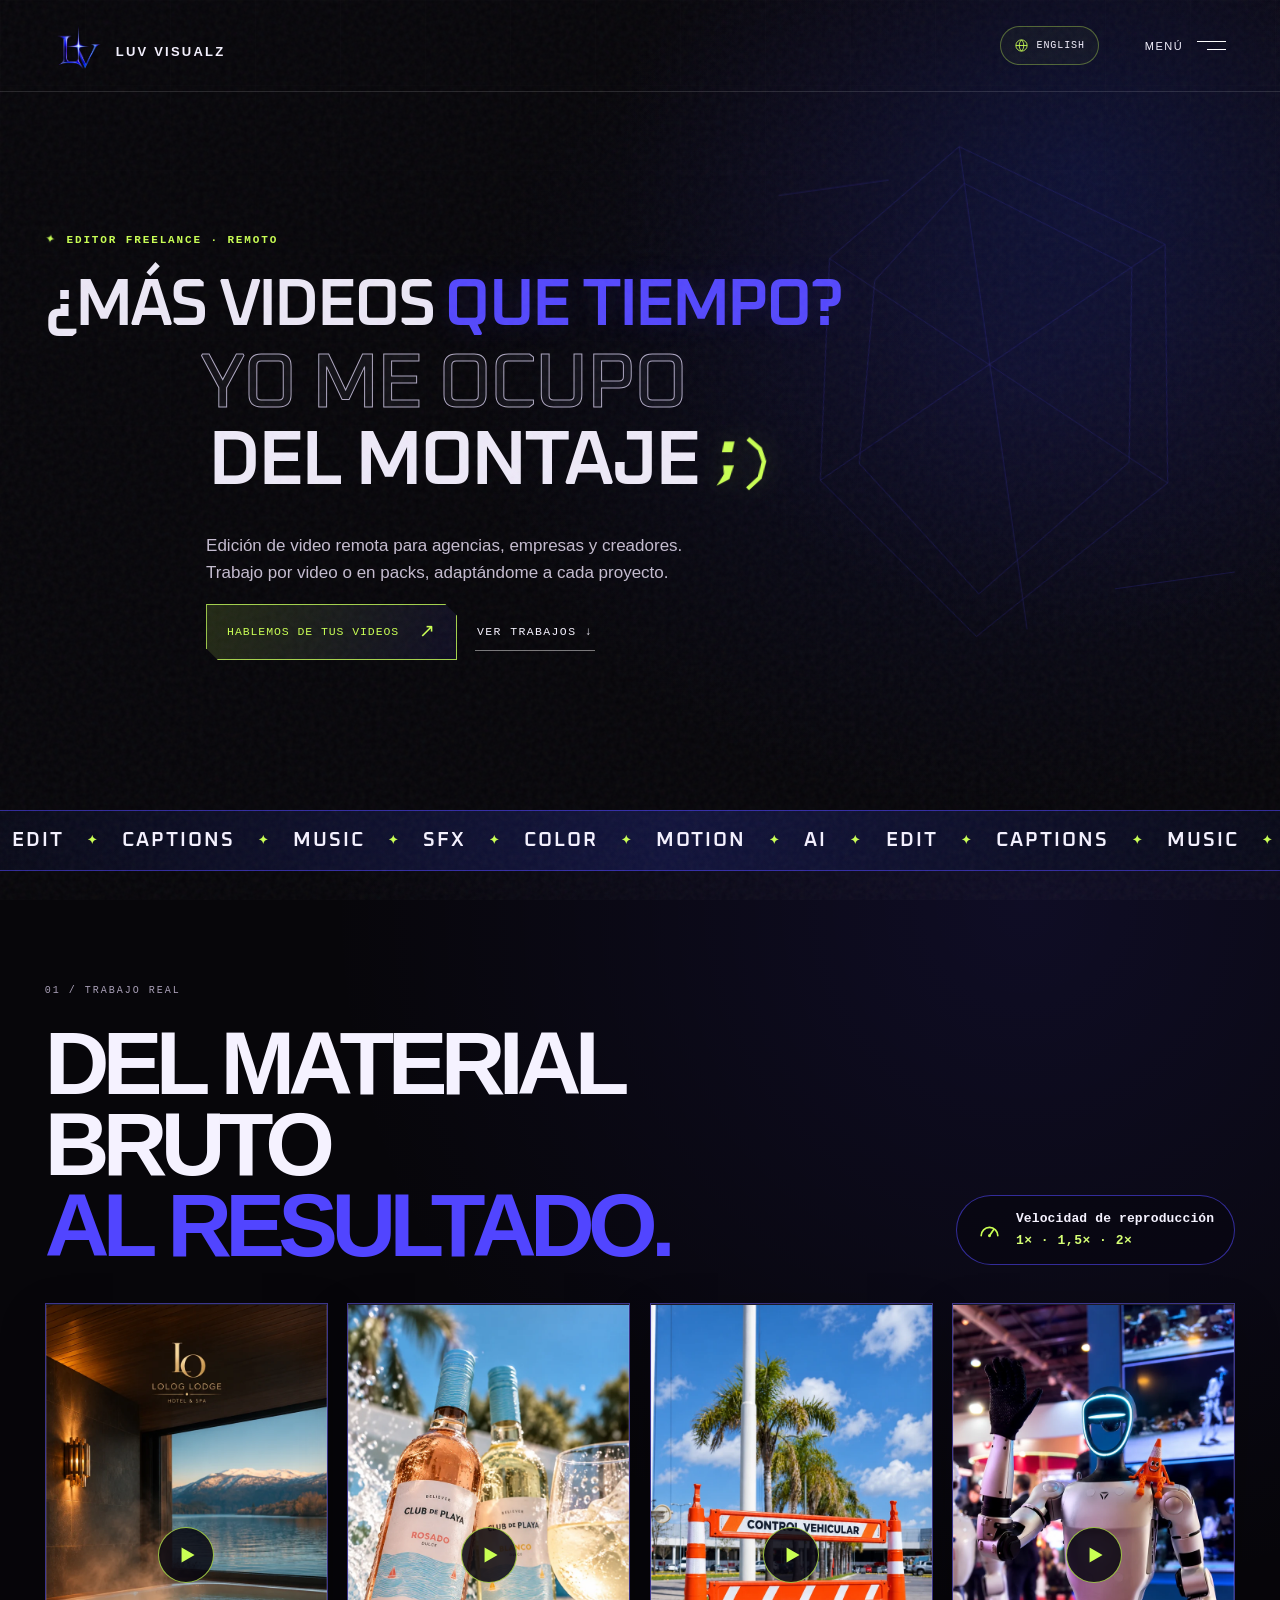
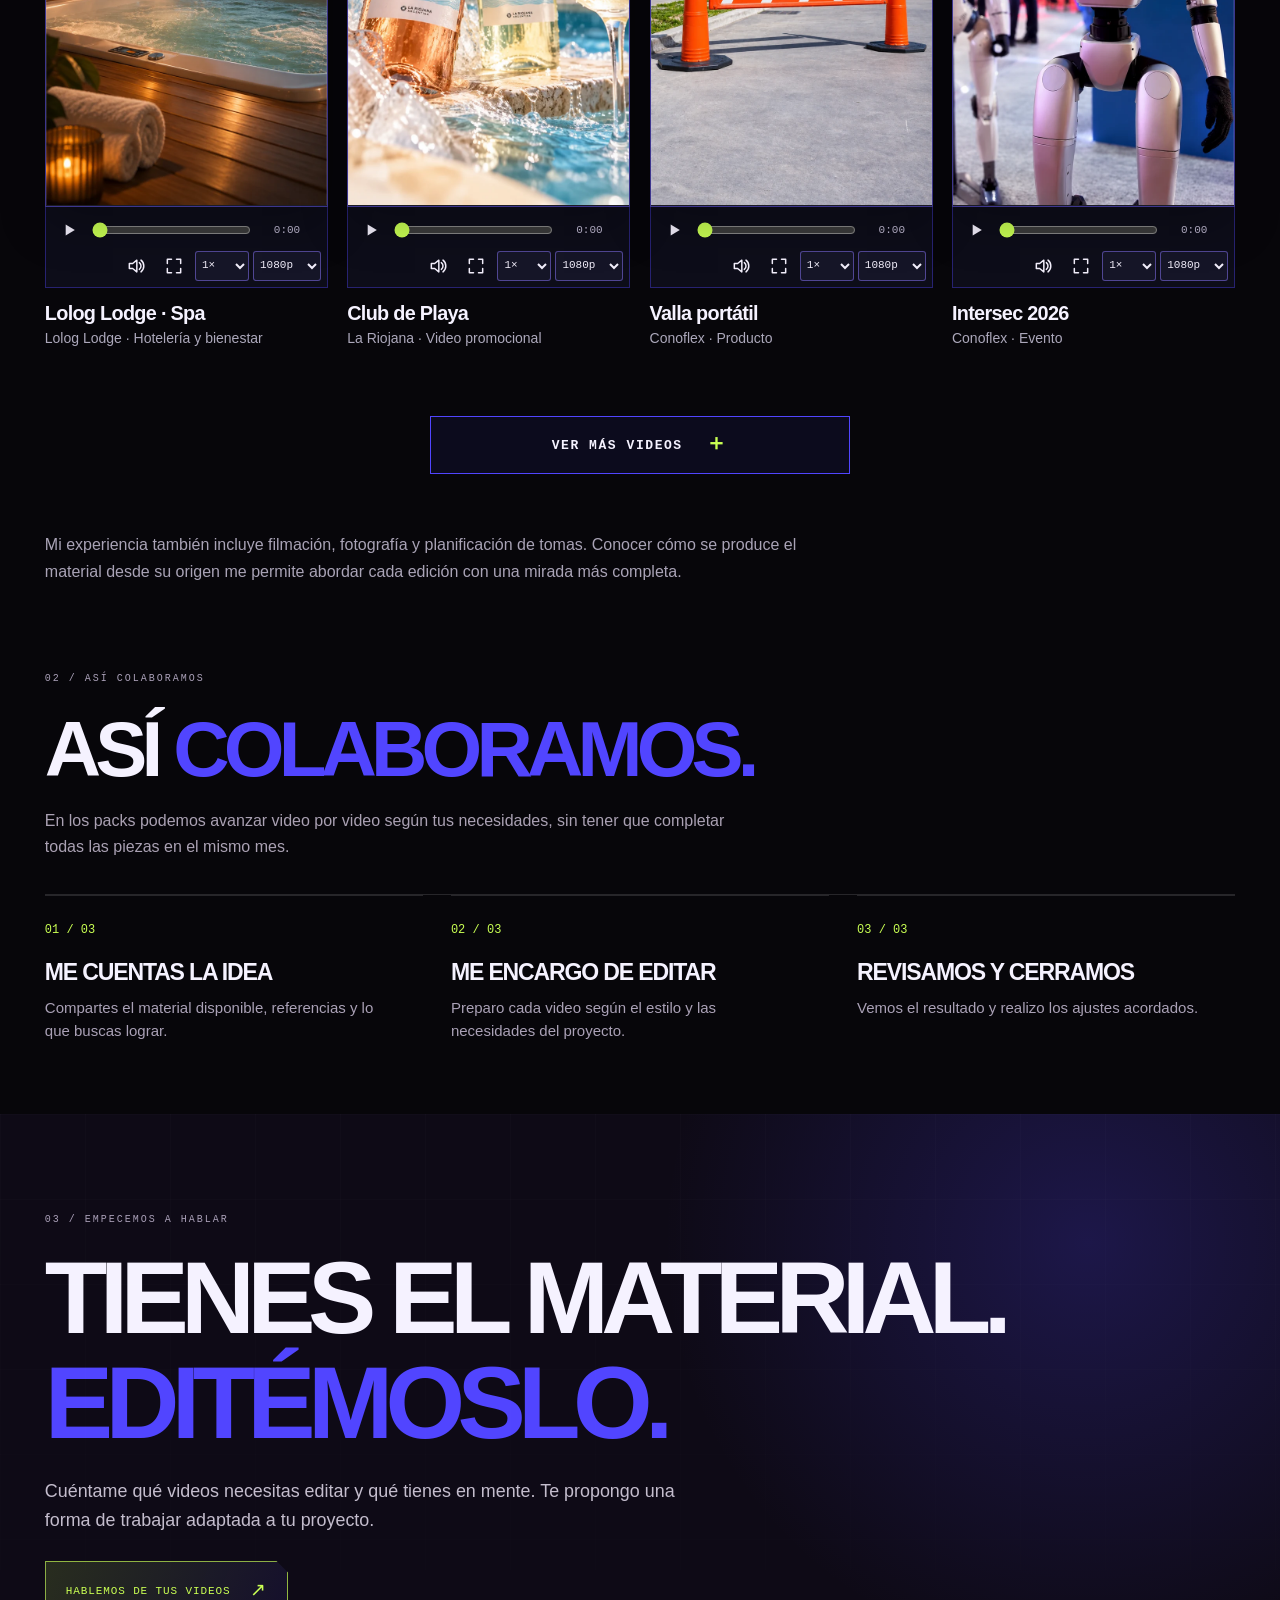
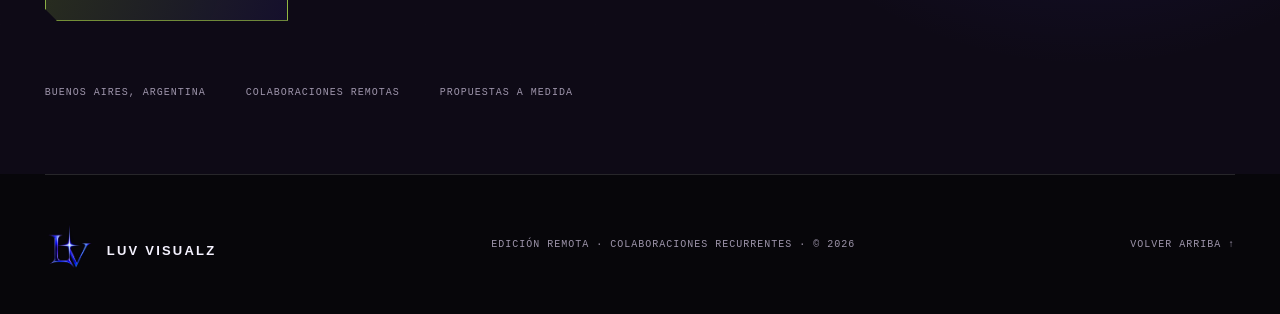
==== index.html @ 02042e1b "Add localized social previews and sharing metadata" ====
<!DOCTYPE html>
<html lang="es"><head><meta charset="utf-8"><meta name="viewport" content="width=device-width, initial-scale=1"><meta name="theme-color" content="#07060a"><meta name="color-scheme" content="dark"><meta name="description" content="Edición de video freelance y remota para agencias, empresas y creadores. Proyectos individuales o packs flexibles de videos, adaptados a cada cliente."><meta property="og:type" content="website"><meta property="og:site_name" content="Luv Visualz Edición"><meta property="og:title" content="Luv Visualz | Edición de video remota"><meta property="og:description" content="Edición de video para marcas, agencias y creadores. Proyectos individuales y packs flexibles."><meta property="og:url" content="https://luvvisualz.github.io/luvvisualz.edit/"><meta property="og:image" content="https://luvvisualz.github.io/luvvisualz.edit/assets/social/luvvisualz-edicion-og-es-20261118.jpg"><meta property="og:image:secure_url" content="https://luvvisualz.github.io/luvvisualz.edit/assets/social/luvvisualz-edicion-og-es-20261118.jpg"><meta property="og:image:type" content="image/jpeg"><meta property="og:image:width" content="1200"><meta property="og:image:height" content="630"><meta property="og:image:alt" content="Luv Visualz Edición de video remota: portadas de proyectos sobre fondo oscuro ultravioleta."><meta property="og:locale" content="es_ES"><meta name="twitter:card" content="summary_large_image"><meta name="twitter:title" content="Luv Visualz | Edición de video remota"><meta name="twitter:description" content="Edición de video para marcas, agencias y creadores. Proyectos individuales y packs flexibles."><meta name="twitter:image" content="https://luvvisualz.github.io/luvvisualz.edit/assets/social/luvvisualz-edicion-og-es-20261118.jpg"><link rel="canonical" href="https://luvvisualz.github.io/luvvisualz.edit/"><meta name="robots" content="index,follow"><title>Edición de video freelance remota | Luv Visualz</title><link rel="stylesheet" href="./assets/style-v7.css"><link rel="stylesheet" href="./assets/logo-overrides.css"><link rel="stylesheet" href="./assets/player-controls.css"><style id="lvz-critical-hero">.hero-wink{display:inline-block;width:.83em;height:.8em;max-width:1em;max-height:1em;vertical-align:middle}.ticker-track{display:flex;flex-flow:row nowrap;white-space:nowrap}.ticker-track>.ticker-group{display:flex;flex:0 0 auto;white-space:nowrap;align-items:center}</style><script defer src="./assets/app.js"></script><link rel="preconnect" href="https://luvvisualz.github.io"><link rel="icon" href="./assets/monograma-lv-neon.png" type="image/png"><script type="application/ld+json">{"@context":"https://schema.org","@type":"ProfessionalService","name":"Luv Visualz","description":"Remote video editing and post-production","areaServed":"Worldwide","address":{"@type":"PostalAddress","addressLocality":"Buenos Aires","addressCountry":"AR"}}</script></head>
<body><a href="#contenido" class="skip">Saltar al contenido</a><div class="noise" aria-hidden="true"></div>
<header class="site-header"><a href="#inicio" class="brand" aria-label="Luv Visualz — Inicio"><span class="brand-mark"><img src="./assets/monograma-lv-neon.png" alt="" onerror="this.style.display='none';this.nextElementSibling.style.display='inline-grid'"><span class="brand-letter" aria-hidden="true" style="display:none">LVZ</span></span><span class="brand-name">LUV VISUALZ</span></a><div class="header-side"><a href="en/index.html" hreflang="en" class="lang" aria-label="View in English"><svg viewBox="0 0 24 24" aria-hidden="true"><circle cx="12" cy="12" r="9"/><path d="M3 12h18M12 3c2.5 2.5 3.6 5.5 3.6 9S14.5 18.5 12 21c-2.5-2.5-3.6-5.5-3.6-9S9.5 5.5 12 3Z"/></svg>English</a><button type="button" data-menu-button aria-label="Abrir menú" aria-expanded="false" aria-controls="mobile-menu" class="menu-toggle"><span class="label">Menú</span><span class="hamburger" aria-hidden="true"><i></i><i></i></span></button></div></header>
<div class="menu-scrim" data-menu-scrim></div><aside class="menu-panel" id="mobile-menu" data-menu aria-hidden="true"><div class="menu-top">Navegación / 2026</div><nav class="menu-nav" aria-label="Menú"><a href="#trabajos"><small>01</small>Trabajos<b aria-hidden="true">↗</b></a><a href="#proceso"><small>02</small>Proceso<b aria-hidden="true">↗</b></a><a href="#contacto"><small>03</small>Contacto<b aria-hidden="true">↗</b></a></nav><div class="menu-foot"><span>Edición de video · Remota</span><a href="https://wa.me/5491138848176?text=Hola%2C%20vi%20la%20web%20de%20Luv%20Visualz%20y%20quer%C3%ADa%20consultar%20por%20edici%C3%B3n%20de%20videos." target="_blank" rel="noopener noreferrer">WhatsApp ↗</a></div></aside>
<main id="contenido">
<section class="hero hero-v3" id="inicio"><div class="hero-grid" aria-hidden="true"></div><div class="hero-glow" aria-hidden="true"></div><div class="hero-geometry" aria-hidden="true"><svg viewBox="0 0 460 560" fill="none"><path d="M220 15L425 150L392 405L165 540L22 350L65 115Z"/><path d="M220 55L386 170L354 377L174 495L66 338L110 145Z"/><path d="M220 15V540M22 350L425 150M65 115L392 405"/><path d="M20 40H140M320 510H450"/></svg></div><div class="wrap"><p class="hero-kicker"><span class="hero-kicker-mark" aria-hidden="true">✦</span><span class="hero-kicker-service">EDITOR FREELANCE · REMOTO</span></p><h1 class="hero-heading"><span class="hero-question-row"><span class="hero-line hero-line--lead">¿MÁS VIDEOS</span><span class="hero-line hero-line--question">QUE TIEMPO?</span></span><span class="hero-line hero-line--bridge">YO ME OCUPO</span><span class="hero-line hero-line--answer">DEL MONTAJE<svg class="hero-wink" viewBox="0 0 130 126" width="68" height="66" aria-hidden="true" focusable="false" xmlns="http://www.w3.org/2000/svg"><path d="M25 17H46L43 39H22Z" fill="currentColor"/><path d="M27 66H49L42 94L17 108L30 84Z" fill="currentColor"/><path d="M73 11L99 32L110 58L104 91L81 114" fill="none" stroke="currentColor" stroke-width="9" stroke-linejoin="miter"/></svg><span class="sr-only"> ;)</span></span></h1><div class="hero-bottom"><div class="hero-offer"><p>Edición de video remota para agencias, empresas y creadores.<br class="hero-copy-break"> Trabajo por video o en packs, adaptándome a cada proyecto.</p><div class="hero-actions"><a class="button" href="https://wa.me/5491138848176?text=Hola%2C%20vi%20la%20web%20de%20Luv%20Visualz%20y%20quer%C3%ADa%20consultar%20por%20edici%C3%B3n%20de%20videos." target="_blank" rel="noopener noreferrer">Hablemos de tus videos<b aria-hidden="true">↗</b></a><a class="text-link" href="#trabajos">Ver trabajos ↓</a></div></div></div></div></section>
<div class="ticker-frame" aria-hidden="true"><div class="ticker"><div class="ticker-track"><div class="ticker-group"><span>EDIT</span><i aria-hidden="true">✦</i><span>CAPTIONS</span><i aria-hidden="true">✦</i><span>MUSIC</span><i aria-hidden="true">✦</i><span>SFX</span><i aria-hidden="true">✦</i><span>COLOR</span><i aria-hidden="true">✦</i><span>MOTION</span><i aria-hidden="true">✦</i><span>AI</span><i aria-hidden="true">✦</i></div><div class="ticker-group"><span>EDIT</span><i aria-hidden="true">✦</i><span>CAPTIONS</span><i aria-hidden="true">✦</i><span>MUSIC</span><i aria-hidden="true">✦</i><span>SFX</span><i aria-hidden="true">✦</i><span>COLOR</span><i aria-hidden="true">✦</i><span>MOTION</span><i aria-hidden="true">✦</i><span>AI</span><i aria-hidden="true">✦</i></div><div class="ticker-group"><span>EDIT</span><i aria-hidden="true">✦</i><span>CAPTIONS</span><i aria-hidden="true">✦</i><span>MUSIC</span><i aria-hidden="true">✦</i><span>SFX</span><i aria-hidden="true">✦</i><span>COLOR</span><i aria-hidden="true">✦</i><span>MOTION</span><i aria-hidden="true">✦</i><span>AI</span><i aria-hidden="true">✦</i></div><div class="ticker-group"><span>EDIT</span><i aria-hidden="true">✦</i><span>CAPTIONS</span><i aria-hidden="true">✦</i><span>MUSIC</span><i aria-hidden="true">✦</i><span>SFX</span><i aria-hidden="true">✦</i><span>COLOR</span><i aria-hidden="true">✦</i><span>MOTION</span><i aria-hidden="true">✦</i><span>AI</span><i aria-hidden="true">✦</i></div><div class="ticker-group"><span>EDIT</span><i aria-hidden="true">✦</i><span>CAPTIONS</span><i aria-hidden="true">✦</i><span>MUSIC</span><i aria-hidden="true">✦</i><span>SFX</span><i aria-hidden="true">✦</i><span>COLOR</span><i aria-hidden="true">✦</i><span>MOTION</span><i aria-hidden="true">✦</i><span>AI</span><i aria-hidden="true">✦</i></div><div class="ticker-group"><span>EDIT</span><i aria-hidden="true">✦</i><span>CAPTIONS</span><i aria-hidden="true">✦</i><span>MUSIC</span><i aria-hidden="true">✦</i><span>SFX</span><i aria-hidden="true">✦</i><span>COLOR</span><i aria-hidden="true">✦</i><span>MOTION</span><i aria-hidden="true">✦</i><span>AI</span><i aria-hidden="true">✦</i></div><div class="ticker-group"><span>EDIT</span><i aria-hidden="true">✦</i><span>CAPTIONS</span><i aria-hidden="true">✦</i><span>MUSIC</span><i aria-hidden="true">✦</i><span>SFX</span><i aria-hidden="true">✦</i><span>COLOR</span><i aria-hidden="true">✦</i><span>MOTION</span><i aria-hidden="true">✦</i><span>AI</span><i aria-hidden="true">✦</i></div><div class="ticker-group"><span>EDIT</span><i aria-hidden="true">✦</i><span>CAPTIONS</span><i aria-hidden="true">✦</i><span>MUSIC</span><i aria-hidden="true">✦</i><span>SFX</span><i aria-hidden="true">✦</i><span>COLOR</span><i aria-hidden="true">✦</i><span>MOTION</span><i aria-hidden="true">✦</i><span>AI</span><i aria-hidden="true">✦</i></div><div class="ticker-group"><span>EDIT</span><i aria-hidden="true">✦</i><span>CAPTIONS</span><i aria-hidden="true">✦</i><span>MUSIC</span><i aria-hidden="true">✦</i><span>SFX</span><i aria-hidden="true">✦</i><span>COLOR</span><i aria-hidden="true">✦</i><span>MOTION</span><i aria-hidden="true">✦</i><span>AI</span><i aria-hidden="true">✦</i></div><div class="ticker-group"><span>EDIT</span><i aria-hidden="true">✦</i><span>CAPTIONS</span><i aria-hidden="true">✦</i><span>MUSIC</span><i aria-hidden="true">✦</i><span>SFX</span><i aria-hidden="true">✦</i><span>COLOR</span><i aria-hidden="true">✦</i><span>MOTION</span><i aria-hidden="true">✦</i><span>AI</span><i aria-hidden="true">✦</i></div><div class="ticker-group"><span>EDIT</span><i aria-hidden="true">✦</i><span>CAPTIONS</span><i aria-hidden="true">✦</i><span>MUSIC</span><i aria-hidden="true">✦</i><span>SFX</span><i aria-hidden="true">✦</i><span>COLOR</span><i aria-hidden="true">✦</i><span>MOTION</span><i aria-hidden="true">✦</i><span>AI</span><i aria-hidden="true">✦</i></div><div class="ticker-group"><span>EDIT</span><i aria-hidden="true">✦</i><span>CAPTIONS</span><i aria-hidden="true">✦</i><span>MUSIC</span><i aria-hidden="true">✦</i><span>SFX</span><i aria-hidden="true">✦</i><span>COLOR</span><i aria-hidden="true">✦</i><span>MOTION</span><i aria-hidden="true">✦</i><span>AI</span><i aria-hidden="true">✦</i></div><div class="ticker-group"><span>EDIT</span><i aria-hidden="true">✦</i><span>CAPTIONS</span><i aria-hidden="true">✦</i><span>MUSIC</span><i aria-hidden="true">✦</i><span>SFX</span><i aria-hidden="true">✦</i><span>COLOR</span><i aria-hidden="true">✦</i><span>MOTION</span><i aria-hidden="true">✦</i><span>AI</span><i aria-hidden="true">✦</i></div><div class="ticker-group"><span>EDIT</span><i aria-hidden="true">✦</i><span>CAPTIONS</span><i aria-hidden="true">✦</i><span>MUSIC</span><i aria-hidden="true">✦</i><span>SFX</span><i aria-hidden="true">✦</i><span>COLOR</span><i aria-hidden="true">✦</i><span>MOTION</span><i aria-hidden="true">✦</i><span>AI</span><i aria-hidden="true">✦</i></div><div class="ticker-group"><span>EDIT</span><i aria-hidden="true">✦</i><span>CAPTIONS</span><i aria-hidden="true">✦</i><span>MUSIC</span><i aria-hidden="true">✦</i><span>SFX</span><i aria-hidden="true">✦</i><span>COLOR</span><i aria-hidden="true">✦</i><span>MOTION</span><i aria-hidden="true">✦</i><span>AI</span><i aria-hidden="true">✦</i></div><div class="ticker-group"><span>EDIT</span><i aria-hidden="true">✦</i><span>CAPTIONS</span><i aria-hidden="true">✦</i><span>MUSIC</span><i aria-hidden="true">✦</i><span>SFX</span><i aria-hidden="true">✦</i><span>COLOR</span><i aria-hidden="true">✦</i><span>MOTION</span><i aria-hidden="true">✦</i><span>AI</span><i aria-hidden="true">✦</i></div><div class="ticker-group"><span>EDIT</span><i aria-hidden="true">✦</i><span>CAPTIONS</span><i aria-hidden="true">✦</i><span>MUSIC</span><i aria-hidden="true">✦</i><span>SFX</span><i aria-hidden="true">✦</i><span>COLOR</span><i aria-hidden="true">✦</i><span>MOTION</span><i aria-hidden="true">✦</i><span>AI</span><i aria-hidden="true">✦</i></div><div class="ticker-group"><span>EDIT</span><i aria-hidden="true">✦</i><span>CAPTIONS</span><i aria-hidden="true">✦</i><span>MUSIC</span><i aria-hidden="true">✦</i><span>SFX</span><i aria-hidden="true">✦</i><span>COLOR</span><i aria-hidden="true">✦</i><span>MOTION</span><i aria-hidden="true">✦</i><span>AI</span><i aria-hidden="true">✦</i></div><div class="ticker-group"><span>EDIT</span><i aria-hidden="true">✦</i><span>CAPTIONS</span><i aria-hidden="true">✦</i><span>MUSIC</span><i aria-hidden="true">✦</i><span>SFX</span><i aria-hidden="true">✦</i><span>COLOR</span><i aria-hidden="true">✦</i><span>MOTION</span><i aria-hidden="true">✦</i><span>AI</span><i aria-hidden="true">✦</i></div><div class="ticker-group"><span>EDIT</span><i aria-hidden="true">✦</i><span>CAPTIONS</span><i aria-hidden="true">✦</i><span>MUSIC</span><i aria-hidden="true">✦</i><span>SFX</span><i aria-hidden="true">✦</i><span>COLOR</span><i aria-hidden="true">✦</i><span>MOTION</span><i aria-hidden="true">✦</i><span>AI</span><i aria-hidden="true">✦</i></div></div></div></div>
<section class="section work" id="trabajos"><div class="wrap"><div class="section-heading reveal"><div><p class="kicker">01 / Trabajo real</p><h2>DEL MATERIAL BRUTO<br><span>AL RESULTADO.</span></h2></div><div class="work-speed-indicator"><svg viewBox="0 0 24 24" aria-hidden="true" focusable="false"><path d="M4 17a8 8 0 0 1 16 0M12 17l4-6" fill="none" stroke="currentColor" stroke-width="1.6" stroke-linecap="round" stroke-linejoin="round"/><circle cx="12" cy="17" r="1.4" fill="currentColor"/></svg><div><span>Velocidad de reproducción</span><small>1× · 1,5× · 2×</small></div></div></div><div class="work-grid"><article class="work-card reveal"><div class="video-player has-quality" data-player><div class="work-frame"><video playsinline preload="none" poster="./assets/media/covers/lolog-spa-definitiva-20261113.webp" src="./assets/media/lolog-lodge/spa.mp4" aria-label="Reproducir video: Lolog Lodge · Spa"></video><button type="button" data-cover-play aria-label="Reproducir video: Lolog Lodge · Spa" title="Reproducir video: Lolog Lodge · Spa"><svg viewBox="0 0 24 24" aria-hidden="true" focusable="false"><path d="M7 5 19 12 7 19Z" fill="currentColor"/></svg></button></div><div class="video-controls"><button type="button" data-play aria-label="Reproducir video: Lolog Lodge · Spa" aria-pressed="false"><svg viewBox="0 0 24 24" aria-hidden="true" focusable="false" data-play-icon="play"><path d="M8 5.5 19 12 8 18.5Z" fill="currentColor"/></svg><svg viewBox="0 0 24 24" aria-hidden="true" focusable="false" data-play-icon="pause"><path d="M7 5h3v14H7zm7 0h3v14h-3z" fill="currentColor"/></svg></button><input type="range" data-seek min="0" max="1000" value="0" aria-label="Progreso del video"><output data-time>0:00</output><span class="volume-control"><button type="button" data-mute data-volume-state="high" aria-label="Silenciar video"><svg viewBox="0 0 24 24" aria-hidden="true" focusable="false" data-sound-icon="high"><path d="M4 9v6h4l5 4V5L8 9H4Z" fill="none" stroke="currentColor" stroke-width="1.8" stroke-linejoin="round"/><path d="M16 8a5 5 0 0 1 0 8m2-11a9 9 0 0 1 0 14" fill="none" stroke="currentColor" stroke-width="1.8" stroke-linecap="round"/></svg><svg viewBox="0 0 24 24" aria-hidden="true" focusable="false" data-sound-icon="low"><path d="M4 9v6h4l5 4V5L8 9H4Z" fill="none" stroke="currentColor" stroke-width="1.8" stroke-linejoin="round"/><path d="M16 8a5 5 0 0 1 0 8" fill="none" stroke="currentColor" stroke-width="1.8" stroke-linecap="round"/></svg><svg viewBox="0 0 24 24" aria-hidden="true" focusable="false" data-sound-icon="muted"><path d="M4 9v6h4l5 4V5L8 9H4Z" fill="none" stroke="currentColor" stroke-width="1.8" stroke-linejoin="round"/><path d="m16 9 5 6m0-6-5 6" fill="none" stroke="currentColor" stroke-width="1.8" stroke-linecap="round"/></svg></button><input type="range" data-volume min="0" max="100" value="100" aria-label="Volumen"></span><button type="button" data-fullscreen aria-label="Pantalla completa"><svg viewBox="0 0 24 24" aria-hidden="true" focusable="false"><path d="M4 9V4h5m6 0h5v5M4 15v5h5m6 0h5v-5" fill="none" stroke="currentColor" stroke-width="1.8" stroke-linecap="round" stroke-linejoin="round"/></svg></button><select data-speed aria-label="Velocidad de reproducción"><option value="1" selected>1×</option><option value="1.5">1,5×</option><option value="2">2×</option></select><select data-quality aria-label="Calidad del video"><option value="720" data-src="./assets/media/lolog-lodge/spa-720.mp4">720p</option><option value="1080" data-src="./assets/media/lolog-lodge/spa.mp4" selected>1080p</option></select></div></div><h3>Lolog Lodge · Spa</h3><p>Lolog Lodge · Hotelería y bienestar</p></article><article class="work-card reveal"><div class="video-player has-quality" data-player><div class="work-frame"><video playsinline preload="none" poster="./assets/media/covers/club-de-playa-la-riojana-definitiva.webp" src="./assets/media/la-riojana/club-de-playa-la-riojana.mp4" aria-label="Reproducir video: Club de Playa"></video><button type="button" data-cover-play aria-label="Reproducir video: Club de Playa" title="Reproducir video: Club de Playa"><svg viewBox="0 0 24 24" aria-hidden="true" focusable="false"><path d="M7 5 19 12 7 19Z" fill="currentColor"/></svg></button></div><div class="video-controls"><button type="button" data-play aria-label="Reproducir video: Club de Playa" aria-pressed="false"><svg viewBox="0 0 24 24" aria-hidden="true" focusable="false" data-play-icon="play"><path d="M8 5.5 19 12 8 18.5Z" fill="currentColor"/></svg><svg viewBox="0 0 24 24" aria-hidden="true" focusable="false" data-play-icon="pause"><path d="M7 5h3v14H7zm7 0h3v14h-3z" fill="currentColor"/></svg></button><input type="range" data-seek min="0" max="1000" value="0" aria-label="Progreso del video"><output data-time>0:00</output><span class="volume-control"><button type="button" data-mute data-volume-state="high" aria-label="Silenciar video"><svg viewBox="0 0 24 24" aria-hidden="true" focusable="false" data-sound-icon="high"><path d="M4 9v6h4l5 4V5L8 9H4Z" fill="none" stroke="currentColor" stroke-width="1.8" stroke-linejoin="round"/><path d="M16 8a5 5 0 0 1 0 8m2-11a9 9 0 0 1 0 14" fill="none" stroke="currentColor" stroke-width="1.8" stroke-linecap="round"/></svg><svg viewBox="0 0 24 24" aria-hidden="true" focusable="false" data-sound-icon="low"><path d="M4 9v6h4l5 4V5L8 9H4Z" fill="none" stroke="currentColor" stroke-width="1.8" stroke-linejoin="round"/><path d="M16 8a5 5 0 0 1 0 8" fill="none" stroke="currentColor" stroke-width="1.8" stroke-linecap="round"/></svg><svg viewBox="0 0 24 24" aria-hidden="true" focusable="false" data-sound-icon="muted"><path d="M4 9v6h4l5 4V5L8 9H4Z" fill="none" stroke="currentColor" stroke-width="1.8" stroke-linejoin="round"/><path d="m16 9 5 6m0-6-5 6" fill="none" stroke="currentColor" stroke-width="1.8" stroke-linecap="round"/></svg></button><input type="range" data-volume min="0" max="100" value="100" aria-label="Volumen"></span><button type="button" data-fullscreen aria-label="Pantalla completa"><svg viewBox="0 0 24 24" aria-hidden="true" focusable="false"><path d="M4 9V4h5m6 0h5v5M4 15v5h5m6 0h5v-5" fill="none" stroke="currentColor" stroke-width="1.8" stroke-linecap="round" stroke-linejoin="round"/></svg></button><select data-speed aria-label="Velocidad de reproducción"><option value="1" selected>1×</option><option value="1.5">1,5×</option><option value="2">2×</option></select><select data-quality aria-label="Calidad del video"><option value="720" data-src="./assets/media/la-riojana/club-de-playa-la-riojana-720.mp4">720p</option><option value="1080" data-src="./assets/media/la-riojana/club-de-playa-la-riojana.mp4" selected>1080p</option></select></div></div><h3>Club de Playa</h3><p>La Riojana · Video promocional</p></article><article class="work-card reveal"><div class="video-player has-quality" data-player><div class="work-frame"><video playsinline preload="none" poster="./assets/media/covers/valla-portatil-final.webp" src="./assets/media/valla-portatil/valla-1080.mp4" aria-label="Reproducir video: Valla portátil"></video><button type="button" data-cover-play aria-label="Reproducir video: Valla portátil" title="Reproducir video: Valla portátil"><svg viewBox="0 0 24 24" aria-hidden="true" focusable="false"><path d="M7 5 19 12 7 19Z" fill="currentColor"/></svg></button></div><div class="video-controls"><button type="button" data-play aria-label="Reproducir video: Valla portátil" aria-pressed="false"><svg viewBox="0 0 24 24" aria-hidden="true" focusable="false" data-play-icon="play"><path d="M8 5.5 19 12 8 18.5Z" fill="currentColor"/></svg><svg viewBox="0 0 24 24" aria-hidden="true" focusable="false" data-play-icon="pause"><path d="M7 5h3v14H7zm7 0h3v14h-3z" fill="currentColor"/></svg></button><input type="range" data-seek min="0" max="1000" value="0" aria-label="Progreso del video"><output data-time>0:00</output><span class="volume-control"><button type="button" data-mute data-volume-state="high" aria-label="Silenciar video"><svg viewBox="0 0 24 24" aria-hidden="true" focusable="false" data-sound-icon="high"><path d="M4 9v6h4l5 4V5L8 9H4Z" fill="none" stroke="currentColor" stroke-width="1.8" stroke-linejoin="round"/><path d="M16 8a5 5 0 0 1 0 8m2-11a9 9 0 0 1 0 14" fill="none" stroke="currentColor" stroke-width="1.8" stroke-linecap="round"/></svg><svg viewBox="0 0 24 24" aria-hidden="true" focusable="false" data-sound-icon="low"><path d="M4 9v6h4l5 4V5L8 9H4Z" fill="none" stroke="currentColor" stroke-width="1.8" stroke-linejoin="round"/><path d="M16 8a5 5 0 0 1 0 8" fill="none" stroke="currentColor" stroke-width="1.8" stroke-linecap="round"/></svg><svg viewBox="0 0 24 24" aria-hidden="true" focusable="false" data-sound-icon="muted"><path d="M4 9v6h4l5 4V5L8 9H4Z" fill="none" stroke="currentColor" stroke-width="1.8" stroke-linejoin="round"/><path d="m16 9 5 6m0-6-5 6" fill="none" stroke="currentColor" stroke-width="1.8" stroke-linecap="round"/></svg></button><input type="range" data-volume min="0" max="100" value="100" aria-label="Volumen"></span><button type="button" data-fullscreen aria-label="Pantalla completa"><svg viewBox="0 0 24 24" aria-hidden="true" focusable="false"><path d="M4 9V4h5m6 0h5v5M4 15v5h5m6 0h5v-5" fill="none" stroke="currentColor" stroke-width="1.8" stroke-linecap="round" stroke-linejoin="round"/></svg></button><select data-speed aria-label="Velocidad de reproducción"><option value="1" selected>1×</option><option value="1.5">1,5×</option><option value="2">2×</option></select><select data-quality aria-label="Calidad del video"><option value="720" data-src="./assets/media/valla-portatil/valla-720.mp4">720p</option><option value="1080" data-src="./assets/media/valla-portatil/valla-1080.mp4" selected>1080p</option></select></div></div><h3>Valla portátil</h3><p>Conoflex · Producto</p></article><article class="work-card reveal"><div class="video-player has-quality" data-player><div class="work-frame"><video playsinline preload="none" poster="./assets/media/covers/intersec-final.webp" src="./assets/media/intersec/intersec-1080.mp4" aria-label="Reproducir video: Intersec 2026"></video><button type="button" data-cover-play aria-label="Reproducir video: Intersec 2026" title="Reproducir video: Intersec 2026"><svg viewBox="0 0 24 24" aria-hidden="true" focusable="false"><path d="M7 5 19 12 7 19Z" fill="currentColor"/></svg></button></div><div class="video-controls"><button type="button" data-play aria-label="Reproducir video: Intersec 2026" aria-pressed="false"><svg viewBox="0 0 24 24" aria-hidden="true" focusable="false" data-play-icon="play"><path d="M8 5.5 19 12 8 18.5Z" fill="currentColor"/></svg><svg viewBox="0 0 24 24" aria-hidden="true" focusable="false" data-play-icon="pause"><path d="M7 5h3v14H7zm7 0h3v14h-3z" fill="currentColor"/></svg></button><input type="range" data-seek min="0" max="1000" value="0" aria-label="Progreso del video"><output data-time>0:00</output><span class="volume-control"><button type="button" data-mute data-volume-state="high" aria-label="Silenciar video"><svg viewBox="0 0 24 24" aria-hidden="true" focusable="false" data-sound-icon="high"><path d="M4 9v6h4l5 4V5L8 9H4Z" fill="none" stroke="currentColor" stroke-width="1.8" stroke-linejoin="round"/><path d="M16 8a5 5 0 0 1 0 8m2-11a9 9 0 0 1 0 14" fill="none" stroke="currentColor" stroke-width="1.8" stroke-linecap="round"/></svg><svg viewBox="0 0 24 24" aria-hidden="true" focusable="false" data-sound-icon="low"><path d="M4 9v6h4l5 4V5L8 9H4Z" fill="none" stroke="currentColor" stroke-width="1.8" stroke-linejoin="round"/><path d="M16 8a5 5 0 0 1 0 8" fill="none" stroke="currentColor" stroke-width="1.8" stroke-linecap="round"/></svg><svg viewBox="0 0 24 24" aria-hidden="true" focusable="false" data-sound-icon="muted"><path d="M4 9v6h4l5 4V5L8 9H4Z" fill="none" stroke="currentColor" stroke-width="1.8" stroke-linejoin="round"/><path d="m16 9 5 6m0-6-5 6" fill="none" stroke="currentColor" stroke-width="1.8" stroke-linecap="round"/></svg></button><input type="range" data-volume min="0" max="100" value="100" aria-label="Volumen"></span><button type="button" data-fullscreen aria-label="Pantalla completa"><svg viewBox="0 0 24 24" aria-hidden="true" focusable="false"><path d="M4 9V4h5m6 0h5v5M4 15v5h5m6 0h5v-5" fill="none" stroke="currentColor" stroke-width="1.8" stroke-linecap="round" stroke-linejoin="round"/></svg></button><select data-speed aria-label="Velocidad de reproducción"><option value="1" selected>1×</option><option value="1.5">1,5×</option><option value="2">2×</option></select><select data-quality aria-label="Calidad del video"><option value="720" data-src="./assets/media/intersec/intersec-720.mp4">720p</option><option value="1080" data-src="./assets/media/intersec/intersec-1080.mp4" selected>1080p</option></select></div></div><h3>Intersec 2026</h3><p>Conoflex · Evento</p></article></div></div></section>
<section class="more-work wrap" aria-label="Más trabajos"><details><summary>VER MÁS VIDEOS <span aria-hidden="true">＋</span></summary><div class="more-work-panel"><article class="work-card"><div class="video-player has-quality" data-player><div class="work-frame"><video playsinline preload="none" poster="./assets/media/covers/lolog-hotel-definitiva-20261113.webp" src="./assets/media/lolog-lodge/hotel-boutique.mp4" aria-label="Reproducir video: Lolog Lodge · Hotel boutique"></video><button type="button" data-cover-play aria-label="Reproducir video: Lolog Lodge · Hotel boutique" title="Reproducir video: Lolog Lodge · Hotel boutique"><svg viewBox="0 0 24 24" aria-hidden="true" focusable="false"><path d="M7 5 19 12 7 19Z" fill="currentColor"/></svg></button></div><div class="video-controls"><button type="button" data-play aria-label="Reproducir video: Lolog Lodge · Hotel boutique" aria-pressed="false"><svg viewBox="0 0 24 24" aria-hidden="true" focusable="false" data-play-icon="play"><path d="M8 5.5 19 12 8 18.5Z" fill="currentColor"/></svg><svg viewBox="0 0 24 24" aria-hidden="true" focusable="false" data-play-icon="pause"><path d="M7 5h3v14H7zm7 0h3v14h-3z" fill="currentColor"/></svg></button><input type="range" data-seek min="0" max="1000" value="0" aria-label="Progreso del video"><output data-time>0:00</output><span class="volume-control"><button type="button" data-mute data-volume-state="high" aria-label="Silenciar video"><svg viewBox="0 0 24 24" aria-hidden="true" focusable="false" data-sound-icon="high"><path d="M4 9v6h4l5 4V5L8 9H4Z" fill="none" stroke="currentColor" stroke-width="1.8" stroke-linejoin="round"/><path d="M16 8a5 5 0 0 1 0 8m2-11a9 9 0 0 1 0 14" fill="none" stroke="currentColor" stroke-width="1.8" stroke-linecap="round"/></svg><svg viewBox="0 0 24 24" aria-hidden="true" focusable="false" data-sound-icon="low"><path d="M4 9v6h4l5 4V5L8 9H4Z" fill="none" stroke="currentColor" stroke-width="1.8" stroke-linejoin="round"/><path d="M16 8a5 5 0 0 1 0 8" fill="none" stroke="currentColor" stroke-width="1.8" stroke-linecap="round"/></svg><svg viewBox="0 0 24 24" aria-hidden="true" focusable="false" data-sound-icon="muted"><path d="M4 9v6h4l5 4V5L8 9H4Z" fill="none" stroke="currentColor" stroke-width="1.8" stroke-linejoin="round"/><path d="m16 9 5 6m0-6-5 6" fill="none" stroke="currentColor" stroke-width="1.8" stroke-linecap="round"/></svg></button><input type="range" data-volume min="0" max="100" value="100" aria-label="Volumen"></span><button type="button" data-fullscreen aria-label="Pantalla completa"><svg viewBox="0 0 24 24" aria-hidden="true" focusable="false"><path d="M4 9V4h5m6 0h5v5M4 15v5h5m6 0h5v-5" fill="none" stroke="currentColor" stroke-width="1.8" stroke-linecap="round" stroke-linejoin="round"/></svg></button><select data-speed aria-label="Velocidad de reproducción"><option value="1" selected>1×</option><option value="1.5">1,5×</option><option value="2">2×</option></select><select data-quality aria-label="Calidad del video"><option value="720" data-src="./assets/media/lolog-lodge/hotel-boutique-720.mp4">720p</option><option value="1080" data-src="./assets/media/lolog-lodge/hotel-boutique.mp4" selected>1080p</option></select></div></div><h3>Lolog Lodge · Hotel boutique</h3><p>Lolog Lodge · Video promocional</p></article><article class="work-card"><div class="video-player has-quality" data-player><div class="work-frame"><video playsinline preload="none" poster="./assets/media/covers/lupart-final.webp" src="https://luvvisualz.github.io/work/lupart/videos/mundial-2026-hangcha.mp4" aria-label="Reproducir video: Autoelevadores Hangcha"></video><button type="button" data-cover-play aria-label="Reproducir video: Autoelevadores Hangcha" title="Reproducir video: Autoelevadores Hangcha"><svg viewBox="0 0 24 24" aria-hidden="true" focusable="false"><path d="M7 5 19 12 7 19Z" fill="currentColor"/></svg></button></div><div class="video-controls"><button type="button" data-play aria-label="Reproducir video: Autoelevadores Hangcha" aria-pressed="false"><svg viewBox="0 0 24 24" aria-hidden="true" focusable="false" data-play-icon="play"><path d="M8 5.5 19 12 8 18.5Z" fill="currentColor"/></svg><svg viewBox="0 0 24 24" aria-hidden="true" focusable="false" data-play-icon="pause"><path d="M7 5h3v14H7zm7 0h3v14h-3z" fill="currentColor"/></svg></button><input type="range" data-seek min="0" max="1000" value="0" aria-label="Progreso del video"><output data-time>0:00</output><span class="volume-control"><button type="button" data-mute data-volume-state="high" aria-label="Silenciar video"><svg viewBox="0 0 24 24" aria-hidden="true" focusable="false" data-sound-icon="high"><path d="M4 9v6h4l5 4V5L8 9H4Z" fill="none" stroke="currentColor" stroke-width="1.8" stroke-linejoin="round"/><path d="M16 8a5 5 0 0 1 0 8m2-11a9 9 0 0 1 0 14" fill="none" stroke="currentColor" stroke-width="1.8" stroke-linecap="round"/></svg><svg viewBox="0 0 24 24" aria-hidden="true" focusable="false" data-sound-icon="low"><path d="M4 9v6h4l5 4V5L8 9H4Z" fill="none" stroke="currentColor" stroke-width="1.8" stroke-linejoin="round"/><path d="M16 8a5 5 0 0 1 0 8" fill="none" stroke="currentColor" stroke-width="1.8" stroke-linecap="round"/></svg><svg viewBox="0 0 24 24" aria-hidden="true" focusable="false" data-sound-icon="muted"><path d="M4 9v6h4l5 4V5L8 9H4Z" fill="none" stroke="currentColor" stroke-width="1.8" stroke-linejoin="round"/><path d="m16 9 5 6m0-6-5 6" fill="none" stroke="currentColor" stroke-width="1.8" stroke-linecap="round"/></svg></button><input type="range" data-volume min="0" max="100" value="100" aria-label="Volumen"></span><button type="button" data-fullscreen aria-label="Pantalla completa"><svg viewBox="0 0 24 24" aria-hidden="true" focusable="false"><path d="M4 9V4h5m6 0h5v5M4 15v5h5m6 0h5v-5" fill="none" stroke="currentColor" stroke-width="1.8" stroke-linecap="round" stroke-linejoin="round"/></svg></button><select data-speed aria-label="Velocidad de reproducción"><option value="1" selected>1×</option><option value="1.5">1,5×</option><option value="2">2×</option></select><select data-quality aria-label="Calidad del video"><option value="720" data-src="./assets/media/lupart/mundial-2026-hangcha-720.mp4">720p</option><option value="1080" data-src="https://luvvisualz.github.io/work/lupart/videos/mundial-2026-hangcha.mp4" selected>1080p</option></select></div></div><h3>Autoelevadores Hangcha</h3><p>Lupart · Promoción por el Mundial</p></article><article class="work-card"><div class="video-player has-quality" data-player><div class="work-frame"><video playsinline preload="none" poster="./assets/media/covers/vios-marriott-la-riojana-definitiva.webp" src="./assets/media/la-riojana/vios-marriott-la-riojana.mp4" aria-label="Reproducir video: VIOS · Hotel Marriott"></video><button type="button" data-cover-play aria-label="Reproducir video: VIOS · Hotel Marriott" title="Reproducir video: VIOS · Hotel Marriott"><svg viewBox="0 0 24 24" aria-hidden="true" focusable="false"><path d="M7 5 19 12 7 19Z" fill="currentColor"/></svg></button></div><div class="video-controls"><button type="button" data-play aria-label="Reproducir video: VIOS · Hotel Marriott" aria-pressed="false"><svg viewBox="0 0 24 24" aria-hidden="true" focusable="false" data-play-icon="play"><path d="M8 5.5 19 12 8 18.5Z" fill="currentColor"/></svg><svg viewBox="0 0 24 24" aria-hidden="true" focusable="false" data-play-icon="pause"><path d="M7 5h3v14H7zm7 0h3v14h-3z" fill="currentColor"/></svg></button><input type="range" data-seek min="0" max="1000" value="0" aria-label="Progreso del video"><output data-time>0:00</output><span class="volume-control"><button type="button" data-mute data-volume-state="high" aria-label="Silenciar video"><svg viewBox="0 0 24 24" aria-hidden="true" focusable="false" data-sound-icon="high"><path d="M4 9v6h4l5 4V5L8 9H4Z" fill="none" stroke="currentColor" stroke-width="1.8" stroke-linejoin="round"/><path d="M16 8a5 5 0 0 1 0 8m2-11a9 9 0 0 1 0 14" fill="none" stroke="currentColor" stroke-width="1.8" stroke-linecap="round"/></svg><svg viewBox="0 0 24 24" aria-hidden="true" focusable="false" data-sound-icon="low"><path d="M4 9v6h4l5 4V5L8 9H4Z" fill="none" stroke="currentColor" stroke-width="1.8" stroke-linejoin="round"/><path d="M16 8a5 5 0 0 1 0 8" fill="none" stroke="currentColor" stroke-width="1.8" stroke-linecap="round"/></svg><svg viewBox="0 0 24 24" aria-hidden="true" focusable="false" data-sound-icon="muted"><path d="M4 9v6h4l5 4V5L8 9H4Z" fill="none" stroke="currentColor" stroke-width="1.8" stroke-linejoin="round"/><path d="m16 9 5 6m0-6-5 6" fill="none" stroke="currentColor" stroke-width="1.8" stroke-linecap="round"/></svg></button><input type="range" data-volume min="0" max="100" value="100" aria-label="Volumen"></span><button type="button" data-fullscreen aria-label="Pantalla completa"><svg viewBox="0 0 24 24" aria-hidden="true" focusable="false"><path d="M4 9V4h5m6 0h5v5M4 15v5h5m6 0h5v-5" fill="none" stroke="currentColor" stroke-width="1.8" stroke-linecap="round" stroke-linejoin="round"/></svg></button><select data-speed aria-label="Velocidad de reproducción"><option value="1" selected>1×</option><option value="1.5">1,5×</option><option value="2">2×</option></select><select data-quality aria-label="Calidad del video"><option value="720" data-src="./assets/media/la-riojana/vios-marriott-la-riojana-720.mp4">720p</option><option value="1080" data-src="./assets/media/la-riojana/vios-marriott-la-riojana.mp4" selected>1080p</option></select></div></div><h3>VIOS · Hotel Marriott</h3><p>La Riojana · Feria de vinos orgánicos</p></article><article class="work-card"><div class="video-player has-quality" data-player><div class="work-frame"><video playsinline preload="none" poster="./assets/media/covers/bienestar-final.webp" src="https://luvvisualz.github.io/work/bienestar/videos/silla-e60-hd.mp4" aria-label="Reproducir video: Smart Lite E60"></video><button type="button" data-cover-play aria-label="Reproducir video: Smart Lite E60" title="Reproducir video: Smart Lite E60"><svg viewBox="0 0 24 24" aria-hidden="true" focusable="false"><path d="M7 5 19 12 7 19Z" fill="currentColor"/></svg></button></div><div class="video-controls"><button type="button" data-play aria-label="Reproducir video: Smart Lite E60" aria-pressed="false"><svg viewBox="0 0 24 24" aria-hidden="true" focusable="false" data-play-icon="play"><path d="M8 5.5 19 12 8 18.5Z" fill="currentColor"/></svg><svg viewBox="0 0 24 24" aria-hidden="true" focusable="false" data-play-icon="pause"><path d="M7 5h3v14H7zm7 0h3v14h-3z" fill="currentColor"/></svg></button><input type="range" data-seek min="0" max="1000" value="0" aria-label="Progreso del video"><output data-time>0:00</output><span class="volume-control"><button type="button" data-mute data-volume-state="high" aria-label="Silenciar video"><svg viewBox="0 0 24 24" aria-hidden="true" focusable="false" data-sound-icon="high"><path d="M4 9v6h4l5 4V5L8 9H4Z" fill="none" stroke="currentColor" stroke-width="1.8" stroke-linejoin="round"/><path d="M16 8a5 5 0 0 1 0 8m2-11a9 9 0 0 1 0 14" fill="none" stroke="currentColor" stroke-width="1.8" stroke-linecap="round"/></svg><svg viewBox="0 0 24 24" aria-hidden="true" focusable="false" data-sound-icon="low"><path d="M4 9v6h4l5 4V5L8 9H4Z" fill="none" stroke="currentColor" stroke-width="1.8" stroke-linejoin="round"/><path d="M16 8a5 5 0 0 1 0 8" fill="none" stroke="currentColor" stroke-width="1.8" stroke-linecap="round"/></svg><svg viewBox="0 0 24 24" aria-hidden="true" focusable="false" data-sound-icon="muted"><path d="M4 9v6h4l5 4V5L8 9H4Z" fill="none" stroke="currentColor" stroke-width="1.8" stroke-linejoin="round"/><path d="m16 9 5 6m0-6-5 6" fill="none" stroke="currentColor" stroke-width="1.8" stroke-linecap="round"/></svg></button><input type="range" data-volume min="0" max="100" value="100" aria-label="Volumen"></span><button type="button" data-fullscreen aria-label="Pantalla completa"><svg viewBox="0 0 24 24" aria-hidden="true" focusable="false"><path d="M4 9V4h5m6 0h5v5M4 15v5h5m6 0h5v-5" fill="none" stroke="currentColor" stroke-width="1.8" stroke-linecap="round" stroke-linejoin="round"/></svg></button><select data-speed aria-label="Velocidad de reproducción"><option value="1" selected>1×</option><option value="1.5">1,5×</option><option value="2">2×</option></select><select data-quality aria-label="Calidad del video"><option value="720" data-src="./assets/media/bienestar/silla-e60-hd-720.mp4">720p</option><option value="1080" data-src="https://luvvisualz.github.io/work/bienestar/videos/silla-e60-hd.mp4" selected>1080p</option></select></div></div><h3>Smart Lite E60</h3><p>Bienestar y Soluciones · Producto</p></article></div></details><p class="portfolio-note">Mi experiencia también incluye filmación, fotografía y planificación de tomas. Conocer cómo se produce el material desde su origen me permite abordar cada edición con una mirada más completa.</p></section>
<section class="section process-compact" id="proceso"><div class="wrap"><div class="section-heading process-heading reveal"><div><p class="kicker">02 / Así colaboramos</p><h2>ASÍ <span>COLABORAMOS.</span></h2></div><p class="section-intro">En los packs podemos avanzar video por video según tus necesidades, sin tener que completar todas las piezas en el mismo mes.</p></div><div class="process-grid"><article class="step reveal"><span class="step-num">01 / 03</span><h3>ME CUENTAS LA IDEA</h3><p>Compartes el material disponible, referencias y lo que buscas lograr.</p></article><article class="step reveal"><span class="step-num">02 / 03</span><h3>ME ENCARGO DE EDITAR</h3><p>Preparo cada video según el estilo y las necesidades del proyecto.</p></article><article class="step reveal"><span class="step-num">03 / 03</span><h3>REVISAMOS Y CERRAMOS</h3><p>Vemos el resultado y realizo los ajustes acordados.</p></article></div></div></section>
<section class="contact" id="contacto"><div class="contact-grid" aria-hidden="true"></div><div class="wrap"><p class="kicker">03 / Empecemos a hablar</p><h2 class="headline">TIENES EL MATERIAL.<br><span>EDITÉMOSLO.</span></h2><p class="contact-copy">Cuéntame qué videos necesitas editar y qué tienes en mente. Te propongo una forma de trabajar adaptada a tu proyecto.</p><a href="https://wa.me/5491138848176?text=Hola%2C%20vi%20la%20web%20de%20Luv%20Visualz%20y%20quer%C3%ADa%20consultar%20por%20edici%C3%B3n%20de%20videos." target="_blank" rel="noopener noreferrer" class="button">HABLEMOS DE TUS VIDEOS<b aria-hidden="true">↗</b></a><div class="contact-meta"><span>Buenos Aires, Argentina</span><span>Colaboraciones remotas</span><span>Propuestas a medida</span></div></div></section>
</main><footer class="footer wrap"><a class="brand" href="#inicio" aria-label="Luv Visualz — Inicio"><span class="brand-mark"><img src="./assets/monograma-lv-neon.png" alt="" onerror="this.style.display='none';this.nextElementSibling.style.display='inline-grid'"><span class="brand-letter" aria-hidden="true" style="display:none">LVZ</span></span><span class="brand-name">LUV VISUALZ</span></a><p>Edición remota · Colaboraciones recurrentes · © 2026</p><a class="top" href="#inicio">Volver arriba ↑</a></footer>
</body></html>
---- assets/style-v7.css ----
@import url('https://fonts.googleapis.com/css2?family=Oxanium:wght@500;600;700&display=swap');
@font-face{font-family:Geist;src:url('./fonts/geist-latin.woff2') format('woff2'),url('https://luvvisualz.github.io/assets/_vinext_fonts/geist-8ac0455e797f/geist-98bbbccb.woff2') format('woff2');font-display:swap;font-weight:100 900}
@font-face{font-family:'Geist Mono';src:url('./fonts/geist-mono-latin.woff2') format('woff2'),url('https://luvvisualz.github.io/assets/_vinext_fonts/geist-mono-00e989178794/geist-mono-013b2f2f.woff2') format('woff2');font-display:swap;font-weight:100 900}
:root{--ink:#f5f2ff;--muted:#a9a3b6;--black:#07060a;--panel:#0d0b12;--line:rgba(255,255,255,.13);--violet:#5145ff;--acid:#c9ff53;--cyan:#51e8ff;--display:Geist,Arial,Helvetica,sans-serif;--mono:'Geist Mono',ui-monospace,'SFMono-Regular',Consolas,monospace}
*{box-sizing:border-box}html{scroll-behavior:smooth;scroll-padding-top:90px}body{margin:0;overflow-x:clip;background:var(--black);color:var(--ink);font-family:var(--display);-webkit-font-smoothing:antialiased}button,a{touch-action:manipulation}a{color:inherit;text-decoration:none}button{font:inherit}button:focus-visible,a:focus-visible{outline:2px solid var(--acid);outline-offset:5px}::selection{background:var(--acid);color:var(--black)}.wrap{width:min(1320px,calc(100% - 10vw));margin-inline:auto}.noise{position:fixed;inset:0;pointer-events:none;z-index:90;opacity:.055;background-image:url("data:image/svg+xml,%3Csvg viewBox='0 0 180 180' xmlns='http://www.w3.org/2000/svg'%3E%3Cfilter id='n'%3E%3CfeTurbulence type='fractalNoise' baseFrequency='.9' numOctaves='3' stitchTiles='stitch'/%3E%3C/filter%3E%3Crect width='100%25' height='100%25' filter='url(%23n)' opacity='.9'/%3E%3C/svg%3E")}.skip{position:fixed;top:10px;left:10px;transform:translateY(-180%);padding:12px 16px;background:var(--acid);color:var(--black);z-index:200}.skip:focus{transform:none}
.site-header{position:absolute;z-index:30;top:0;left:0;right:0;height:92px;display:flex;align-items:center;justify-content:space-between;padding-inline:clamp(22px,4.2vw,72px);border-bottom:1px solid var(--line)}.brand{display:flex;align-items:center;gap:13px;font-weight:900;letter-spacing:.17em;font-size:13px;white-space:nowrap}.brand-mark{width:47px;height:47px;display:grid;place-items:center;flex:none;position:relative}.brand-mark img{width:100%;height:100%;object-fit:contain}.brand-letter{font-size:14px;font-weight:900;letter-spacing:-.12em;transform:skew(-8deg);color:var(--acid);border:1px solid var(--violet);padding:10px 7px;min-width:43px;box-shadow:5px 5px #5145ff33}.header-side{display:flex;align-items:center;gap:clamp(12px,2.8vw,42px)}.lang{display:flex;align-items:center;gap:8px;font:10px var(--mono);letter-spacing:.09em;text-transform:uppercase;padding:11px 13px;border:1px solid #c9ff5359;border-radius:30px;background:#c9ff5309;transition:.2s}.lang svg{width:15px;height:15px;stroke:var(--acid);fill:none;stroke-width:1.4}.lang:hover{color:var(--acid);background:#c9ff5319}.availability{display:inline-flex;align-items:center;gap:10px;border:1px solid #c9ff5347;padding:11px 14px;border-radius:40px;background:#c9ff5309;color:#d8d1e2;font:10px var(--mono);letter-spacing:.11em;text-transform:uppercase}.availability:before{content:'';height:6px;width:6px;border-radius:50%;background:var(--acid);box-shadow:0 0 13px var(--acid)}.menu-toggle{background:none;border:0;color:var(--ink);cursor:pointer;text-transform:uppercase;letter-spacing:.14em;font-size:11px;display:flex;align-items:center;gap:14px;padding:14px 0 14px 10px}.hamburger{display:flex;flex-direction:column;align-items:flex-end;justify-content:center;gap:7px;height:24px;width:29px}.hamburger i{height:1px;width:29px;background:#fff;transition:transform .25s,width .25s}.hamburger i:last-child{width:19px}.menu-toggle[aria-expanded=true] .hamburger i:first-child{transform:translateY(4px) rotate(45deg)}.menu-toggle[aria-expanded=true] .hamburger i:last-child{width:29px;transform:translateY(-4px) rotate(-45deg)}.menu-scrim{position:fixed;inset:0;background:#000c;backdrop-filter:blur(5px);z-index:38;opacity:0;visibility:hidden;transition:.3s}.menu-scrim.open{visibility:visible;opacity:1}.menu-panel{position:fixed;z-index:39;top:0;bottom:0;right:0;width:min(650px,92vw);padding:115px clamp(25px,6vw,72px) 35px;background:#0f0b18;border-left:1px solid #5145ff5c;transform:translateX(103%);transition:transform .45s cubic-bezier(.7,0,.22,1);display:flex;flex-direction:column;overflow-y:auto}.menu-panel.open{transform:none}.menu-panel:before{content:'';position:absolute;pointer-events:none;width:470px;height:470px;border:1px solid #5145ff47;border-radius:50%;right:-220px;top:10%;box-shadow:inset 0 0 140px #5145ff16}.menu-top{font:10px var(--mono);letter-spacing:.2em;text-transform:uppercase;color:var(--muted);padding-bottom:25px;border-bottom:1px solid var(--line)}.menu-nav{position:relative}.menu-nav a{display:grid;grid-template-columns:32px 1fr auto;gap:8px;align-items:center;font-size:clamp(30px,5vw,64px);font-weight:900;letter-spacing:-.06em;line-height:1.14;padding:15px 0;border-bottom:1px solid #ffffff14;transition:color .2s,padding .2s}.menu-nav a:hover{color:var(--acid);padding-left:7px}.menu-nav small{font:10px var(--mono);color:var(--violet)}.menu-nav b{font-size:19px;font-weight:400}.menu-foot{margin-top:auto;padding-top:25px;color:var(--muted);font:10px var(--mono);text-transform:uppercase;letter-spacing:.12em;display:flex;justify-content:space-between;gap:15px}.menu-foot a{color:var(--acid)}body.menu-open{overflow:hidden}
.hero{min-height:clamp(710px,91svh,860px);padding:145px 0 92px;display:flex;align-items:center;position:relative;isolation:isolate;overflow:hidden}.hero-grid,.contact-grid{position:absolute;inset:0;background-image:linear-gradient(#ffffff12 1px,transparent 1px),linear-gradient(90deg,#ffffff12 1px,transparent 1px);background-size:85px 85px;opacity:.22;mask-image:linear-gradient(#000,transparent 92%);pointer-events:none}.hero-glow{position:absolute;z-index:-1;right:-22vw;top:-25vw;width:75vw;height:75vw;min-width:630px;min-height:630px;background:radial-gradient(circle,#3046ff37 0,#51e8ff0b 38%,transparent 68%);pointer-events:none}.hero .wrap{position:relative}.kicker,.eyebrow{font:10px/1.6 var(--mono);letter-spacing:.2em;text-transform:uppercase;color:#aaa0b8}.eyebrow{font-size:clamp(12px,1vw,15px)}.eyebrow strong{color:var(--acid);font-weight:400;padding-right:9px}.hero h1{max-width:1250px;font-size:clamp(52px,7.2vw,116px);line-height:.93;letter-spacing:-.077em;margin:29px 0 0;font-weight:900;text-wrap:initial}.hero h1 span,.hero h1 em{display:block}.hero h1 span:nth-child(2){padding-left:0;color:var(--violet);text-shadow:0 0 50px #5145ff35}.hero h1 em{color:transparent;-webkit-text-stroke:1.25px #f5f2ffb8;font-style:normal;font-size:.82em;letter-spacing:-.068em;white-space:nowrap}.hero-mobile-break{display:none}.hero h1 em .hero-wink{color:var(--acid);-webkit-text-stroke:0;font-style:normal;font-size:.69em;letter-spacing:-.07em;display:inline-block;white-space:nowrap}.hero-bottom{padding-left:0;margin-top:35px;display:flex;align-items:end;justify-content:space-between;gap:42px}.hero-offer{max-width:640px}.hero-offer p{margin:0 0 24px;color:#c4bdcd;max-width:590px;font-size:clamp(17px,1.2vw,21px);line-height:1.6}.hero-actions{display:flex;flex-wrap:wrap;align-items:center;gap:14px}.button{min-height:55px;padding:15px 20px;display:inline-flex;align-items:center;justify-content:center;gap:20px;border:1px solid #c9ff53a8;cursor:pointer;background:linear-gradient(110deg,#c9ff5324,#5145ff18);font:11px/1.3 var(--mono);letter-spacing:.08em;text-transform:uppercase;color:var(--acid);clip-path:polygon(0 0,calc(100% - 12px) 0,100% 12px,100% 100%,12px 100%,0 calc(100% - 12px));transition:transform .25s,background .25s}.button:hover{transform:translateY(-3px);background:#c9ff5338}.button b{font-size:19px;font-weight:400}.text-link{color:#f5f2ff;font:11px var(--mono);text-transform:uppercase;letter-spacing:.12em;border-bottom:1px solid #ffffff74;padding:12px 2px;transition:color .2s}.text-link:hover{color:var(--acid)}.hero-aside{font:10px/1.8 var(--mono);text-transform:uppercase;letter-spacing:.13em;color:#8f879d;text-align:right;white-space:nowrap}.hero-aside strong{display:block;color:var(--acid);font-size:14px}.hero-index{position:absolute;right:5vw;bottom:29px;display:flex;align-items:center;gap:20px;color:#8f879d;letter-spacing:.2em;font:10px var(--mono)}.hero-index i{width:50px;height:1px;background:var(--violet)}
.ticker{border-top:1px solid #5145ff55;border-bottom:1px solid #5145ff55;overflow:hidden;background:#0f0b18;transform:none;margin:0;position:relative;z-index:2}.ticker-track{display:flex;width:max-content;animation:marquee 72s linear infinite;will-change:transform}.ticker-group{display:flex;gap:34px;align-items:center;flex:none;padding:23px 17px;font-size:clamp(16px,2vw,29px);font-weight:900;letter-spacing:.1em}.ticker-group i{font-style:normal;font-size:15px;color:var(--acid)}@keyframes marquee{to{transform:translateX(-50%)}}
.section{padding:clamp(95px,11vw,172px) 0}.ticker+.section{padding-top:clamp(100px,8vw,128px)}.section-heading{display:flex;align-items:end;justify-content:space-between;gap:45px;margin-bottom:42px}.section-heading h2,.headline{font-size:clamp(48px,7vw,105px);line-height:.9;letter-spacing:-.075em;margin:24px 0 0;font-weight:900}.section-heading h2 span,.headline span{color:var(--violet)}.section-intro{width:min(440px,100%);color:#aaa1b3;line-height:1.65;margin:0;font-size:clamp(16px,1.1vw,19px)}.section-rule{height:1px;background:var(--line);margin:22px 0 0}.service-grid{display:grid;grid-template-columns:repeat(3,minmax(0,1fr));gap:13px}.service-card{position:relative;overflow:hidden;min-height:320px;padding:28px;background:linear-gradient(145deg,#15101d,#0d0b12 65%);border:1px solid #ffffff1e;display:flex;flex-direction:column;transition:border-color .2s,transform .2s}.service-card:hover{border-color:#5145ff8a;transform:translateY(-4px)}.service-card:after{content:'';position:absolute;right:-100px;top:-90px;width:210px;height:210px;border:1px solid #5145ff2e;border-radius:50%}.service-card .num{color:var(--acid);font:11px var(--mono);letter-spacing:.18em}.service-card .service-icon{font:900 48px/1 var(--display);color:#5145ff87;letter-spacing:-.08em;margin:35px 0 auto}.service-card h3{font-size:clamp(25px,2.15vw,34px);letter-spacing:-.045em;line-height:1.06;margin:30px 0 12px}.service-card p{color:#a9a3b6;margin:0;font-size:15px;line-height:1.55}.service-foot{margin-top:24px;display:flex;align-items:center;gap:12px;flex-wrap:wrap}.pill{font:10px var(--mono);text-transform:uppercase;letter-spacing:.1em;border:1px solid #ffffff2e;border-radius:30px;padding:9px 12px;color:#c9c2d4}
.work{background:radial-gradient(ellipse at 80% 3%,#5145ff0c,transparent 48%)}.work-grid{display:grid;grid-template-columns:repeat(2,minmax(0,1fr));gap:28px 18px}.work-card{background:none;color:inherit;border:0;padding:0;text-align:left;cursor:pointer;display:block;min-width:0}.work-frame{aspect-ratio:1.44;position:relative;overflow:hidden;background:linear-gradient(120deg,#261336,#0b0b13 60%,#19313b);border:1px solid #ffffff24;isolation:isolate}.work-frame:before{content:'';position:absolute;inset:0;background-image:linear-gradient(#ffffff0c 1px,transparent 1px),linear-gradient(90deg,#ffffff0c 1px,transparent 1px);background-size:35px 35px;z-index:-1}.work-frame img{width:100%;height:100%;object-fit:cover;transition:transform .65s,filter .3s;filter:brightness(.78)}.work-card:hover .work-frame img{transform:scale(1.055);filter:brightness(.97)}.work-frame .project-code{position:absolute;left:22px;top:19px;font:10px var(--mono);letter-spacing:.1em;color:#e2d7ec}.work-frame .project-pill{position:absolute;right:20px;top:18px;padding:8px 12px;font:10px var(--mono);color:#e8ffb5;background:#07060abb;border:1px solid #c9ff5377;border-radius:30px}.work-frame .play{position:absolute;top:50%;left:50%;transform:translate(-50%,-50%);height:69px;width:69px;display:grid;place-items:center;border:1px solid #ffffffbd;background:#080710c4;backdrop-filter:blur(7px);border-radius:50%;color:var(--acid);font-size:25px;transition:background .2s,scale .2s}.work-card:hover .play{background:#5145ff9c;scale:1.06}.work-frame .work-overlay{position:absolute;left:22px;bottom:23px;font:11px var(--mono);color:#fff;letter-spacing:.12em;text-transform:uppercase}.work-card h3{font-size:clamp(23px,2.2vw,34px);margin:17px 0 4px;letter-spacing:-.045em}.work-card p{color:#aaa1b6;margin:0;font-size:15px;line-height:1.5}.work-note{color:#978e9f;font:11px/1.7 var(--mono);letter-spacing:.015em;margin-top:28px}
.manifesto{padding:95px 0 100px;border-top:1px solid #5145ff29;border-bottom:1px solid #5145ff29;background:radial-gradient(circle at center,#5145ff15,transparent 60%);text-align:center}.manifesto .signal{display:flex;align-items:end;justify-content:center;gap:5px;height:37px;margin-bottom:26px}.signal i{width:4px;background:var(--acid);box-shadow:0 0 14px #c9ff5369;height:12px;animation:wave 1.2s ease-in-out infinite alternate}.signal i:nth-child(2){height:27px;animation-delay:.2s}.signal i:nth-child(3){height:36px;animation-delay:.5s}.signal i:nth-child(4){height:21px;animation-delay:.15s}.signal i:nth-child(5){height:14px;animation-delay:.4s}@keyframes wave{to{height:8px}}.manifesto p{font-size:16px;color:#aaa1b6}.manifesto h2{font-size:clamp(32px,5.2vw,76px);line-height:1.05;letter-spacing:-.07em;margin:14px auto 0;max-width:1150px}.manifesto h2 span{color:var(--violet)}
.process-grid{display:grid;grid-template-columns:repeat(4,minmax(0,1fr));gap:20px;border-top:1px solid var(--line)}.step{padding:30px 18px 10px 0}.step .step-num{font:12px var(--mono);color:var(--acid)}.step h3{font-size:clamp(24px,2.2vw,33px);letter-spacing:-.05em;line-height:1.1;margin:45px 0 15px}.step p{color:#aaa1b6;font-size:15px;line-height:1.65;margin:0}.collab{border-top:1px solid #ffffff18;border-bottom:1px solid #ffffff18;background:#100d17;padding:95px 0}.collab-inner{display:grid;grid-template-columns:1.2fr .8fr;gap:60px;align-items:center}.collab .headline{font-size:clamp(40px,5.5vw,75px)}.collab p{line-height:1.7;color:#b3a9c0;font-size:17px;max-width:530px}.collab-aside{border-left:1px solid #5145ff72;padding-left:35px}.collab-aside div{padding:20px 0;border-bottom:1px solid #ffffff22}.collab-aside span{display:block;color:var(--acid);font:10px var(--mono);text-transform:uppercase;letter-spacing:.17em}.collab-aside strong{font-size:20px;letter-spacing:-.03em;display:block;margin-top:8px}
.faq{padding-top:105px;padding-bottom:120px}.faq-grid{display:grid;grid-template-columns:.75fr 1.25fr;gap:55px}.faq h2{font-size:clamp(42px,4vw,68px);letter-spacing:-.07em;line-height:1;margin:20px 0}.faq details{border-bottom:1px solid var(--line)}.faq summary{list-style:none;display:flex;justify-content:space-between;align-items:center;gap:20px;cursor:pointer;padding:25px 0;font-size:clamp(17px,1.6vw,23px);font-weight:700;letter-spacing:-.035em}.faq summary::-webkit-details-marker{display:none}.faq summary:after{content:'+';font-size:27px;font-weight:300;color:var(--acid)}.faq details[open] summary:after{content:'−'}.faq details p{color:#aaa1b6;line-height:1.6;margin:-2px 0 25px;max-width:630px}
.contact{position:relative;padding:clamp(110px,11vw,165px) 0 90px;overflow:hidden;background:#0e0a16;isolation:isolate}.contact:before{content:'';background:radial-gradient(circle,#5145ff2b,transparent 67%);position:absolute;z-index:-1;right:-20vw;top:-25vw;width:70vw;height:70vw}.contact .headline{font-size:clamp(54px,8vw,127px)}.contact .headline span{display:block}.contact-copy{color:#c4bdcd;font-size:clamp(17px,1.4vw,21px);max-width:660px;line-height:1.65;margin:28px 0 25px}.contact .button{min-height:60px}.contact-meta{display:flex;flex-wrap:wrap;gap:18px 40px;margin-top:75px;color:#9d94aa;text-transform:uppercase;letter-spacing:.1em;font:10px var(--mono)}.footer{min-height:145px;padding:45px 0;border-top:1px solid var(--line);display:flex;align-items:center;justify-content:space-between;gap:15px}.footer p,.footer a.top{font:10px var(--mono);color:#9d94aa;letter-spacing:.1em;text-transform:uppercase}.footer a.top:hover{color:var(--acid)}
.video-modal{position:fixed;inset:0;z-index:110;display:none;align-items:center;justify-content:center;padding:25px;background:#030205ed;backdrop-filter:blur(12px)}.video-modal.open{display:flex}.modal-inner{width:min(960px,100%);max-height:92svh;display:flex;flex-direction:column;gap:12px}.modal-bar{display:flex;justify-content:space-between;align-items:center;gap:15px}.modal-label{font:10px var(--mono);color:var(--acid);letter-spacing:.16em;text-transform:uppercase}.modal-close{border:1px solid #ffffff5c;color:#fff;background:#0f0b18;padding:12px 15px;cursor:pointer;font:11px var(--mono);letter-spacing:.1em;text-transform:uppercase}.modal-close:hover{background:#5145ff33}.modal-inner video{background:#000;max-height:min(74svh,760px);width:100%;object-fit:contain}.modal-description{font:12px/1.6 var(--mono);color:#aaa1b6}
.reveal{opacity:0;transform:translateY(23px);transition:opacity .65s,transform .65s}.reveal.in{opacity:1;transform:none}
@media(max-width:900px){.wrap{width:min(100% - 44px,760px)}.hero{min-height:740px}.hero h1{font-size:clamp(47px,9.5vw,78px)}.hero-bottom{padding-left:0}.hero-aside{display:none}.availability{display:none}.service-grid{grid-template-columns:repeat(2,minmax(0,1fr))}.process-grid{grid-template-columns:repeat(2,minmax(0,1fr))}.collab-inner{grid-template-columns:1fr;gap:35px}.faq-grid{grid-template-columns:1fr;gap:20px}}
@media(max-width:620px){.wrap{width:calc(100% - 36px)}.site-header{height:78px;padding-inline:18px}.brand{font-size:11px;gap:8px;letter-spacing:.12em}.brand-mark{width:38px;height:38px}.lang{padding:9px 10px;font-size:10px}.header-side{gap:15px}.menu-toggle span.label{display:none}.menu-toggle{padding-left:0}.hero{min-height:100svh;padding:125px 0 80px}.eyebrow{font-size:10px;letter-spacing:.13em}.hero h1{font-size:clamp(45px,11.8vw,73px);line-height:.95;letter-spacing:-.074em;margin-top:30px;overflow-wrap:normal}.hero h1 span:nth-child(2){padding-left:0}.hero h1 em{-webkit-text-stroke:1px #f5f2ffbf;font-size:1em;letter-spacing:-.071em;white-space:normal}.hero-mobile-break{display:block}.hero-bottom{margin-top:28px}.hero-offer p{font-size:16px;line-height:1.55}.hero-actions{gap:12px}.button{min-height:51px;font-size:10px;gap:12px;padding:13px 14px}.text-link{font-size:10px}.hero-index{right:18px;bottom:24px}.ticker-group{font-size:16px;padding:17px 9px;gap:20px}.section{padding:90px 0}.ticker+.section{padding-top:90px}.section-heading{display:block;margin-bottom:34px}.section-heading h2,.headline{font-size:clamp(45px,12vw,73px)}.section-intro{margin-top:24px;font-size:16px}.service-grid,.work-grid,.process-grid{grid-template-columns:1fr}.service-card{min-height:270px;padding:24px}.service-card .service-icon{margin:18px 0 auto}.service-card h3{margin-top:18px}.work-grid{gap:27px}.work-frame{aspect-ratio:1.22}.work-frame .project-code,.work-frame .project-pill{top:13px}.work-frame .project-code{left:12px}.work-frame .project-pill{right:12px}.manifesto{padding:80px 14px}.manifesto h2{font-size:clamp(31px,8.3vw,48px)}.process-grid{gap:0}.step{padding:26px 0 30px;border-bottom:1px solid var(--line)}.step h3{margin:15px 0}.collab{padding:75px 0}.collab-aside{padding-left:20px}.faq{padding-top:85px;padding-bottom:90px}.contact{padding:100px 0 60px}.contact .headline{font-size:clamp(50px,12vw,80px)}.contact-meta{margin-top:55px}.footer{flex-wrap:wrap;padding:26px 0}.footer p{width:100%;order:3}.modal-inner video{max-height:70svh}}
@media(max-width:375px){.brand-name{font-size:10px;letter-spacing:.075em}.hero h1{font-size:clamp(39px,11.4vw,44px)}.eyebrow{font-size:9px}.button{font-size:9px}.header-side{gap:10px}.menu-panel{width:95vw}}
@media(prefers-reduced-motion:reduce){html{scroll-behavior:auto}*,*:before,*:after{animation-duration:.01ms!important;animation-iteration-count:1!important;transition-duration:.01ms!important}.reveal{opacity:1;transform:none}}

/* LVZ / HERO V3 — cyber-goth editorial system.
   Oxanium is an optional webfont; local fallback always remains usable. */
.hero-v3{min-height:clamp(690px,90svh,880px);padding:126px 0 112px;display:flex;align-items:center;background:radial-gradient(ellipse 60% 75% at 80% 46%,rgba(67,20,100,.16),transparent 73%)}
.hero-v3 .wrap{width:min(1100px,calc(100% - 11vw));position:relative;z-index:2}
.hero-v3 .hero-glow{opacity:.54;right:-22vw;top:-24vw}
.hero-v3 .hero-grid{opacity:.13}
.hero-v3 .hero-geometry{position:absolute;z-index:0;pointer-events:none;right:4vw;top:48%;transform:translateY(-50%) rotate(-8deg);height:min(58vw,520px);aspect-ratio:460/560;opacity:.27;filter:drop-shadow(0 0 50px #11165e77)}
.hero-v3 .hero-geometry svg{width:100%;height:100%;stroke:rgba(81,69,255,.43);stroke-width:1}
.hero-kicker{display:flex;align-items:center;flex-wrap:wrap;gap:12px;margin:0 0 26px;font:500 11px/1.6 var(--mono);letter-spacing:.15em;text-transform:uppercase}
.hero-kicker-brand{color:#eee5f5;letter-spacing:.2em}
.hero-kicker-divider{width:18px;height:1px;background:var(--violet);transform:skew(-38deg)}
.hero-kicker-service{color:var(--acid);letter-spacing:.13em}
.hero-v3 .hero-heading{font-family:'Oxanium','Roboto Condensed',Geist,Arial,sans-serif;font-weight:600;font-size:clamp(51px,5.5vw,94px);line-height:1.025;letter-spacing:-.039em;margin:0;max-width:100%;width:max-content;text-wrap:initial;font-kerning:normal;text-transform:uppercase}
.hero-v3 .hero-line{display:block;white-space:nowrap;padding:0;transform:none;letter-spacing:inherit}
.hero-v3 .hero-line--lead{color:#ece8f6}
.hero-v3 .hero-line--question{color:var(--violet);text-shadow:2px 3px 0 #181d7244}
.hero-v3 .hero-line--bridge{color:rgba(227,217,247,.055);-webkit-text-stroke:1px rgba(226,217,248,.76);font-weight:500;letter-spacing:-.022em}
.hero-v3 .hero-line--answer{color:#eeeaf8;font-weight:600;display:flex;align-items:center;gap:.16em}
.hero-v3 .hero-wink{width:.88em;height:.84em;flex:none;color:var(--acid);filter:drop-shadow(2px 0 10px #c9ff532e);transform:translateY(.03em) skewX(-5deg)}
.hero-v3 .hero-bottom{padding:0;display:block;margin-top:26px}
.hero-v3 .hero-offer{max-width:615px}
.hero-v3 .hero-offer p{max-width:550px;font-size:clamp(16px,1.15vw,19px);line-height:1.55;margin:0 0 25px;color:#c5bcd0}
.hero-v3 .hero-actions{gap:24px}
.hero-v3 .button{border:1px solid #a4d14c;color:var(--acid);font-family:var(--mono);letter-spacing:.12em;font-size:10px;padding:14px 19px;min-height:48px}
.hero-v3 .text-link{font-size:10px}
.ticker-frame{position:relative;z-index:4;overflow:hidden;display:flex;align-items:center;height:98px;margin:-49px 0 0;isolation:isolate;pointer-events:none}
.ticker-frame .ticker{flex:0 0 calc(100% + 120px);width:calc(100% + 120px);margin:0 -60px;border-top:1px solid #3f46ff66;border-bottom:1px solid #3f46ff66;background:linear-gradient(100deg,#0c0914,#1c0e2b 52%,#0d0915);transform:rotate(-1.35deg);transform-origin:center;box-shadow:0 6px 26px #0009;position:relative;overflow:hidden;pointer-events:auto}
.ticker-frame .ticker-track{display:flex;width:max-content;animation:marquee 85s linear infinite;will-change:transform}
.ticker-frame .ticker-repeat{display:flex;flex:none;align-items:center;white-space:nowrap}
.ticker-frame .ticker-group{flex:none;gap:23px;padding:17px 12px;font-family:'Oxanium','Roboto Condensed',Geist,sans-serif;font-weight:600;font-size:clamp(17px,1.55vw,23px);letter-spacing:.1em}
.ticker-frame .ticker-group i{font-size:12px;color:var(--acid)}
.ticker-frame+.section{padding-top:clamp(105px,9vw,155px)}
.sr-only{position:absolute!important;width:1px!important;height:1px!important;overflow:hidden!important;clip:rect(0,0,0,0)!important;white-space:nowrap!important;clip-path:inset(50%)!important}
@media(max-width:900px){.hero-v3 .wrap{width:min(790px,calc(100% - 56px))}.hero-v3{min-height:740px}.hero-v3 .hero-heading{font-size:clamp(49px,8vw,75px)}.hero-v3 .hero-geometry{right:-15vw;opacity:.15}.hero-v3 .hero-bottom{padding:0}}
@media(max-width:620px){.hero-v3{min-height:100svh;padding:121px 0 105px}.hero-v3 .wrap{width:calc(100% - 38px)}.hero-kicker{font-size:9px;gap:8px;letter-spacing:.11em;margin-bottom:29px}.hero-kicker-brand{letter-spacing:.12em}.hero-kicker-divider{width:12px}.hero-kicker-service{letter-spacing:.04em}.hero-v3 .hero-heading{font-size:clamp(37px,10.7vw,57px);line-height:1.055;letter-spacing:-.047em}.hero-v3 .hero-line--bridge{letter-spacing:-.024em;-webkit-text-stroke:.8px rgba(226,217,248,.86)}.hero-v3 .hero-bottom{margin-top:29px}.hero-v3 .hero-offer p{font-size:15px;line-height:1.57;margin-bottom:23px}.hero-v3 .hero-actions{gap:12px}.hero-v3 .button{padding:13px 14px;font-size:9px}.hero-v3 .hero-geometry{top:39%;right:-42vw;height:470px;opacity:.14}.ticker-frame{height:74px;margin-top:-37px}.ticker-frame .ticker{transform:rotate(-1.6deg);flex-basis:calc(100% + 90px);width:calc(100% + 90px);margin:0 -45px}.ticker-frame .ticker-group{font-size:15px;padding:12px 10px;gap:19px}.ticker-frame+.section{padding-top:90px}}
@media(max-width:375px){.hero-v3 .hero-heading{font-size:clamp(34px,10.3vw,39px)}.hero-kicker{font-size:8px;gap:7px}.hero-v3 .hero-actions{gap:9px}}
@media(prefers-reduced-motion:reduce){.ticker-frame .ticker-track{animation:none!important}}

/* Compact mobile hero: no dead screen below the call to action. */
@media(max-width:620px){.hero-v3{min-height:0;padding:147px 0 105px;align-items:flex-start}}

/* LVZ HOTFIX V4: invariant one-row marquee and intrinsically bounded wink. */
.hero-v3 .hero-wink, .hero .hero-heading .hero-wink{display:inline-block!important;flex:0 0 auto;max-width:1em!important;max-height:1em!important;width:.83em!important;height:.80em!important;vertical-align:middle;overflow:visible}
.ticker-frame{overflow:hidden;max-width:100vw}
.ticker-frame .ticker-track{display:flex!important;flex-flow:row nowrap!important;align-items:center;white-space:nowrap;width:max-content;max-width:none}
.ticker-frame .ticker-track>.ticker-group{display:flex!important;flex:0 0 auto!important;align-items:center;white-space:nowrap}

/* LVZ V5 / conservative hero polish + full-bleed angled marquee containment.
   Leave the unaffected services, work, language and contact sections untouched. */
.hero-v3 .wrap{width:min(1200px,calc(100% - 11vw))}
.hero-kicker{gap:10px;margin-bottom:24px}
.hero-kicker-mark{color:var(--acid);font-size:12px;line-height:1;display:inline-block;transform:rotate(12deg);filter:drop-shadow(0 0 8px rgba(201,255,83,.16))}
.hero-kicker-service{color:#c9ff53;letter-spacing:.17em;font-weight:600}
.hero-v3 .hero-heading{font-size:clamp(54px,5.75vw,103px);line-height:1.025}
.hero-v3 .hero-offer p{font-size:clamp(17px,1.19vw,20px);line-height:1.59;max-width:610px}
.hero-v3 .hero-offer{max-width:645px}
.hero-v3 .hero-actions{gap:22px}
.hero-v3 .button{font-size:11.5px;min-height:54px;padding:15px 20px;letter-spacing:.08em}
.hero-v3 .text-link{font-size:11.5px}
.hero-v3 .hero-geometry{opacity:.34;right:5vw}
.hero-v3 .hero-geometry svg{stroke:rgba(81,69,255,.54)}
/* The previous 98px frame clipped the corners of a 1.35deg tilted, 70px
   strip on wide monitors (strip height + 100vw*tan(angle)). Instead reserve
   a fluid symmetrical frame tall enough for its complete rotated outline. */
.ticker-frame{--ticker-frame-height:clamp(115px,calc(88px + 2.9vw),170px);height:var(--ticker-frame-height);margin-top:calc(var(--ticker-frame-height) / -2);max-width:100%;overflow:hidden;display:flex;align-items:center}
.ticker-frame .ticker{flex:0 0 calc(100% + 160px);width:calc(100% + 160px);margin:0 -80px;transform:rotate(-1.2deg);transform-origin:center;border-top:1px solid #3f46ff80;border-bottom:1px solid #3f46ff80}
.ticker-frame .ticker-track{display:flex!important;flex-wrap:nowrap!important;width:max-content;animation:marquee 85s linear infinite;white-space:nowrap}
.ticker-frame .ticker-track>.ticker-group{display:flex!important;flex:0 0 auto!important;align-items:center;white-space:nowrap}
.ticker-frame+.section{padding-top:clamp(104px,9vw,152px)}
@media(max-width:900px){
  .hero-v3 .wrap{width:min(790px,calc(100% - 56px))}
  .hero-v3 .hero-heading{font-size:clamp(49px,8vw,75px)}
  .hero-v3 .hero-geometry{right:-15vw;opacity:.19}
  .hero-v3 .hero-offer p{font-size:17px}
}
@media(max-width:620px){
  .hero-v3 .wrap{width:calc(100% - 38px)}
  .hero-kicker{margin-bottom:27px;gap:8px}
  .hero-kicker-mark{font-size:10px}
  .hero-kicker-service{letter-spacing:.12em}
  .hero-v3 .hero-heading{font-size:clamp(37px,10.7vw,57px);line-height:1.055}
  .hero-v3 .hero-offer p{font-size:16px;line-height:1.55;max-width:100%}
  .hero-v3 .hero-actions{gap:14px}
  .hero-v3 .button{font-size:10px;min-height:50px;padding:13px 14px}
  .hero-v3 .text-link{font-size:10px}
  .hero-v3 .hero-geometry{opacity:.16}
  .ticker-frame{--ticker-frame-height:100px}
  .ticker-frame .ticker{flex-basis:calc(100% + 110px);width:calc(100% + 110px);margin:0 -55px;transform:rotate(-1.55deg)}
  .ticker-frame+.section{padding-top:90px}
}
@media(max-width:375px){.hero-v3 .hero-heading{font-size:clamp(34px,10.3vw,39px)}}


/* LVZ V7 / ticker centering refinement between hero and next section */
.ticker-frame{margin-top:-10px!important}
.ticker-frame+.section{padding-top:100px!important}
@media(max-width:620px){.ticker-frame{margin-top:-22px!important}.ticker-frame+.section{padding-top:82px!important}}

/* LVZ V7 / final hero optical centering — desktop only.
   Shift the whole content group, without changing the ticker or its spacing. */
@media (min-width:621px) and (min-height:740px) {
  .hero-v3 > .wrap { transform:translateY(34px); }
}

/* LVZ V8 / ultraviolet palette + direct portrait portfolio */
.hero-glow{background:radial-gradient(circle,rgba(45,70,255,.24) 0,rgba(81,69,255,.09) 40%,transparent 69%)}
.hero-v3{background:radial-gradient(ellipse 60% 75% at 80% 46%,rgba(31,38,135,.19),transparent 73%)}
.hero-v3 .hero-geometry{filter:drop-shadow(0 0 50px rgba(45,70,255,.32))}
.hero-v3 .hero-geometry svg{stroke:rgba(81,69,255,.57)}
.hero-v3 .hero-line--question{text-shadow:2px 3px 0 rgba(45,70,255,.22)}
.ticker-frame .ticker{border-color:rgba(81,69,255,.56);background:linear-gradient(100deg,#090a18,#11133b 52%,#090a18)}
.work{background:radial-gradient(ellipse at 80% 3%,rgba(81,69,255,.11),transparent 48%)}
.work .wrap{width:min(1440px,calc(100% - 7vw))}
.work-grid{grid-template-columns:repeat(4,minmax(0,1fr));gap:20px}
.work-card{cursor:default}
.work-frame{aspect-ratio:9/16;background:linear-gradient(145deg,#11143b,#06060d 58%,#101c3d);border-color:rgba(81,69,255,.38);box-shadow:0 20px 52px rgba(0,0,0,.28)}
.work-frame:before{z-index:0;pointer-events:none}
.work-frame video{position:relative;z-index:1;display:block;width:100%;height:100%;object-fit:cover;background:#000}
.work-frame .project-code{z-index:2;left:12px;top:12px;padding:7px 9px;border:1px solid rgba(139,121,255,.5);background:rgba(4,4,10,.82);backdrop-filter:blur(7px);pointer-events:none}
.work-card h3{font-size:clamp(19px,1.55vw,26px);margin-top:14px}
.work-card p{font-size:14px}
.manifesto{border-color:rgba(81,69,255,.24);background:radial-gradient(circle at center,rgba(81,69,255,.13),transparent 60%)}
.collab-aside{border-left-color:rgba(81,69,255,.55)}
.contact:before{background:radial-gradient(circle,rgba(81,69,255,.22),transparent 67%)}
@media(max-width:900px){
  .work .wrap{width:min(100% - 44px,760px)}
  .work-grid{grid-template-columns:repeat(2,minmax(0,1fr))}
}
@media(max-width:620px){
  .work .wrap{width:calc(100% - 36px)}
  .work-grid{display:grid;grid-auto-flow:column;grid-auto-columns:min(78vw,285px);grid-template-columns:none;gap:15px;overflow-x:auto;scroll-snap-type:x mandatory;padding:0 0 18px;overscroll-behavior-inline:contain}
  .work-card{scroll-snap-align:start}
  .work-frame{aspect-ratio:9/16}
}

/* Align the moving ribbon with the horizontal transition between sections. */
.ticker-frame{display:block;height:auto;margin:0!important;max-width:none;overflow:hidden}
.ticker-frame .ticker{width:100%;margin:0;flex:none;transform:none!important;box-shadow:none}
.ticker-frame+.section{padding-top:clamp(88px,8vw,126px)!important}
@media(max-width:620px){.ticker-frame+.section{padding-top:82px!important}}

/* Keep playback controls below the full, uncropped portrait frame. */
.work-frame video{object-fit:contain}
.video-player{min-width:0;background:#080810}
.video-controls{display:grid;grid-template-columns:34px minmax(0,1fr) 34px 34px 54px;grid-template-rows:34px 30px;gap:4px;align-items:center;padding:6px;border:1px solid rgba(81,69,255,.38);border-top:0;background:#0d0d19}
.video-player.has-quality .video-controls{grid-template-columns:34px minmax(0,1fr) 34px 34px 54px 68px}
.video-controls [data-play]{grid-area:1/1}
.video-controls [data-seek]{grid-row:1;grid-column:2/5}
.video-controls [data-time]{grid-row:1;grid-column:5}
.video-player.has-quality [data-seek]{grid-column:2/6}
.video-player.has-quality [data-time]{grid-column:6}
.video-controls [data-mute]{grid-area:2/3}
.video-controls [data-fullscreen]{grid-area:2/4}
.video-controls [data-speed]{grid-area:2/5}
.video-controls [data-quality]{grid-area:2/6}
.video-controls select{width:100%;min-width:0;height:30px;padding:0 2px;border:1px solid rgba(139,121,255,.5);border-radius:3px;color:#f2eefb;background:#151527;font:11px var(--mono);cursor:pointer}
.video-controls select:focus-visible{outline:2px solid var(--acid);outline-offset:2px}
.work-frame [data-cover-play]{position:absolute;z-index:3;top:50%;left:50%;transform:translate(-50%,-50%);display:grid;place-items:center;box-sizing:border-box;width:56px;height:56px;margin:0;padding:0;border:1px solid #c9ff53b8;border-radius:50%;background:#080710d9;color:var(--acid);appearance:none;cursor:pointer}
.work-frame [data-cover-play] svg{display:block;width:26px;height:26px;transform:translateX(1px)}
.work-frame [data-cover-play]:hover,.work-frame [data-cover-play]:focus-visible{background:#312794;outline:2px solid var(--acid);outline-offset:3px}
.video-player.has-started [data-cover-play]{display:none}
.video-player.has-error [data-cover-play]{display:grid}
.video-error{position:absolute;z-index:3;left:12px;right:12px;bottom:12px;margin:0;padding:9px 11px;border:1px solid rgba(139,121,255,.5);background:rgba(8,7,18,.88);color:#f2eefb;font:11px/1.45 var(--mono);text-align:center;pointer-events:none}
.video-error[hidden]{display:none}
.video-controls button{height:34px;min-width:34px;padding:0;border:0;background:transparent;color:#f2eefb;cursor:pointer;font:18px/1 Arial,sans-serif}
.video-controls button:hover,.video-controls button:focus-visible{color:var(--acid);outline-color:var(--acid)}
.video-controls input[type=range]{min-width:0;width:100%;accent-color:var(--acid);cursor:pointer}
.video-controls output{color:#beb8d0;text-align:center;font:11px var(--mono)}
.video-player:fullscreen{display:flex;flex-direction:column;align-items:center;justify-content:center;gap:0;padding:12px;background:#050508}
.video-player:fullscreen .work-frame{width:min(100%,calc((100dvh - 125px)*9/16));max-height:calc(100dvh - 125px);aspect-ratio:9/16;border:0;box-shadow:none}
.video-player:fullscreen .video-controls{width:min(100%,max(250px,calc((100dvh - 125px)*9/16)))}
@media(max-width:1250px){
  .video-controls,.video-player.has-quality .video-controls{grid-template-columns:44px 44px minmax(44px,1fr) 64px;grid-template-rows:44px 44px;gap:4px;padding:5px}
  .video-controls [data-play]{grid-area:1/1}
  .video-controls [data-seek],.video-player.has-quality [data-seek]{grid-row:1;grid-column:2/4;height:44px}
  .video-controls [data-time],.video-player.has-quality [data-time]{grid-row:1;grid-column:4}
  .video-controls [data-mute]{grid-area:2/1}
  .video-controls [data-fullscreen]{grid-area:2/2}
  .video-controls [data-speed]{grid-area:2/3}
  .video-controls [data-quality]{grid-area:2/4}
  .video-controls button{width:44px;min-width:44px;height:44px}
  .video-controls select{height:44px}
}
@media(max-width:620px){html[lang="en"] .hero-v3 .hero-heading{font-size:clamp(26px,8.2vw,51px)}}

/* Portfolio: let the real frames carry the card; keep project details below. */
.work .section-heading{margin-bottom:38px}
.work-speed-indicator{display:flex;align-items:center;gap:14px;flex:none;width:max-content;max-width:100%;padding:14px 20px;border:1px solid rgba(84,72,252,.58);border-radius:999px;background:rgba(8,7,18,.9);color:#f5f2ff}
.work-speed-indicator svg{display:block;width:25px;height:25px;flex:none;color:var(--acid)}
.work-speed-indicator span,.work-speed-indicator small{display:block;white-space:nowrap;font-family:var(--mono);font-weight:600}
.work-speed-indicator span{font-size:13px;line-height:1.4;letter-spacing:.01em}
.work-speed-indicator small{margin-top:5px;color:#d5ff75;font-size:13px;line-height:1.3;letter-spacing:.04em}
@media(max-width:1250px){.work .section-heading{display:block}.work-speed-indicator{margin-top:24px}}
.work-grid{gap:clamp(14px,1.5vw,22px)}
.work-frame{border-color:rgba(104,92,244,.55);box-shadow:0 18px 44px rgba(0,0,0,.24)}
.work-frame:after{content:'';position:absolute;z-index:2;inset:0;border:1px solid rgba(188,179,255,.15);pointer-events:none}

/* Compact collaboration sequence after the portfolio. */
.process-compact{padding:88px 0 82px}
.process-compact .process-heading{display:block;margin-bottom:38px}
.process-compact .process-heading h2{font-size:clamp(42px,6.1vw,82px);line-height:.98;max-width:1100px}
.process-compact .section-intro{width:min(720px,100%);max-width:none;margin-top:23px}
.process-compact .process-grid{grid-template-columns:repeat(3,minmax(0,1fr));gap:28px}
.process-compact .step{min-width:0;padding:23px 20px 0 0;border-top:1px solid var(--line)}
.process-compact .step h3{font-size:clamp(21px,1.8vw,28px);line-height:1.14;margin:22px 0 10px}
.process-compact .step p{max-width:350px;line-height:1.55}
.process-compact + .contact{padding-top:92px}
@media(max-width:620px){
  .process-compact{padding:70px 0 54px}
  .process-compact .process-heading{margin-bottom:30px}
  .process-compact .process-heading h2{font-size:clamp(34px,9vw,58px);line-height:1;letter-spacing:-.065em}
  .process-compact .section-intro{margin-top:20px}
  .process-compact .process-grid{grid-template-columns:1fr;gap:0}
  .process-compact .step{padding:22px 0 25px;border-bottom:0}
  .process-compact .step h3{font-size:24px;margin:12px 0 9px}
  .process-compact .step p{max-width:100%}
  .process-compact + .contact{padding-top:78px}
}
.work-card h3{margin:14px 0 4px;line-height:1.12;font-weight:700;letter-spacing:-.035em}
.work-card p{color:#aca8bb;line-height:1.45}
.more-work{margin-top:68px;padding-bottom:0;text-align:center}
.more-work details{display:block;width:100%;margin-inline:auto}
.more-work summary{list-style:none;display:flex;align-items:center;justify-content:center;gap:22px;width:min(100%,420px);margin-inline:auto;min-height:58px;padding:15px 24px;border:1px solid var(--violet);color:var(--ink);background:#5145ff14;font:700 13px var(--mono);letter-spacing:.12em;cursor:pointer;transition:background .2s,border-color .2s}
.more-work summary::-webkit-details-marker{display:none}
.more-work summary:hover,.more-work summary:focus-visible{background:#5145ff2f;border-color:#8b80ff}
.more-work summary span{color:var(--acid);font-size:22px;line-height:1;transition:transform .2s}
.more-work details[open] summary span{transform:rotate(45deg)}
.more-work.wrap{width:min(1440px,calc(100% - 7vw))}
.more-work-panel{display:grid;grid-template-columns:repeat(4,minmax(0,1fr));gap:clamp(14px,1.5vw,22px);margin-top:34px}
@media(max-width:900px){.more-work.wrap{width:min(100% - 44px,760px)}.more-work-panel{grid-template-columns:repeat(2,minmax(0,1fr))}}
@media(max-width:620px){.more-work{margin-top:42px}.more-work.wrap{width:calc(100% - 36px)}.more-work-panel{grid-auto-flow:column;grid-auto-columns:min(78vw,285px);grid-template-columns:none;gap:15px;overflow-x:auto;scroll-snap-type:x mandatory;padding:0 0 18px;overscroll-behavior-inline:contain}}

/* Align the hero content with the portfolio heading; keep their shared ultraviolet. */
@media(min-width:901px){.hero-v3 .wrap{width:min(1440px,calc(100% - 7vw));left:clamp(-120px,calc(740px - 50vw),0px)}}
@media(max-width:900px){.hero-v3 .wrap{width:min(100% - 44px,760px)}}
@media(max-width:620px){.hero-v3 .wrap{width:calc(100% - 36px)}}
.hero-v3 .hero-line--question{text-shadow:0 0 28px rgba(81,69,255,.15)}
.contact .headline span{margin-top:.12em}
@media(max-width:620px){
  .work .section-heading h2{font-size:clamp(34px,10vw,60px);letter-spacing:-.075em}
  .contact .headline{font-size:clamp(27px,7.7vw,54px);line-height:.98}
}

/* Final hero composition: the question defines the width of the three-line group. */
.hero-v3 .hero-heading{line-height:1.01}
.hero-v3 .hero-kicker{margin-bottom:19px}
.hero-v3 .hero-bottom{margin-top:30px}
.hero-v3 .hero-offer{max-width:625px}
.hero-v3 .hero-offer p{max-width:590px;margin-bottom:18px}
.hero-v3 .hero-actions{gap:18px}
.hero-v3 .hero-heading .hero-line--question{color:#5448FC;text-shadow:0 0 28px rgba(84,72,252,.15)}
html[lang="es"] .hero-v3 .hero-heading{display:flex;flex-direction:column;align-items:flex-start;width:max-content;max-width:100%}
html[lang="es"] .hero-v3 .hero-question-row{display:flex;align-items:baseline;gap:.16em;white-space:nowrap;font-size:.86em;line-height:1.17;letter-spacing:-.044em}
html[lang="es"] .hero-v3 .hero-question-row .hero-line{display:inline;letter-spacing:inherit}
html[lang="es"] .hero-v3 .hero-heading > .hero-line--bridge{align-self:center;color:rgba(227,217,247,.055);text-shadow:none;-webkit-text-stroke:1px rgba(226,217,248,.76)}
html[lang="es"] .hero-v3 .hero-line--answer{align-self:center;margin-left:1.25em}
@media(min-width:901px){
  .hero-v3 .hero-heading{font-size:clamp(54px,6vw,106px)}
  html[lang="es"] .hero-v3 .hero-heading{margin-left:0}
  .hero-v3 .hero-bottom{margin-left:clamp(130px,12.6vw,225px);width:auto;margin-top:31px}
  .hero-v3 .hero-offer{max-width:780px}
  html[lang="en"] .hero-v3 .hero-bottom{margin-left:clamp(20px,4vw,65px)}
  .hero-v3 .hero-offer p{max-width:760px;margin-bottom:18px}
}

/* Shared editorial axis and measured transitions after the hero. */
.work{padding-bottom:0}
.process-compact .wrap,.contact .wrap,.footer{width:min(1440px,calc(100% - 7vw))}
.portfolio-note{max-width:760px;margin:58px 0 0;color:var(--muted);font-size:clamp(16px,1.2vw,18px);line-height:1.65;text-align:left}
.process-compact{padding-top:76px;padding-bottom:72px}
.process-compact .process-heading{margin-bottom:34px}
.process-compact .section-intro{margin-top:20px}
.process-compact + .contact{padding-top:88px;padding-bottom:76px}
.contact-meta{margin-top:66px}
.footer{min-height:132px}
@media(max-width:900px){
  .process-compact .wrap,.contact .wrap,.footer{width:min(100% - 44px,760px)}
  .more-work{margin-top:58px}
  .process-compact{padding-top:68px}
}
@media(max-width:620px){
  .process-compact .wrap,.contact .wrap,.footer{width:calc(100% - 36px)}
  .more-work{margin-top:42px}
  .portfolio-note{margin-top:44px}
  .process-compact{padding-top:62px;padding-bottom:58px}
  .process-compact .process-heading{margin-bottom:28px}
  .process-compact + .contact{padding-top:78px;padding-bottom:60px}
  .contact-meta{margin-top:52px}
  .footer{min-height:0}
}
@media(min-width:621px) and (max-width:900px){
  html[lang="es"] .hero-v3 .hero-bottom{margin-left:clamp(40px,17vw,150px);width:auto}
  html[lang="en"] .hero-v3 .hero-bottom{margin-left:clamp(16px,3vw,30px);width:auto}
}
@media(max-width:620px){
  .hero-v3 .hero-kicker{margin-bottom:21px}
  .hero-v3 .hero-bottom{margin-top:26px}
  .hero-v3 .hero-offer p{margin-bottom:17px}
  .hero-v3 .hero-actions{gap:12px}
  html[lang="es"] .hero-v3 .hero-heading{display:block;width:auto;max-width:100%}
  html[lang="es"] .hero-v3 .hero-question-row{display:contents}
  html[lang="es"] .hero-v3 .hero-question-row .hero-line{display:block;letter-spacing:inherit}
  html[lang="es"] .hero-v3 .hero-line--bridge,
  html[lang="es"] .hero-v3 .hero-line--answer{margin-left:0}
}
@media(max-width:900px){html[lang="es"] .hero-copy-break{display:none}}
---- assets/logo-overrides.css ----
/* Brand mark: transparent neon monogram, slightly larger for legibility. */
.brand-mark{width:49px;height:49px}
@media(max-width:620px){.brand-mark{width:39px;height:39px}}
.brand-name{position:relative;top:6px}
---- assets/player-controls.css ----
/* Player controls only: preserve the portfolio card and frame dimensions. */
.video-controls .volume-control{grid-area:2/3;position:relative;display:grid;place-items:center;min-width:0;height:34px}
.video-controls .volume-control [data-mute]{grid-area:auto;display:grid;place-items:center;width:34px;min-width:34px;height:34px}
.video-controls button svg{display:block;width:20px;height:20px}
.video-controls [data-play],.video-controls [data-fullscreen]{display:grid;place-items:center}
.video-controls [data-play-icon="pause"],.video-controls [data-sound-icon]{display:none}
.video-controls [data-play].playing [data-play-icon="play"]{display:none}
.video-controls [data-play].playing [data-play-icon="pause"]{display:block}
.video-controls [data-volume-state="high"] [data-sound-icon="high"],
.video-controls [data-volume-state="low"] [data-sound-icon="low"],
.video-controls [data-volume-state="muted"] [data-sound-icon="muted"]{display:block}
.video-controls .volume-control [data-volume]{position:absolute;z-index:6;right:100%;bottom:0;left:auto;box-sizing:border-box;width:104px;height:34px;min-width:104px;margin:0;padding:0 10px;border:1px solid rgba(139,121,255,.65);border-radius:4px;background:#151527;box-shadow:0 5px 18px #050508a8;opacity:0;visibility:hidden;pointer-events:none;transform:translateX(4px);transition:opacity .16s ease,transform .16s ease}
.video-controls .volume-control.is-open [data-volume]{opacity:1;visibility:visible;pointer-events:auto;transform:none}
.video-controls .volume-control.volume-above [data-volume]{right:auto;left:var(--volume-shift,0px);bottom:var(--volume-clearance,88px);transform:translateY(4px)}
.video-controls .volume-control.volume-above.is-open [data-volume]{transform:none}
.video-controls .volume-control.no-slider [data-volume]{display:none}
.video-controls [data-volume]:focus-visible{outline:2px solid var(--acid);outline-offset:2px}
.video-player.is-playing [data-cover-play]{display:none}
.video-player.is-loading .work-frame video,.video-player.show-poster .work-frame video{opacity:0}
.video-player .work-frame{background-color:#080810;background-image:var(--video-poster);background-size:contain;background-position:center;background-repeat:no-repeat}
@media(max-width:1250px){
  .video-controls .volume-control{grid-area:2/1;height:44px}
  .video-controls .volume-control [data-mute]{width:44px;min-width:44px;height:44px}
}
@media(hover:none),(pointer:coarse){
  .video-controls .volume-control [data-volume]{display:none}
}
@media(prefers-reduced-motion:reduce){
  .video-controls .volume-control [data-volume]{transition:none}
}
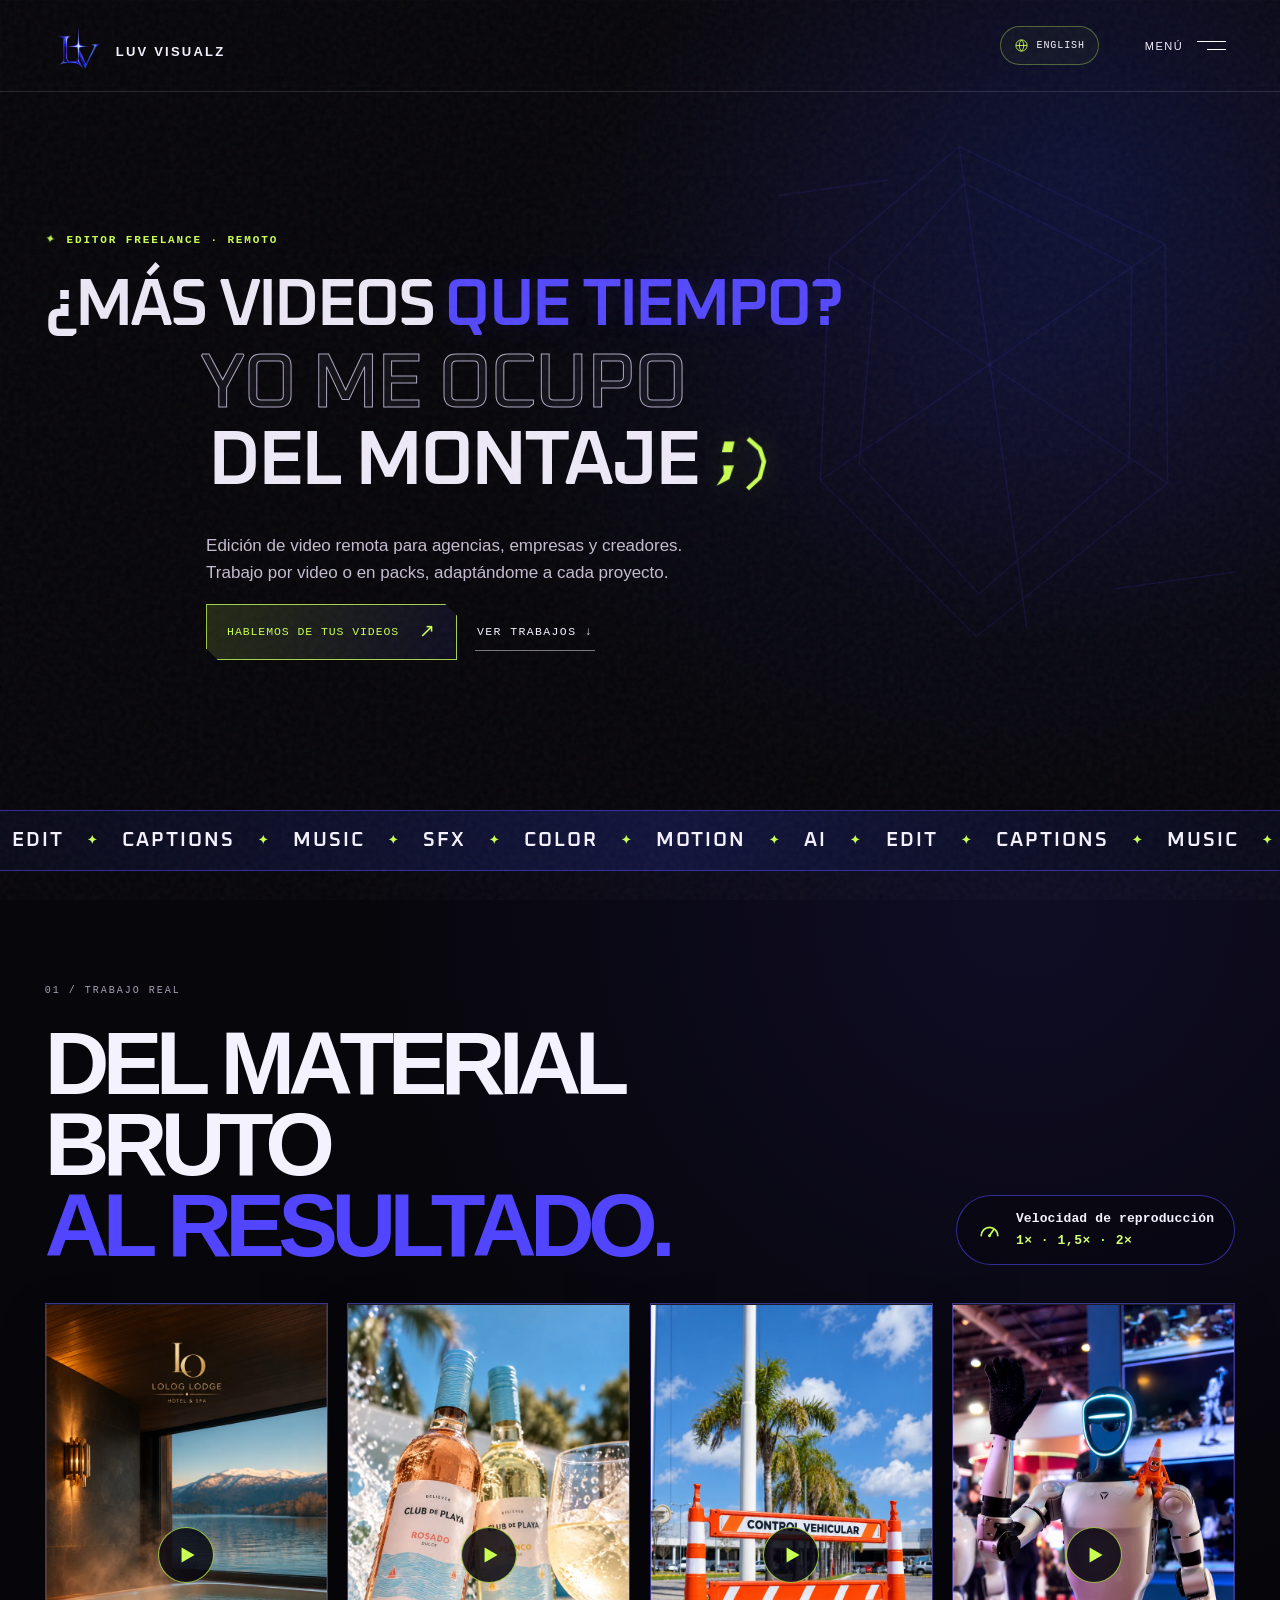
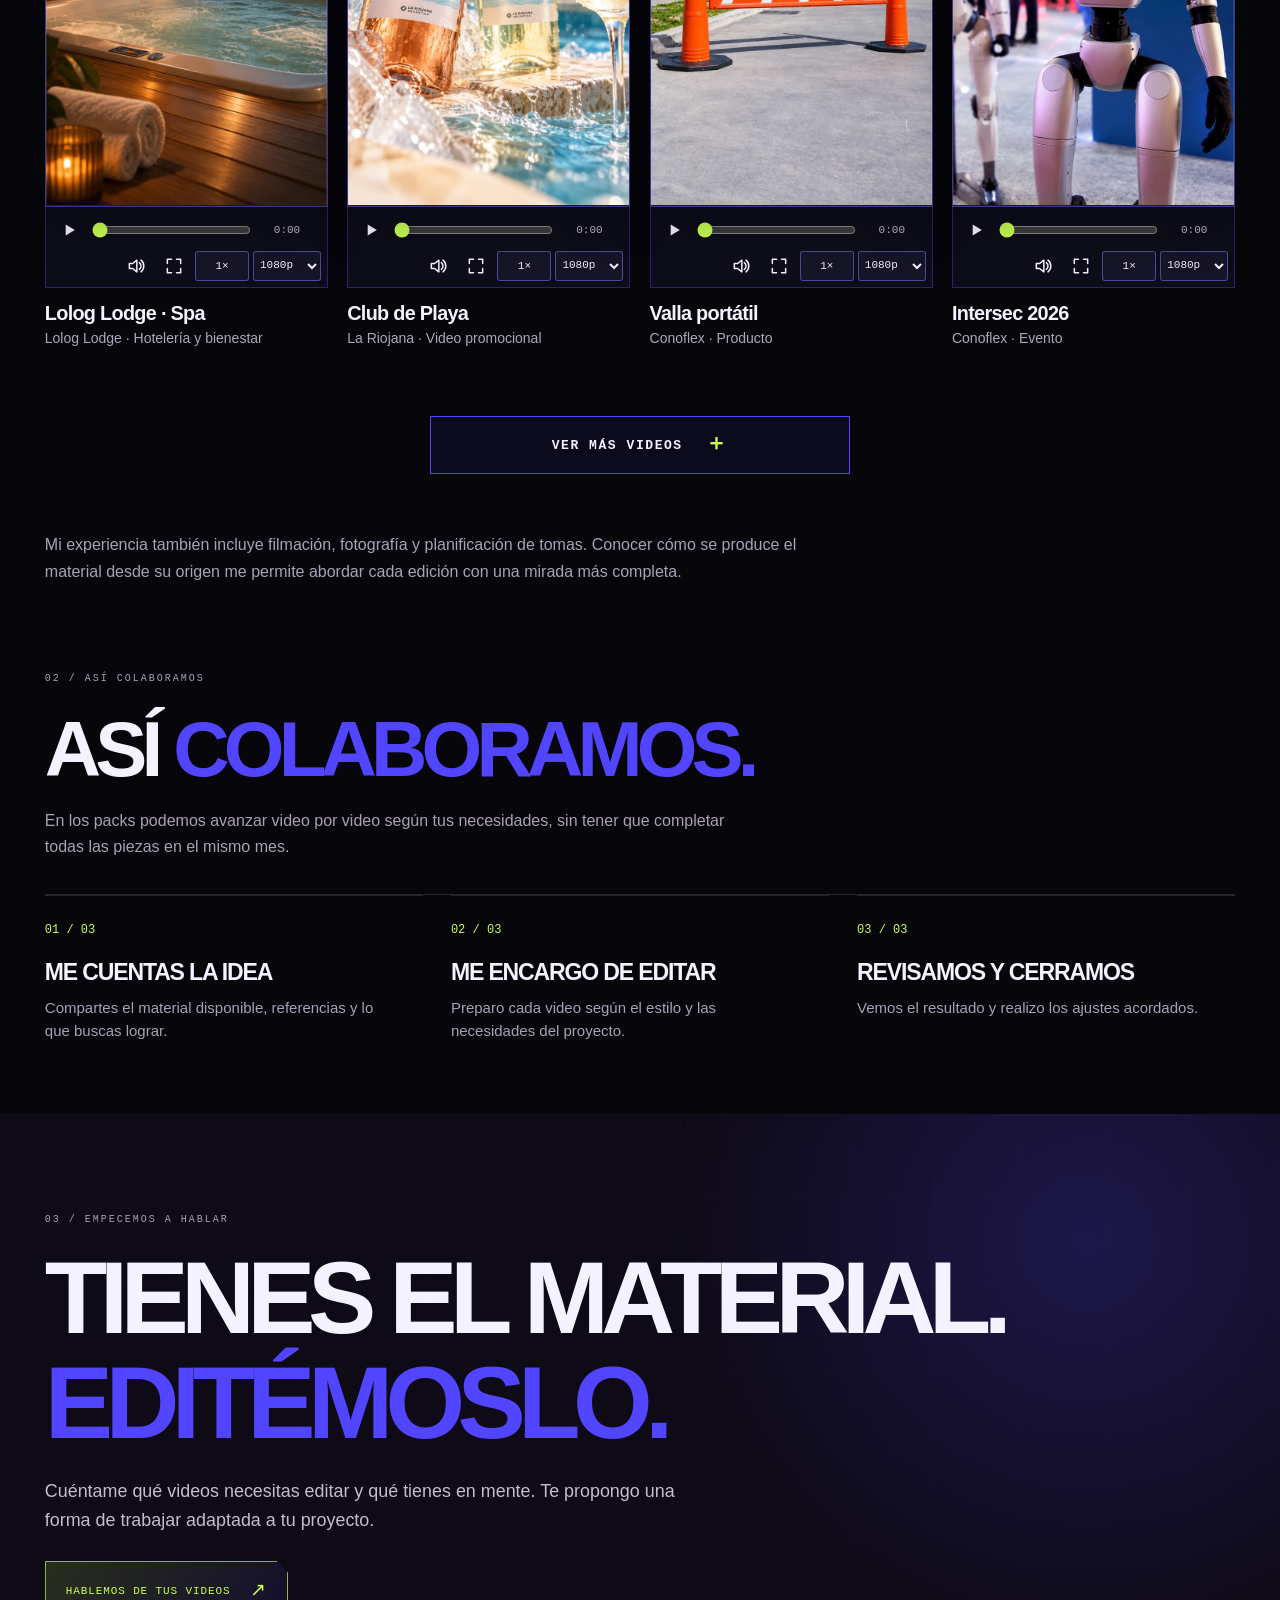
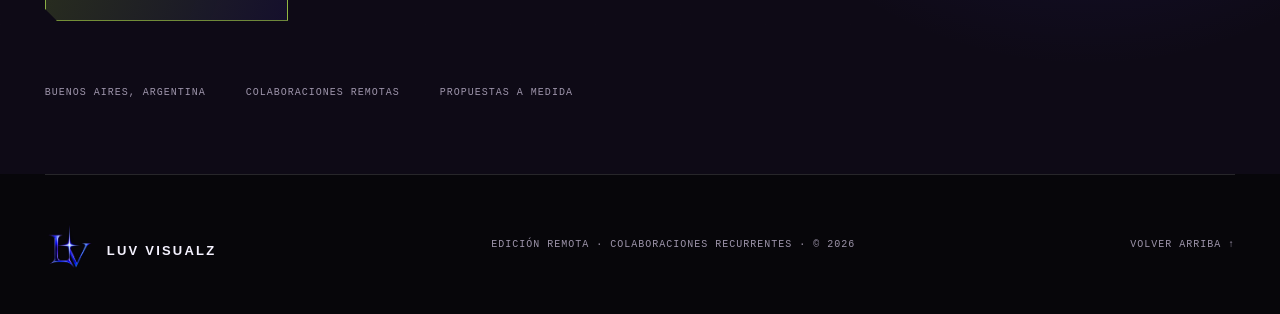
==== commit 43ebd768: "Cycle player speed and reveal header on upward scroll" ====
--- a/index.html
+++ b/index.html
@@ -1,13 +1,13 @@
 <!DOCTYPE html>
-<html lang="es"><head><meta charset="utf-8"><meta name="viewport" content="width=device-width, initial-scale=1"><meta name="theme-color" content="#07060a"><meta name="color-scheme" content="dark"><meta name="description" content="Edición de video freelance y remota para agencias, empresas y creadores. Proyectos individuales o packs flexibles de videos, adaptados a cada cliente."><meta property="og:type" content="website"><meta property="og:site_name" content="Luv Visualz Edición"><meta property="og:title" content="Luv Visualz | Edición de video remota"><meta property="og:description" content="Edición de video para marcas, agencias y creadores. Proyectos individuales y packs flexibles."><meta property="og:url" content="https://luvvisualz.github.io/luvvisualz.edit/"><meta property="og:image" content="https://luvvisualz.github.io/luvvisualz.edit/assets/social/luvvisualz-edicion-og-es-20261118.jpg"><meta property="og:image:secure_url" content="https://luvvisualz.github.io/luvvisualz.edit/assets/social/luvvisualz-edicion-og-es-20261118.jpg"><meta property="og:image:type" content="image/jpeg"><meta property="og:image:width" content="1200"><meta property="og:image:height" content="630"><meta property="og:image:alt" content="Luv Visualz Edición de video remota: portadas de proyectos sobre fondo oscuro ultravioleta."><meta property="og:locale" content="es_ES"><meta name="twitter:card" content="summary_large_image"><meta name="twitter:title" content="Luv Visualz | Edición de video remota"><meta name="twitter:description" content="Edición de video para marcas, agencias y creadores. Proyectos individuales y packs flexibles."><meta name="twitter:image" content="https://luvvisualz.github.io/luvvisualz.edit/assets/social/luvvisualz-edicion-og-es-20261118.jpg"><link rel="canonical" href="https://luvvisualz.github.io/luvvisualz.edit/"><meta name="robots" content="index,follow"><title>Edición de video freelance remota | Luv Visualz</title><link rel="stylesheet" href="./assets/style-v7.css"><link rel="stylesheet" href="./assets/logo-overrides.css"><link rel="stylesheet" href="./assets/player-controls.css"><style id="lvz-critical-hero">.hero-wink{display:inline-block;width:.83em;height:.8em;max-width:1em;max-height:1em;vertical-align:middle}.ticker-track{display:flex;flex-flow:row nowrap;white-space:nowrap}.ticker-track>.ticker-group{display:flex;flex:0 0 auto;white-space:nowrap;align-items:center}</style><script defer src="./assets/app.js"></script><link rel="preconnect" href="https://luvvisualz.github.io"><link rel="icon" href="./assets/monograma-lv-neon.png" type="image/png"><script type="application/ld+json">{"@context":"https://schema.org","@type":"ProfessionalService","name":"Luv Visualz","description":"Remote video editing and post-production","areaServed":"Worldwide","address":{"@type":"PostalAddress","addressLocality":"Buenos Aires","addressCountry":"AR"}}</script></head>
+<html lang="es"><head><meta charset="utf-8"><meta name="viewport" content="width=device-width, initial-scale=1"><meta name="theme-color" content="#07060a"><meta name="color-scheme" content="dark"><meta name="description" content="Edición de video freelance y remota para agencias, empresas y creadores. Proyectos individuales o packs flexibles de videos, adaptados a cada cliente."><meta property="og:type" content="website"><meta property="og:site_name" content="Luv Visualz Edición"><meta property="og:title" content="Luv Visualz | Edición de video remota"><meta property="og:description" content="Edición de video para marcas, agencias y creadores. Proyectos individuales y packs flexibles."><meta property="og:url" content="https://luvvisualz.github.io/luvvisualz.edit/"><meta property="og:image" content="https://luvvisualz.github.io/luvvisualz.edit/assets/social/luvvisualz-edicion-og-es-20261118.jpg"><meta property="og:image:secure_url" content="https://luvvisualz.github.io/luvvisualz.edit/assets/social/luvvisualz-edicion-og-es-20261118.jpg"><meta property="og:image:type" content="image/jpeg"><meta property="og:image:width" content="1200"><meta property="og:image:height" content="630"><meta property="og:image:alt" content="Luv Visualz Edición de video remota: portadas de proyectos sobre fondo oscuro ultravioleta."><meta property="og:locale" content="es_ES"><meta name="twitter:card" content="summary_large_image"><meta name="twitter:title" content="Luv Visualz | Edición de video remota"><meta name="twitter:description" content="Edición de video para marcas, agencias y creadores. Proyectos individuales y packs flexibles."><meta name="twitter:image" content="https://luvvisualz.github.io/luvvisualz.edit/assets/social/luvvisualz-edicion-og-es-20261118.jpg"><link rel="canonical" href="https://luvvisualz.github.io/luvvisualz.edit/"><meta name="robots" content="index,follow"><title>Edición de video freelance remota | Luv Visualz</title><link rel="stylesheet" href="./assets/style-v7.css"><link rel="stylesheet" href="./assets/logo-overrides.css"><link rel="stylesheet" href="./assets/player-controls.css?v=20261118-speed-header"><style id="lvz-critical-hero">.hero-wink{display:inline-block;width:.83em;height:.8em;max-width:1em;max-height:1em;vertical-align:middle}.ticker-track{display:flex;flex-flow:row nowrap;white-space:nowrap}.ticker-track>.ticker-group{display:flex;flex:0 0 auto;white-space:nowrap;align-items:center}</style><script defer src="./assets/app.js?v=20261118-speed-header"></script><link rel="preconnect" href="https://luvvisualz.github.io"><link rel="icon" href="./assets/monograma-lv-neon.png" type="image/png"><script type="application/ld+json">{"@context":"https://schema.org","@type":"ProfessionalService","name":"Luv Visualz","description":"Remote video editing and post-production","areaServed":"Worldwide","address":{"@type":"PostalAddress","addressLocality":"Buenos Aires","addressCountry":"AR"}}</script></head>
 <body><a href="#contenido" class="skip">Saltar al contenido</a><div class="noise" aria-hidden="true"></div>
 <header class="site-header"><a href="#inicio" class="brand" aria-label="Luv Visualz — Inicio"><span class="brand-mark"><img src="./assets/monograma-lv-neon.png" alt="" onerror="this.style.display='none';this.nextElementSibling.style.display='inline-grid'"><span class="brand-letter" aria-hidden="true" style="display:none">LVZ</span></span><span class="brand-name">LUV VISUALZ</span></a><div class="header-side"><a href="en/index.html" hreflang="en" class="lang" aria-label="View in English"><svg viewBox="0 0 24 24" aria-hidden="true"><circle cx="12" cy="12" r="9"/><path d="M3 12h18M12 3c2.5 2.5 3.6 5.5 3.6 9S14.5 18.5 12 21c-2.5-2.5-3.6-5.5-3.6-9S9.5 5.5 12 3Z"/></svg>English</a><button type="button" data-menu-button aria-label="Abrir menú" aria-expanded="false" aria-controls="mobile-menu" class="menu-toggle"><span class="label">Menú</span><span class="hamburger" aria-hidden="true"><i></i><i></i></span></button></div></header>
 <div class="menu-scrim" data-menu-scrim></div><aside class="menu-panel" id="mobile-menu" data-menu aria-hidden="true"><div class="menu-top">Navegación / 2026</div><nav class="menu-nav" aria-label="Menú"><a href="#trabajos"><small>01</small>Trabajos<b aria-hidden="true">↗</b></a><a href="#proceso"><small>02</small>Proceso<b aria-hidden="true">↗</b></a><a href="#contacto"><small>03</small>Contacto<b aria-hidden="true">↗</b></a></nav><div class="menu-foot"><span>Edición de video · Remota</span><a href="https://wa.me/5491138848176?text=Hola%2C%20vi%20la%20web%20de%20Luv%20Visualz%20y%20quer%C3%ADa%20consultar%20por%20edici%C3%B3n%20de%20videos." target="_blank" rel="noopener noreferrer">WhatsApp ↗</a></div></aside>
 <main id="contenido">
 <section class="hero hero-v3" id="inicio"><div class="hero-grid" aria-hidden="true"></div><div class="hero-glow" aria-hidden="true"></div><div class="hero-geometry" aria-hidden="true"><svg viewBox="0 0 460 560" fill="none"><path d="M220 15L425 150L392 405L165 540L22 350L65 115Z"/><path d="M220 55L386 170L354 377L174 495L66 338L110 145Z"/><path d="M220 15V540M22 350L425 150M65 115L392 405"/><path d="M20 40H140M320 510H450"/></svg></div><div class="wrap"><p class="hero-kicker"><span class="hero-kicker-mark" aria-hidden="true">✦</span><span class="hero-kicker-service">EDITOR FREELANCE · REMOTO</span></p><h1 class="hero-heading"><span class="hero-question-row"><span class="hero-line hero-line--lead">¿MÁS VIDEOS</span><span class="hero-line hero-line--question">QUE TIEMPO?</span></span><span class="hero-line hero-line--bridge">YO ME OCUPO</span><span class="hero-line hero-line--answer">DEL MONTAJE<svg class="hero-wink" viewBox="0 0 130 126" width="68" height="66" aria-hidden="true" focusable="false" xmlns="http://www.w3.org/2000/svg"><path d="M25 17H46L43 39H22Z" fill="currentColor"/><path d="M27 66H49L42 94L17 108L30 84Z" fill="currentColor"/><path d="M73 11L99 32L110 58L104 91L81 114" fill="none" stroke="currentColor" stroke-width="9" stroke-linejoin="miter"/></svg><span class="sr-only"> ;)</span></span></h1><div class="hero-bottom"><div class="hero-offer"><p>Edición de video remota para agencias, empresas y creadores.<br class="hero-copy-break"> Trabajo por video o en packs, adaptándome a cada proyecto.</p><div class="hero-actions"><a class="button" href="https://wa.me/5491138848176?text=Hola%2C%20vi%20la%20web%20de%20Luv%20Visualz%20y%20quer%C3%ADa%20consultar%20por%20edici%C3%B3n%20de%20videos." target="_blank" rel="noopener noreferrer">Hablemos de tus videos<b aria-hidden="true">↗</b></a><a class="text-link" href="#trabajos">Ver trabajos ↓</a></div></div></div></div></section>
 <div class="ticker-frame" aria-hidden="true"><div class="ticker"><div class="ticker-track"><div class="ticker-group"><span>EDIT</span><i aria-hidden="true">✦</i><span>CAPTIONS</span><i aria-hidden="true">✦</i><span>MUSIC</span><i aria-hidden="true">✦</i><span>SFX</span><i aria-hidden="true">✦</i><span>COLOR</span><i aria-hidden="true">✦</i><span>MOTION</span><i aria-hidden="true">✦</i><span>AI</span><i aria-hidden="true">✦</i></div><div class="ticker-group"><span>EDIT</span><i aria-hidden="true">✦</i><span>CAPTIONS</span><i aria-hidden="true">✦</i><span>MUSIC</span><i aria-hidden="true">✦</i><span>SFX</span><i aria-hidden="true">✦</i><span>COLOR</span><i aria-hidden="true">✦</i><span>MOTION</span><i aria-hidden="true">✦</i><span>AI</span><i aria-hidden="true">✦</i></div><div class="ticker-group"><span>EDIT</span><i aria-hidden="true">✦</i><span>CAPTIONS</span><i aria-hidden="true">✦</i><span>MUSIC</span><i aria-hidden="true">✦</i><span>SFX</span><i aria-hidden="true">✦</i><span>COLOR</span><i aria-hidden="true">✦</i><span>MOTION</span><i aria-hidden="true">✦</i><span>AI</span><i aria-hidden="true">✦</i></div><div class="ticker-group"><span>EDIT</span><i aria-hidden="true">✦</i><span>CAPTIONS</span><i aria-hidden="true">✦</i><span>MUSIC</span><i aria-hidden="true">✦</i><span>SFX</span><i aria-hidden="true">✦</i><span>COLOR</span><i aria-hidden="true">✦</i><span>MOTION</span><i aria-hidden="true">✦</i><span>AI</span><i aria-hidden="true">✦</i></div><div class="ticker-group"><span>EDIT</span><i aria-hidden="true">✦</i><span>CAPTIONS</span><i aria-hidden="true">✦</i><span>MUSIC</span><i aria-hidden="true">✦</i><span>SFX</span><i aria-hidden="true">✦</i><span>COLOR</span><i aria-hidden="true">✦</i><span>MOTION</span><i aria-hidden="true">✦</i><span>AI</span><i aria-hidden="true">✦</i></div><div class="ticker-group"><span>EDIT</span><i aria-hidden="true">✦</i><span>CAPTIONS</span><i aria-hidden="true">✦</i><span>MUSIC</span><i aria-hidden="true">✦</i><span>SFX</span><i aria-hidden="true">✦</i><span>COLOR</span><i aria-hidden="true">✦</i><span>MOTION</span><i aria-hidden="true">✦</i><span>AI</span><i aria-hidden="true">✦</i></div><div class="ticker-group"><span>EDIT</span><i aria-hidden="true">✦</i><span>CAPTIONS</span><i aria-hidden="true">✦</i><span>MUSIC</span><i aria-hidden="true">✦</i><span>SFX</span><i aria-hidden="true">✦</i><span>COLOR</span><i aria-hidden="true">✦</i><span>MOTION</span><i aria-hidden="true">✦</i><span>AI</span><i aria-hidden="true">✦</i></div><div class="ticker-group"><span>EDIT</span><i aria-hidden="true">✦</i><span>CAPTIONS</span><i aria-hidden="true">✦</i><span>MUSIC</span><i aria-hidden="true">✦</i><span>SFX</span><i aria-hidden="true">✦</i><span>COLOR</span><i aria-hidden="true">✦</i><span>MOTION</span><i aria-hidden="true">✦</i><span>AI</span><i aria-hidden="true">✦</i></div><div class="ticker-group"><span>EDIT</span><i aria-hidden="true">✦</i><span>CAPTIONS</span><i aria-hidden="true">✦</i><span>MUSIC</span><i aria-hidden="true">✦</i><span>SFX</span><i aria-hidden="true">✦</i><span>COLOR</span><i aria-hidden="true">✦</i><span>MOTION</span><i aria-hidden="true">✦</i><span>AI</span><i aria-hidden="true">✦</i></div><div class="ticker-group"><span>EDIT</span><i aria-hidden="true">✦</i><span>CAPTIONS</span><i aria-hidden="true">✦</i><span>MUSIC</span><i aria-hidden="true">✦</i><span>SFX</span><i aria-hidden="true">✦</i><span>COLOR</span><i aria-hidden="true">✦</i><span>MOTION</span><i aria-hidden="true">✦</i><span>AI</span><i aria-hidden="true">✦</i></div><div class="ticker-group"><span>EDIT</span><i aria-hidden="true">✦</i><span>CAPTIONS</span><i aria-hidden="true">✦</i><span>MUSIC</span><i aria-hidden="true">✦</i><span>SFX</span><i aria-hidden="true">✦</i><span>COLOR</span><i aria-hidden="true">✦</i><span>MOTION</span><i aria-hidden="true">✦</i><span>AI</span><i aria-hidden="true">✦</i></div><div class="ticker-group"><span>EDIT</span><i aria-hidden="true">✦</i><span>CAPTIONS</span><i aria-hidden="true">✦</i><span>MUSIC</span><i aria-hidden="true">✦</i><span>SFX</span><i aria-hidden="true">✦</i><span>COLOR</span><i aria-hidden="true">✦</i><span>MOTION</span><i aria-hidden="true">✦</i><span>AI</span><i aria-hidden="true">✦</i></div><div class="ticker-group"><span>EDIT</span><i aria-hidden="true">✦</i><span>CAPTIONS</span><i aria-hidden="true">✦</i><span>MUSIC</span><i aria-hidden="true">✦</i><span>SFX</span><i aria-hidden="true">✦</i><span>COLOR</span><i aria-hidden="true">✦</i><span>MOTION</span><i aria-hidden="true">✦</i><span>AI</span><i aria-hidden="true">✦</i></div><div class="ticker-group"><span>EDIT</span><i aria-hidden="true">✦</i><span>CAPTIONS</span><i aria-hidden="true">✦</i><span>MUSIC</span><i aria-hidden="true">✦</i><span>SFX</span><i aria-hidden="true">✦</i><span>COLOR</span><i aria-hidden="true">✦</i><span>MOTION</span><i aria-hidden="true">✦</i><span>AI</span><i aria-hidden="true">✦</i></div><div class="ticker-group"><span>EDIT</span><i aria-hidden="true">✦</i><span>CAPTIONS</span><i aria-hidden="true">✦</i><span>MUSIC</span><i aria-hidden="true">✦</i><span>SFX</span><i aria-hidden="true">✦</i><span>COLOR</span><i aria-hidden="true">✦</i><span>MOTION</span><i aria-hidden="true">✦</i><span>AI</span><i aria-hidden="true">✦</i></div><div class="ticker-group"><span>EDIT</span><i aria-hidden="true">✦</i><span>CAPTIONS</span><i aria-hidden="true">✦</i><span>MUSIC</span><i aria-hidden="true">✦</i><span>SFX</span><i aria-hidden="true">✦</i><span>COLOR</span><i aria-hidden="true">✦</i><span>MOTION</span><i aria-hidden="true">✦</i><span>AI</span><i aria-hidden="true">✦</i></div><div class="ticker-group"><span>EDIT</span><i aria-hidden="true">✦</i><span>CAPTIONS</span><i aria-hidden="true">✦</i><span>MUSIC</span><i aria-hidden="true">✦</i><span>SFX</span><i aria-hidden="true">✦</i><span>COLOR</span><i aria-hidden="true">✦</i><span>MOTION</span><i aria-hidden="true">✦</i><span>AI</span><i aria-hidden="true">✦</i></div><div class="ticker-group"><span>EDIT</span><i aria-hidden="true">✦</i><span>CAPTIONS</span><i aria-hidden="true">✦</i><span>MUSIC</span><i aria-hidden="true">✦</i><span>SFX</span><i aria-hidden="true">✦</i><span>COLOR</span><i aria-hidden="true">✦</i><span>MOTION</span><i aria-hidden="true">✦</i><span>AI</span><i aria-hidden="true">✦</i></div><div class="ticker-group"><span>EDIT</span><i aria-hidden="true">✦</i><span>CAPTIONS</span><i aria-hidden="true">✦</i><span>MUSIC</span><i aria-hidden="true">✦</i><span>SFX</span><i aria-hidden="true">✦</i><span>COLOR</span><i aria-hidden="true">✦</i><span>MOTION</span><i aria-hidden="true">✦</i><span>AI</span><i aria-hidden="true">✦</i></div><div class="ticker-group"><span>EDIT</span><i aria-hidden="true">✦</i><span>CAPTIONS</span><i aria-hidden="true">✦</i><span>MUSIC</span><i aria-hidden="true">✦</i><span>SFX</span><i aria-hidden="true">✦</i><span>COLOR</span><i aria-hidden="true">✦</i><span>MOTION</span><i aria-hidden="true">✦</i><span>AI</span><i aria-hidden="true">✦</i></div></div></div></div>
-<section class="section work" id="trabajos"><div class="wrap"><div class="section-heading reveal"><div><p class="kicker">01 / Trabajo real</p><h2>DEL MATERIAL BRUTO<br><span>AL RESULTADO.</span></h2></div><div class="work-speed-indicator"><svg viewBox="0 0 24 24" aria-hidden="true" focusable="false"><path d="M4 17a8 8 0 0 1 16 0M12 17l4-6" fill="none" stroke="currentColor" stroke-width="1.6" stroke-linecap="round" stroke-linejoin="round"/><circle cx="12" cy="17" r="1.4" fill="currentColor"/></svg><div><span>Velocidad de reproducción</span><small>1× · 1,5× · 2×</small></div></div></div><div class="work-grid"><article class="work-card reveal"><div class="video-player has-quality" data-player><div class="work-frame"><video playsinline preload="none" poster="./assets/media/covers/lolog-spa-definitiva-20261113.webp" src="./assets/media/lolog-lodge/spa.mp4" aria-label="Reproducir video: Lolog Lodge · Spa"></video><button type="button" data-cover-play aria-label="Reproducir video: Lolog Lodge · Spa" title="Reproducir video: Lolog Lodge · Spa"><svg viewBox="0 0 24 24" aria-hidden="true" focusable="false"><path d="M7 5 19 12 7 19Z" fill="currentColor"/></svg></button></div><div class="video-controls"><button type="button" data-play aria-label="Reproducir video: Lolog Lodge · Spa" aria-pressed="false"><svg viewBox="0 0 24 24" aria-hidden="true" focusable="false" data-play-icon="play"><path d="M8 5.5 19 12 8 18.5Z" fill="currentColor"/></svg><svg viewBox="0 0 24 24" aria-hidden="true" focusable="false" data-play-icon="pause"><path d="M7 5h3v14H7zm7 0h3v14h-3z" fill="currentColor"/></svg></button><input type="range" data-seek min="0" max="1000" value="0" aria-label="Progreso del video"><output data-time>0:00</output><span class="volume-control"><button type="button" data-mute data-volume-state="high" aria-label="Silenciar video"><svg viewBox="0 0 24 24" aria-hidden="true" focusable="false" data-sound-icon="high"><path d="M4 9v6h4l5 4V5L8 9H4Z" fill="none" stroke="currentColor" stroke-width="1.8" stroke-linejoin="round"/><path d="M16 8a5 5 0 0 1 0 8m2-11a9 9 0 0 1 0 14" fill="none" stroke="currentColor" stroke-width="1.8" stroke-linecap="round"/></svg><svg viewBox="0 0 24 24" aria-hidden="true" focusable="false" data-sound-icon="low"><path d="M4 9v6h4l5 4V5L8 9H4Z" fill="none" stroke="currentColor" stroke-width="1.8" stroke-linejoin="round"/><path d="M16 8a5 5 0 0 1 0 8" fill="none" stroke="currentColor" stroke-width="1.8" stroke-linecap="round"/></svg><svg viewBox="0 0 24 24" aria-hidden="true" focusable="false" data-sound-icon="muted"><path d="M4 9v6h4l5 4V5L8 9H4Z" fill="none" stroke="currentColor" stroke-width="1.8" stroke-linejoin="round"/><path d="m16 9 5 6m0-6-5 6" fill="none" stroke="currentColor" stroke-width="1.8" stroke-linecap="round"/></svg></button><input type="range" data-volume min="0" max="100" value="100" aria-label="Volumen"></span><button type="button" data-fullscreen aria-label="Pantalla completa"><svg viewBox="0 0 24 24" aria-hidden="true" focusable="false"><path d="M4 9V4h5m6 0h5v5M4 15v5h5m6 0h5v-5" fill="none" stroke="currentColor" stroke-width="1.8" stroke-linecap="round" stroke-linejoin="round"/></svg></button><select data-speed aria-label="Velocidad de reproducción"><option value="1" selected>1×</option><option value="1.5">1,5×</option><option value="2">2×</option></select><select data-quality aria-label="Calidad del video"><option value="720" data-src="./assets/media/lolog-lodge/spa-720.mp4">720p</option><option value="1080" data-src="./assets/media/lolog-lodge/spa.mp4" selected>1080p</option></select></div></div><h3>Lolog Lodge · Spa</h3><p>Lolog Lodge · Hotelería y bienestar</p></article><article class="work-card reveal"><div class="video-player has-quality" data-player><div class="work-frame"><video playsinline preload="none" poster="./assets/media/covers/club-de-playa-la-riojana-definitiva.webp" src="./assets/media/la-riojana/club-de-playa-la-riojana.mp4" aria-label="Reproducir video: Club de Playa"></video><button type="button" data-cover-play aria-label="Reproducir video: Club de Playa" title="Reproducir video: Club de Playa"><svg viewBox="0 0 24 24" aria-hidden="true" focusable="false"><path d="M7 5 19 12 7 19Z" fill="currentColor"/></svg></button></div><div class="video-controls"><button type="button" data-play aria-label="Reproducir video: Club de Playa" aria-pressed="false"><svg viewBox="0 0 24 24" aria-hidden="true" focusable="false" data-play-icon="play"><path d="M8 5.5 19 12 8 18.5Z" fill="currentColor"/></svg><svg viewBox="0 0 24 24" aria-hidden="true" focusable="false" data-play-icon="pause"><path d="M7 5h3v14H7zm7 0h3v14h-3z" fill="currentColor"/></svg></button><input type="range" data-seek min="0" max="1000" value="0" aria-label="Progreso del video"><output data-time>0:00</output><span class="volume-control"><button type="button" data-mute data-volume-state="high" aria-label="Silenciar video"><svg viewBox="0 0 24 24" aria-hidden="true" focusable="false" data-sound-icon="high"><path d="M4 9v6h4l5 4V5L8 9H4Z" fill="none" stroke="currentColor" stroke-width="1.8" stroke-linejoin="round"/><path d="M16 8a5 5 0 0 1 0 8m2-11a9 9 0 0 1 0 14" fill="none" stroke="currentColor" stroke-width="1.8" stroke-linecap="round"/></svg><svg viewBox="0 0 24 24" aria-hidden="true" focusable="false" data-sound-icon="low"><path d="M4 9v6h4l5 4V5L8 9H4Z" fill="none" stroke="currentColor" stroke-width="1.8" stroke-linejoin="round"/><path d="M16 8a5 5 0 0 1 0 8" fill="none" stroke="currentColor" stroke-width="1.8" stroke-linecap="round"/></svg><svg viewBox="0 0 24 24" aria-hidden="true" focusable="false" data-sound-icon="muted"><path d="M4 9v6h4l5 4V5L8 9H4Z" fill="none" stroke="currentColor" stroke-width="1.8" stroke-linejoin="round"/><path d="m16 9 5 6m0-6-5 6" fill="none" stroke="currentColor" stroke-width="1.8" stroke-linecap="round"/></svg></button><input type="range" data-volume min="0" max="100" value="100" aria-label="Volumen"></span><button type="button" data-fullscreen aria-label="Pantalla completa"><svg viewBox="0 0 24 24" aria-hidden="true" focusable="false"><path d="M4 9V4h5m6 0h5v5M4 15v5h5m6 0h5v-5" fill="none" stroke="currentColor" stroke-width="1.8" stroke-linecap="round" stroke-linejoin="round"/></svg></button><select data-speed aria-label="Velocidad de reproducción"><option value="1" selected>1×</option><option value="1.5">1,5×</option><option value="2">2×</option></select><select data-quality aria-label="Calidad del video"><option value="720" data-src="./assets/media/la-riojana/club-de-playa-la-riojana-720.mp4">720p</option><option value="1080" data-src="./assets/media/la-riojana/club-de-playa-la-riojana.mp4" selected>1080p</option></select></div></div><h3>Club de Playa</h3><p>La Riojana · Video promocional</p></article><article class="work-card reveal"><div class="video-player has-quality" data-player><div class="work-frame"><video playsinline preload="none" poster="./assets/media/covers/valla-portatil-final.webp" src="./assets/media/valla-portatil/valla-1080.mp4" aria-label="Reproducir video: Valla portátil"></video><button type="button" data-cover-play aria-label="Reproducir video: Valla portátil" title="Reproducir video: Valla portátil"><svg viewBox="0 0 24 24" aria-hidden="true" focusable="false"><path d="M7 5 19 12 7 19Z" fill="currentColor"/></svg></button></div><div class="video-controls"><button type="button" data-play aria-label="Reproducir video: Valla portátil" aria-pressed="false"><svg viewBox="0 0 24 24" aria-hidden="true" focusable="false" data-play-icon="play"><path d="M8 5.5 19 12 8 18.5Z" fill="currentColor"/></svg><svg viewBox="0 0 24 24" aria-hidden="true" focusable="false" data-play-icon="pause"><path d="M7 5h3v14H7zm7 0h3v14h-3z" fill="currentColor"/></svg></button><input type="range" data-seek min="0" max="1000" value="0" aria-label="Progreso del video"><output data-time>0:00</output><span class="volume-control"><button type="button" data-mute data-volume-state="high" aria-label="Silenciar video"><svg viewBox="0 0 24 24" aria-hidden="true" focusable="false" data-sound-icon="high"><path d="M4 9v6h4l5 4V5L8 9H4Z" fill="none" stroke="currentColor" stroke-width="1.8" stroke-linejoin="round"/><path d="M16 8a5 5 0 0 1 0 8m2-11a9 9 0 0 1 0 14" fill="none" stroke="currentColor" stroke-width="1.8" stroke-linecap="round"/></svg><svg viewBox="0 0 24 24" aria-hidden="true" focusable="false" data-sound-icon="low"><path d="M4 9v6h4l5 4V5L8 9H4Z" fill="none" stroke="currentColor" stroke-width="1.8" stroke-linejoin="round"/><path d="M16 8a5 5 0 0 1 0 8" fill="none" stroke="currentColor" stroke-width="1.8" stroke-linecap="round"/></svg><svg viewBox="0 0 24 24" aria-hidden="true" focusable="false" data-sound-icon="muted"><path d="M4 9v6h4l5 4V5L8 9H4Z" fill="none" stroke="currentColor" stroke-width="1.8" stroke-linejoin="round"/><path d="m16 9 5 6m0-6-5 6" fill="none" stroke="currentColor" stroke-width="1.8" stroke-linecap="round"/></svg></button><input type="range" data-volume min="0" max="100" value="100" aria-label="Volumen"></span><button type="button" data-fullscreen aria-label="Pantalla completa"><svg viewBox="0 0 24 24" aria-hidden="true" focusable="false"><path d="M4 9V4h5m6 0h5v5M4 15v5h5m6 0h5v-5" fill="none" stroke="currentColor" stroke-width="1.8" stroke-linecap="round" stroke-linejoin="round"/></svg></button><select data-speed aria-label="Velocidad de reproducción"><option value="1" selected>1×</option><option value="1.5">1,5×</option><option value="2">2×</option></select><select data-quality aria-label="Calidad del video"><option value="720" data-src="./assets/media/valla-portatil/valla-720.mp4">720p</option><option value="1080" data-src="./assets/media/valla-portatil/valla-1080.mp4" selected>1080p</option></select></div></div><h3>Valla portátil</h3><p>Conoflex · Producto</p></article><article class="work-card reveal"><div class="video-player has-quality" data-player><div class="work-frame"><video playsinline preload="none" poster="./assets/media/covers/intersec-final.webp" src="./assets/media/intersec/intersec-1080.mp4" aria-label="Reproducir video: Intersec 2026"></video><button type="button" data-cover-play aria-label="Reproducir video: Intersec 2026" title="Reproducir video: Intersec 2026"><svg viewBox="0 0 24 24" aria-hidden="true" focusable="false"><path d="M7 5 19 12 7 19Z" fill="currentColor"/></svg></button></div><div class="video-controls"><button type="button" data-play aria-label="Reproducir video: Intersec 2026" aria-pressed="false"><svg viewBox="0 0 24 24" aria-hidden="true" focusable="false" data-play-icon="play"><path d="M8 5.5 19 12 8 18.5Z" fill="currentColor"/></svg><svg viewBox="0 0 24 24" aria-hidden="true" focusable="false" data-play-icon="pause"><path d="M7 5h3v14H7zm7 0h3v14h-3z" fill="currentColor"/></svg></button><input type="range" data-seek min="0" max="1000" value="0" aria-label="Progreso del video"><output data-time>0:00</output><span class="volume-control"><button type="button" data-mute data-volume-state="high" aria-label="Silenciar video"><svg viewBox="0 0 24 24" aria-hidden="true" focusable="false" data-sound-icon="high"><path d="M4 9v6h4l5 4V5L8 9H4Z" fill="none" stroke="currentColor" stroke-width="1.8" stroke-linejoin="round"/><path d="M16 8a5 5 0 0 1 0 8m2-11a9 9 0 0 1 0 14" fill="none" stroke="currentColor" stroke-width="1.8" stroke-linecap="round"/></svg><svg viewBox="0 0 24 24" aria-hidden="true" focusable="false" data-sound-icon="low"><path d="M4 9v6h4l5 4V5L8 9H4Z" fill="none" stroke="currentColor" stroke-width="1.8" stroke-linejoin="round"/><path d="M16 8a5 5 0 0 1 0 8" fill="none" stroke="currentColor" stroke-width="1.8" stroke-linecap="round"/></svg><svg viewBox="0 0 24 24" aria-hidden="true" focusable="false" data-sound-icon="muted"><path d="M4 9v6h4l5 4V5L8 9H4Z" fill="none" stroke="currentColor" stroke-width="1.8" stroke-linejoin="round"/><path d="m16 9 5 6m0-6-5 6" fill="none" stroke="currentColor" stroke-width="1.8" stroke-linecap="round"/></svg></button><input type="range" data-volume min="0" max="100" value="100" aria-label="Volumen"></span><button type="button" data-fullscreen aria-label="Pantalla completa"><svg viewBox="0 0 24 24" aria-hidden="true" focusable="false"><path d="M4 9V4h5m6 0h5v5M4 15v5h5m6 0h5v-5" fill="none" stroke="currentColor" stroke-width="1.8" stroke-linecap="round" stroke-linejoin="round"/></svg></button><select data-speed aria-label="Velocidad de reproducción"><option value="1" selected>1×</option><option value="1.5">1,5×</option><option value="2">2×</option></select><select data-quality aria-label="Calidad del video"><option value="720" data-src="./assets/media/intersec/intersec-720.mp4">720p</option><option value="1080" data-src="./assets/media/intersec/intersec-1080.mp4" selected>1080p</option></select></div></div><h3>Intersec 2026</h3><p>Conoflex · Evento</p></article></div></div></section>
-<section class="more-work wrap" aria-label="Más trabajos"><details><summary>VER MÁS VIDEOS <span aria-hidden="true">＋</span></summary><div class="more-work-panel"><article class="work-card"><div class="video-player has-quality" data-player><div class="work-frame"><video playsinline preload="none" poster="./assets/media/covers/lolog-hotel-definitiva-20261113.webp" src="./assets/media/lolog-lodge/hotel-boutique.mp4" aria-label="Reproducir video: Lolog Lodge · Hotel boutique"></video><button type="button" data-cover-play aria-label="Reproducir video: Lolog Lodge · Hotel boutique" title="Reproducir video: Lolog Lodge · Hotel boutique"><svg viewBox="0 0 24 24" aria-hidden="true" focusable="false"><path d="M7 5 19 12 7 19Z" fill="currentColor"/></svg></button></div><div class="video-controls"><button type="button" data-play aria-label="Reproducir video: Lolog Lodge · Hotel boutique" aria-pressed="false"><svg viewBox="0 0 24 24" aria-hidden="true" focusable="false" data-play-icon="play"><path d="M8 5.5 19 12 8 18.5Z" fill="currentColor"/></svg><svg viewBox="0 0 24 24" aria-hidden="true" focusable="false" data-play-icon="pause"><path d="M7 5h3v14H7zm7 0h3v14h-3z" fill="currentColor"/></svg></button><input type="range" data-seek min="0" max="1000" value="0" aria-label="Progreso del video"><output data-time>0:00</output><span class="volume-control"><button type="button" data-mute data-volume-state="high" aria-label="Silenciar video"><svg viewBox="0 0 24 24" aria-hidden="true" focusable="false" data-sound-icon="high"><path d="M4 9v6h4l5 4V5L8 9H4Z" fill="none" stroke="currentColor" stroke-width="1.8" stroke-linejoin="round"/><path d="M16 8a5 5 0 0 1 0 8m2-11a9 9 0 0 1 0 14" fill="none" stroke="currentColor" stroke-width="1.8" stroke-linecap="round"/></svg><svg viewBox="0 0 24 24" aria-hidden="true" focusable="false" data-sound-icon="low"><path d="M4 9v6h4l5 4V5L8 9H4Z" fill="none" stroke="currentColor" stroke-width="1.8" stroke-linejoin="round"/><path d="M16 8a5 5 0 0 1 0 8" fill="none" stroke="currentColor" stroke-width="1.8" stroke-linecap="round"/></svg><svg viewBox="0 0 24 24" aria-hidden="true" focusable="false" data-sound-icon="muted"><path d="M4 9v6h4l5 4V5L8 9H4Z" fill="none" stroke="currentColor" stroke-width="1.8" stroke-linejoin="round"/><path d="m16 9 5 6m0-6-5 6" fill="none" stroke="currentColor" stroke-width="1.8" stroke-linecap="round"/></svg></button><input type="range" data-volume min="0" max="100" value="100" aria-label="Volumen"></span><button type="button" data-fullscreen aria-label="Pantalla completa"><svg viewBox="0 0 24 24" aria-hidden="true" focusable="false"><path d="M4 9V4h5m6 0h5v5M4 15v5h5m6 0h5v-5" fill="none" stroke="currentColor" stroke-width="1.8" stroke-linecap="round" stroke-linejoin="round"/></svg></button><select data-speed aria-label="Velocidad de reproducción"><option value="1" selected>1×</option><option value="1.5">1,5×</option><option value="2">2×</option></select><select data-quality aria-label="Calidad del video"><option value="720" data-src="./assets/media/lolog-lodge/hotel-boutique-720.mp4">720p</option><option value="1080" data-src="./assets/media/lolog-lodge/hotel-boutique.mp4" selected>1080p</option></select></div></div><h3>Lolog Lodge · Hotel boutique</h3><p>Lolog Lodge · Video promocional</p></article><article class="work-card"><div class="video-player has-quality" data-player><div class="work-frame"><video playsinline preload="none" poster="./assets/media/covers/lupart-final.webp" src="https://luvvisualz.github.io/work/lupart/videos/mundial-2026-hangcha.mp4" aria-label="Reproducir video: Autoelevadores Hangcha"></video><button type="button" data-cover-play aria-label="Reproducir video: Autoelevadores Hangcha" title="Reproducir video: Autoelevadores Hangcha"><svg viewBox="0 0 24 24" aria-hidden="true" focusable="false"><path d="M7 5 19 12 7 19Z" fill="currentColor"/></svg></button></div><div class="video-controls"><button type="button" data-play aria-label="Reproducir video: Autoelevadores Hangcha" aria-pressed="false"><svg viewBox="0 0 24 24" aria-hidden="true" focusable="false" data-play-icon="play"><path d="M8 5.5 19 12 8 18.5Z" fill="currentColor"/></svg><svg viewBox="0 0 24 24" aria-hidden="true" focusable="false" data-play-icon="pause"><path d="M7 5h3v14H7zm7 0h3v14h-3z" fill="currentColor"/></svg></button><input type="range" data-seek min="0" max="1000" value="0" aria-label="Progreso del video"><output data-time>0:00</output><span class="volume-control"><button type="button" data-mute data-volume-state="high" aria-label="Silenciar video"><svg viewBox="0 0 24 24" aria-hidden="true" focusable="false" data-sound-icon="high"><path d="M4 9v6h4l5 4V5L8 9H4Z" fill="none" stroke="currentColor" stroke-width="1.8" stroke-linejoin="round"/><path d="M16 8a5 5 0 0 1 0 8m2-11a9 9 0 0 1 0 14" fill="none" stroke="currentColor" stroke-width="1.8" stroke-linecap="round"/></svg><svg viewBox="0 0 24 24" aria-hidden="true" focusable="false" data-sound-icon="low"><path d="M4 9v6h4l5 4V5L8 9H4Z" fill="none" stroke="currentColor" stroke-width="1.8" stroke-linejoin="round"/><path d="M16 8a5 5 0 0 1 0 8" fill="none" stroke="currentColor" stroke-width="1.8" stroke-linecap="round"/></svg><svg viewBox="0 0 24 24" aria-hidden="true" focusable="false" data-sound-icon="muted"><path d="M4 9v6h4l5 4V5L8 9H4Z" fill="none" stroke="currentColor" stroke-width="1.8" stroke-linejoin="round"/><path d="m16 9 5 6m0-6-5 6" fill="none" stroke="currentColor" stroke-width="1.8" stroke-linecap="round"/></svg></button><input type="range" data-volume min="0" max="100" value="100" aria-label="Volumen"></span><button type="button" data-fullscreen aria-label="Pantalla completa"><svg viewBox="0 0 24 24" aria-hidden="true" focusable="false"><path d="M4 9V4h5m6 0h5v5M4 15v5h5m6 0h5v-5" fill="none" stroke="currentColor" stroke-width="1.8" stroke-linecap="round" stroke-linejoin="round"/></svg></button><select data-speed aria-label="Velocidad de reproducción"><option value="1" selected>1×</option><option value="1.5">1,5×</option><option value="2">2×</option></select><select data-quality aria-label="Calidad del video"><option value="720" data-src="./assets/media/lupart/mundial-2026-hangcha-720.mp4">720p</option><option value="1080" data-src="https://luvvisualz.github.io/work/lupart/videos/mundial-2026-hangcha.mp4" selected>1080p</option></select></div></div><h3>Autoelevadores Hangcha</h3><p>Lupart · Promoción por el Mundial</p></article><article class="work-card"><div class="video-player has-quality" data-player><div class="work-frame"><video playsinline preload="none" poster="./assets/media/covers/vios-marriott-la-riojana-definitiva.webp" src="./assets/media/la-riojana/vios-marriott-la-riojana.mp4" aria-label="Reproducir video: VIOS · Hotel Marriott"></video><button type="button" data-cover-play aria-label="Reproducir video: VIOS · Hotel Marriott" title="Reproducir video: VIOS · Hotel Marriott"><svg viewBox="0 0 24 24" aria-hidden="true" focusable="false"><path d="M7 5 19 12 7 19Z" fill="currentColor"/></svg></button></div><div class="video-controls"><button type="button" data-play aria-label="Reproducir video: VIOS · Hotel Marriott" aria-pressed="false"><svg viewBox="0 0 24 24" aria-hidden="true" focusable="false" data-play-icon="play"><path d="M8 5.5 19 12 8 18.5Z" fill="currentColor"/></svg><svg viewBox="0 0 24 24" aria-hidden="true" focusable="false" data-play-icon="pause"><path d="M7 5h3v14H7zm7 0h3v14h-3z" fill="currentColor"/></svg></button><input type="range" data-seek min="0" max="1000" value="0" aria-label="Progreso del video"><output data-time>0:00</output><span class="volume-control"><button type="button" data-mute data-volume-state="high" aria-label="Silenciar video"><svg viewBox="0 0 24 24" aria-hidden="true" focusable="false" data-sound-icon="high"><path d="M4 9v6h4l5 4V5L8 9H4Z" fill="none" stroke="currentColor" stroke-width="1.8" stroke-linejoin="round"/><path d="M16 8a5 5 0 0 1 0 8m2-11a9 9 0 0 1 0 14" fill="none" stroke="currentColor" stroke-width="1.8" stroke-linecap="round"/></svg><svg viewBox="0 0 24 24" aria-hidden="true" focusable="false" data-sound-icon="low"><path d="M4 9v6h4l5 4V5L8 9H4Z" fill="none" stroke="currentColor" stroke-width="1.8" stroke-linejoin="round"/><path d="M16 8a5 5 0 0 1 0 8" fill="none" stroke="currentColor" stroke-width="1.8" stroke-linecap="round"/></svg><svg viewBox="0 0 24 24" aria-hidden="true" focusable="false" data-sound-icon="muted"><path d="M4 9v6h4l5 4V5L8 9H4Z" fill="none" stroke="currentColor" stroke-width="1.8" stroke-linejoin="round"/><path d="m16 9 5 6m0-6-5 6" fill="none" stroke="currentColor" stroke-width="1.8" stroke-linecap="round"/></svg></button><input type="range" data-volume min="0" max="100" value="100" aria-label="Volumen"></span><button type="button" data-fullscreen aria-label="Pantalla completa"><svg viewBox="0 0 24 24" aria-hidden="true" focusable="false"><path d="M4 9V4h5m6 0h5v5M4 15v5h5m6 0h5v-5" fill="none" stroke="currentColor" stroke-width="1.8" stroke-linecap="round" stroke-linejoin="round"/></svg></button><select data-speed aria-label="Velocidad de reproducción"><option value="1" selected>1×</option><option value="1.5">1,5×</option><option value="2">2×</option></select><select data-quality aria-label="Calidad del video"><option value="720" data-src="./assets/media/la-riojana/vios-marriott-la-riojana-720.mp4">720p</option><option value="1080" data-src="./assets/media/la-riojana/vios-marriott-la-riojana.mp4" selected>1080p</option></select></div></div><h3>VIOS · Hotel Marriott</h3><p>La Riojana · Feria de vinos orgánicos</p></article><article class="work-card"><div class="video-player has-quality" data-player><div class="work-frame"><video playsinline preload="none" poster="./assets/media/covers/bienestar-final.webp" src="https://luvvisualz.github.io/work/bienestar/videos/silla-e60-hd.mp4" aria-label="Reproducir video: Smart Lite E60"></video><button type="button" data-cover-play aria-label="Reproducir video: Smart Lite E60" title="Reproducir video: Smart Lite E60"><svg viewBox="0 0 24 24" aria-hidden="true" focusable="false"><path d="M7 5 19 12 7 19Z" fill="currentColor"/></svg></button></div><div class="video-controls"><button type="button" data-play aria-label="Reproducir video: Smart Lite E60" aria-pressed="false"><svg viewBox="0 0 24 24" aria-hidden="true" focusable="false" data-play-icon="play"><path d="M8 5.5 19 12 8 18.5Z" fill="currentColor"/></svg><svg viewBox="0 0 24 24" aria-hidden="true" focusable="false" data-play-icon="pause"><path d="M7 5h3v14H7zm7 0h3v14h-3z" fill="currentColor"/></svg></button><input type="range" data-seek min="0" max="1000" value="0" aria-label="Progreso del video"><output data-time>0:00</output><span class="volume-control"><button type="button" data-mute data-volume-state="high" aria-label="Silenciar video"><svg viewBox="0 0 24 24" aria-hidden="true" focusable="false" data-sound-icon="high"><path d="M4 9v6h4l5 4V5L8 9H4Z" fill="none" stroke="currentColor" stroke-width="1.8" stroke-linejoin="round"/><path d="M16 8a5 5 0 0 1 0 8m2-11a9 9 0 0 1 0 14" fill="none" stroke="currentColor" stroke-width="1.8" stroke-linecap="round"/></svg><svg viewBox="0 0 24 24" aria-hidden="true" focusable="false" data-sound-icon="low"><path d="M4 9v6h4l5 4V5L8 9H4Z" fill="none" stroke="currentColor" stroke-width="1.8" stroke-linejoin="round"/><path d="M16 8a5 5 0 0 1 0 8" fill="none" stroke="currentColor" stroke-width="1.8" stroke-linecap="round"/></svg><svg viewBox="0 0 24 24" aria-hidden="true" focusable="false" data-sound-icon="muted"><path d="M4 9v6h4l5 4V5L8 9H4Z" fill="none" stroke="currentColor" stroke-width="1.8" stroke-linejoin="round"/><path d="m16 9 5 6m0-6-5 6" fill="none" stroke="currentColor" stroke-width="1.8" stroke-linecap="round"/></svg></button><input type="range" data-volume min="0" max="100" value="100" aria-label="Volumen"></span><button type="button" data-fullscreen aria-label="Pantalla completa"><svg viewBox="0 0 24 24" aria-hidden="true" focusable="false"><path d="M4 9V4h5m6 0h5v5M4 15v5h5m6 0h5v-5" fill="none" stroke="currentColor" stroke-width="1.8" stroke-linecap="round" stroke-linejoin="round"/></svg></button><select data-speed aria-label="Velocidad de reproducción"><option value="1" selected>1×</option><option value="1.5">1,5×</option><option value="2">2×</option></select><select data-quality aria-label="Calidad del video"><option value="720" data-src="./assets/media/bienestar/silla-e60-hd-720.mp4">720p</option><option value="1080" data-src="https://luvvisualz.github.io/work/bienestar/videos/silla-e60-hd.mp4" selected>1080p</option></select></div></div><h3>Smart Lite E60</h3><p>Bienestar y Soluciones · Producto</p></article></div></details><p class="portfolio-note">Mi experiencia también incluye filmación, fotografía y planificación de tomas. Conocer cómo se produce el material desde su origen me permite abordar cada edición con una mirada más completa.</p></section>
+<section class="section work" id="trabajos"><div class="wrap"><div class="section-heading reveal"><div><p class="kicker">01 / Trabajo real</p><h2>DEL MATERIAL BRUTO<br><span>AL RESULTADO.</span></h2></div><div class="work-speed-indicator"><svg viewBox="0 0 24 24" aria-hidden="true" focusable="false"><path d="M4 17a8 8 0 0 1 16 0M12 17l4-6" fill="none" stroke="currentColor" stroke-width="1.6" stroke-linecap="round" stroke-linejoin="round"/><circle cx="12" cy="17" r="1.4" fill="currentColor"/></svg><div><span>Velocidad de reproducción</span><small>1× · 1,5× · 2×</small></div></div></div><div class="work-grid"><article class="work-card reveal"><div class="video-player has-quality" data-player><div class="work-frame"><video playsinline preload="none" poster="./assets/media/covers/lolog-spa-definitiva-20261113.webp" src="./assets/media/lolog-lodge/spa.mp4" aria-label="Reproducir video: Lolog Lodge · Spa"></video><button type="button" data-cover-play aria-label="Reproducir video: Lolog Lodge · Spa" title="Reproducir video: Lolog Lodge · Spa"><svg viewBox="0 0 24 24" aria-hidden="true" focusable="false"><path d="M7 5 19 12 7 19Z" fill="currentColor"/></svg></button></div><div class="video-controls"><button type="button" data-play aria-label="Reproducir video: Lolog Lodge · Spa" aria-pressed="false"><svg viewBox="0 0 24 24" aria-hidden="true" focusable="false" data-play-icon="play"><path d="M8 5.5 19 12 8 18.5Z" fill="currentColor"/></svg><svg viewBox="0 0 24 24" aria-hidden="true" focusable="false" data-play-icon="pause"><path d="M7 5h3v14H7zm7 0h3v14h-3z" fill="currentColor"/></svg></button><input type="range" data-seek min="0" max="1000" value="0" aria-label="Progreso del video"><output data-time>0:00</output><span class="volume-control"><button type="button" data-mute data-volume-state="high" aria-label="Silenciar video"><svg viewBox="0 0 24 24" aria-hidden="true" focusable="false" data-sound-icon="high"><path d="M4 9v6h4l5 4V5L8 9H4Z" fill="none" stroke="currentColor" stroke-width="1.8" stroke-linejoin="round"/><path d="M16 8a5 5 0 0 1 0 8m2-11a9 9 0 0 1 0 14" fill="none" stroke="currentColor" stroke-width="1.8" stroke-linecap="round"/></svg><svg viewBox="0 0 24 24" aria-hidden="true" focusable="false" data-sound-icon="low"><path d="M4 9v6h4l5 4V5L8 9H4Z" fill="none" stroke="currentColor" stroke-width="1.8" stroke-linejoin="round"/><path d="M16 8a5 5 0 0 1 0 8" fill="none" stroke="currentColor" stroke-width="1.8" stroke-linecap="round"/></svg><svg viewBox="0 0 24 24" aria-hidden="true" focusable="false" data-sound-icon="muted"><path d="M4 9v6h4l5 4V5L8 9H4Z" fill="none" stroke="currentColor" stroke-width="1.8" stroke-linejoin="round"/><path d="m16 9 5 6m0-6-5 6" fill="none" stroke="currentColor" stroke-width="1.8" stroke-linecap="round"/></svg></button><input type="range" data-volume min="0" max="100" value="100" aria-label="Volumen"></span><button type="button" data-fullscreen aria-label="Pantalla completa"><svg viewBox="0 0 24 24" aria-hidden="true" focusable="false"><path d="M4 9V4h5m6 0h5v5M4 15v5h5m6 0h5v-5" fill="none" stroke="currentColor" stroke-width="1.8" stroke-linecap="round" stroke-linejoin="round"/></svg></button><button type="button" data-speed aria-label="Velocidad de reproducción: 1×. Activar 1,5×">1×</button><select data-quality aria-label="Calidad del video"><option value="720" data-src="./assets/media/lolog-lodge/spa-720.mp4">720p</option><option value="1080" data-src="./assets/media/lolog-lodge/spa.mp4" selected>1080p</option></select></div></div><h3>Lolog Lodge · Spa</h3><p>Lolog Lodge · Hotelería y bienestar</p></article><article class="work-card reveal"><div class="video-player has-quality" data-player><div class="work-frame"><video playsinline preload="none" poster="./assets/media/covers/club-de-playa-la-riojana-definitiva.webp" src="./assets/media/la-riojana/club-de-playa-la-riojana.mp4" aria-label="Reproducir video: Club de Playa"></video><button type="button" data-cover-play aria-label="Reproducir video: Club de Playa" title="Reproducir video: Club de Playa"><svg viewBox="0 0 24 24" aria-hidden="true" focusable="false"><path d="M7 5 19 12 7 19Z" fill="currentColor"/></svg></button></div><div class="video-controls"><button type="button" data-play aria-label="Reproducir video: Club de Playa" aria-pressed="false"><svg viewBox="0 0 24 24" aria-hidden="true" focusable="false" data-play-icon="play"><path d="M8 5.5 19 12 8 18.5Z" fill="currentColor"/></svg><svg viewBox="0 0 24 24" aria-hidden="true" focusable="false" data-play-icon="pause"><path d="M7 5h3v14H7zm7 0h3v14h-3z" fill="currentColor"/></svg></button><input type="range" data-seek min="0" max="1000" value="0" aria-label="Progreso del video"><output data-time>0:00</output><span class="volume-control"><button type="button" data-mute data-volume-state="high" aria-label="Silenciar video"><svg viewBox="0 0 24 24" aria-hidden="true" focusable="false" data-sound-icon="high"><path d="M4 9v6h4l5 4V5L8 9H4Z" fill="none" stroke="currentColor" stroke-width="1.8" stroke-linejoin="round"/><path d="M16 8a5 5 0 0 1 0 8m2-11a9 9 0 0 1 0 14" fill="none" stroke="currentColor" stroke-width="1.8" stroke-linecap="round"/></svg><svg viewBox="0 0 24 24" aria-hidden="true" focusable="false" data-sound-icon="low"><path d="M4 9v6h4l5 4V5L8 9H4Z" fill="none" stroke="currentColor" stroke-width="1.8" stroke-linejoin="round"/><path d="M16 8a5 5 0 0 1 0 8" fill="none" stroke="currentColor" stroke-width="1.8" stroke-linecap="round"/></svg><svg viewBox="0 0 24 24" aria-hidden="true" focusable="false" data-sound-icon="muted"><path d="M4 9v6h4l5 4V5L8 9H4Z" fill="none" stroke="currentColor" stroke-width="1.8" stroke-linejoin="round"/><path d="m16 9 5 6m0-6-5 6" fill="none" stroke="currentColor" stroke-width="1.8" stroke-linecap="round"/></svg></button><input type="range" data-volume min="0" max="100" value="100" aria-label="Volumen"></span><button type="button" data-fullscreen aria-label="Pantalla completa"><svg viewBox="0 0 24 24" aria-hidden="true" focusable="false"><path d="M4 9V4h5m6 0h5v5M4 15v5h5m6 0h5v-5" fill="none" stroke="currentColor" stroke-width="1.8" stroke-linecap="round" stroke-linejoin="round"/></svg></button><button type="button" data-speed aria-label="Velocidad de reproducción: 1×. Activar 1,5×">1×</button><select data-quality aria-label="Calidad del video"><option value="720" data-src="./assets/media/la-riojana/club-de-playa-la-riojana-720.mp4">720p</option><option value="1080" data-src="./assets/media/la-riojana/club-de-playa-la-riojana.mp4" selected>1080p</option></select></div></div><h3>Club de Playa</h3><p>La Riojana · Video promocional</p></article><article class="work-card reveal"><div class="video-player has-quality" data-player><div class="work-frame"><video playsinline preload="none" poster="./assets/media/covers/valla-portatil-final.webp" src="./assets/media/valla-portatil/valla-1080.mp4" aria-label="Reproducir video: Valla portátil"></video><button type="button" data-cover-play aria-label="Reproducir video: Valla portátil" title="Reproducir video: Valla portátil"><svg viewBox="0 0 24 24" aria-hidden="true" focusable="false"><path d="M7 5 19 12 7 19Z" fill="currentColor"/></svg></button></div><div class="video-controls"><button type="button" data-play aria-label="Reproducir video: Valla portátil" aria-pressed="false"><svg viewBox="0 0 24 24" aria-hidden="true" focusable="false" data-play-icon="play"><path d="M8 5.5 19 12 8 18.5Z" fill="currentColor"/></svg><svg viewBox="0 0 24 24" aria-hidden="true" focusable="false" data-play-icon="pause"><path d="M7 5h3v14H7zm7 0h3v14h-3z" fill="currentColor"/></svg></button><input type="range" data-seek min="0" max="1000" value="0" aria-label="Progreso del video"><output data-time>0:00</output><span class="volume-control"><button type="button" data-mute data-volume-state="high" aria-label="Silenciar video"><svg viewBox="0 0 24 24" aria-hidden="true" focusable="false" data-sound-icon="high"><path d="M4 9v6h4l5 4V5L8 9H4Z" fill="none" stroke="currentColor" stroke-width="1.8" stroke-linejoin="round"/><path d="M16 8a5 5 0 0 1 0 8m2-11a9 9 0 0 1 0 14" fill="none" stroke="currentColor" stroke-width="1.8" stroke-linecap="round"/></svg><svg viewBox="0 0 24 24" aria-hidden="true" focusable="false" data-sound-icon="low"><path d="M4 9v6h4l5 4V5L8 9H4Z" fill="none" stroke="currentColor" stroke-width="1.8" stroke-linejoin="round"/><path d="M16 8a5 5 0 0 1 0 8" fill="none" stroke="currentColor" stroke-width="1.8" stroke-linecap="round"/></svg><svg viewBox="0 0 24 24" aria-hidden="true" focusable="false" data-sound-icon="muted"><path d="M4 9v6h4l5 4V5L8 9H4Z" fill="none" stroke="currentColor" stroke-width="1.8" stroke-linejoin="round"/><path d="m16 9 5 6m0-6-5 6" fill="none" stroke="currentColor" stroke-width="1.8" stroke-linecap="round"/></svg></button><input type="range" data-volume min="0" max="100" value="100" aria-label="Volumen"></span><button type="button" data-fullscreen aria-label="Pantalla completa"><svg viewBox="0 0 24 24" aria-hidden="true" focusable="false"><path d="M4 9V4h5m6 0h5v5M4 15v5h5m6 0h5v-5" fill="none" stroke="currentColor" stroke-width="1.8" stroke-linecap="round" stroke-linejoin="round"/></svg></button><button type="button" data-speed aria-label="Velocidad de reproducción: 1×. Activar 1,5×">1×</button><select data-quality aria-label="Calidad del video"><option value="720" data-src="./assets/media/valla-portatil/valla-720.mp4">720p</option><option value="1080" data-src="./assets/media/valla-portatil/valla-1080.mp4" selected>1080p</option></select></div></div><h3>Valla portátil</h3><p>Conoflex · Producto</p></article><article class="work-card reveal"><div class="video-player has-quality" data-player><div class="work-frame"><video playsinline preload="none" poster="./assets/media/covers/intersec-final.webp" src="./assets/media/intersec/intersec-1080.mp4" aria-label="Reproducir video: Intersec 2026"></video><button type="button" data-cover-play aria-label="Reproducir video: Intersec 2026" title="Reproducir video: Intersec 2026"><svg viewBox="0 0 24 24" aria-hidden="true" focusable="false"><path d="M7 5 19 12 7 19Z" fill="currentColor"/></svg></button></div><div class="video-controls"><button type="button" data-play aria-label="Reproducir video: Intersec 2026" aria-pressed="false"><svg viewBox="0 0 24 24" aria-hidden="true" focusable="false" data-play-icon="play"><path d="M8 5.5 19 12 8 18.5Z" fill="currentColor"/></svg><svg viewBox="0 0 24 24" aria-hidden="true" focusable="false" data-play-icon="pause"><path d="M7 5h3v14H7zm7 0h3v14h-3z" fill="currentColor"/></svg></button><input type="range" data-seek min="0" max="1000" value="0" aria-label="Progreso del video"><output data-time>0:00</output><span class="volume-control"><button type="button" data-mute data-volume-state="high" aria-label="Silenciar video"><svg viewBox="0 0 24 24" aria-hidden="true" focusable="false" data-sound-icon="high"><path d="M4 9v6h4l5 4V5L8 9H4Z" fill="none" stroke="currentColor" stroke-width="1.8" stroke-linejoin="round"/><path d="M16 8a5 5 0 0 1 0 8m2-11a9 9 0 0 1 0 14" fill="none" stroke="currentColor" stroke-width="1.8" stroke-linecap="round"/></svg><svg viewBox="0 0 24 24" aria-hidden="true" focusable="false" data-sound-icon="low"><path d="M4 9v6h4l5 4V5L8 9H4Z" fill="none" stroke="currentColor" stroke-width="1.8" stroke-linejoin="round"/><path d="M16 8a5 5 0 0 1 0 8" fill="none" stroke="currentColor" stroke-width="1.8" stroke-linecap="round"/></svg><svg viewBox="0 0 24 24" aria-hidden="true" focusable="false" data-sound-icon="muted"><path d="M4 9v6h4l5 4V5L8 9H4Z" fill="none" stroke="currentColor" stroke-width="1.8" stroke-linejoin="round"/><path d="m16 9 5 6m0-6-5 6" fill="none" stroke="currentColor" stroke-width="1.8" stroke-linecap="round"/></svg></button><input type="range" data-volume min="0" max="100" value="100" aria-label="Volumen"></span><button type="button" data-fullscreen aria-label="Pantalla completa"><svg viewBox="0 0 24 24" aria-hidden="true" focusable="false"><path d="M4 9V4h5m6 0h5v5M4 15v5h5m6 0h5v-5" fill="none" stroke="currentColor" stroke-width="1.8" stroke-linecap="round" stroke-linejoin="round"/></svg></button><button type="button" data-speed aria-label="Velocidad de reproducción: 1×. Activar 1,5×">1×</button><select data-quality aria-label="Calidad del video"><option value="720" data-src="./assets/media/intersec/intersec-720.mp4">720p</option><option value="1080" data-src="./assets/media/intersec/intersec-1080.mp4" selected>1080p</option></select></div></div><h3>Intersec 2026</h3><p>Conoflex · Evento</p></article></div></div></section>
+<section class="more-work wrap" aria-label="Más trabajos"><details><summary>VER MÁS VIDEOS <span aria-hidden="true">＋</span></summary><div class="more-work-panel"><article class="work-card"><div class="video-player has-quality" data-player><div class="work-frame"><video playsinline preload="none" poster="./assets/media/covers/lolog-hotel-definitiva-20261113.webp" src="./assets/media/lolog-lodge/hotel-boutique.mp4" aria-label="Reproducir video: Lolog Lodge · Hotel boutique"></video><button type="button" data-cover-play aria-label="Reproducir video: Lolog Lodge · Hotel boutique" title="Reproducir video: Lolog Lodge · Hotel boutique"><svg viewBox="0 0 24 24" aria-hidden="true" focusable="false"><path d="M7 5 19 12 7 19Z" fill="currentColor"/></svg></button></div><div class="video-controls"><button type="button" data-play aria-label="Reproducir video: Lolog Lodge · Hotel boutique" aria-pressed="false"><svg viewBox="0 0 24 24" aria-hidden="true" focusable="false" data-play-icon="play"><path d="M8 5.5 19 12 8 18.5Z" fill="currentColor"/></svg><svg viewBox="0 0 24 24" aria-hidden="true" focusable="false" data-play-icon="pause"><path d="M7 5h3v14H7zm7 0h3v14h-3z" fill="currentColor"/></svg></button><input type="range" data-seek min="0" max="1000" value="0" aria-label="Progreso del video"><output data-time>0:00</output><span class="volume-control"><button type="button" data-mute data-volume-state="high" aria-label="Silenciar video"><svg viewBox="0 0 24 24" aria-hidden="true" focusable="false" data-sound-icon="high"><path d="M4 9v6h4l5 4V5L8 9H4Z" fill="none" stroke="currentColor" stroke-width="1.8" stroke-linejoin="round"/><path d="M16 8a5 5 0 0 1 0 8m2-11a9 9 0 0 1 0 14" fill="none" stroke="currentColor" stroke-width="1.8" stroke-linecap="round"/></svg><svg viewBox="0 0 24 24" aria-hidden="true" focusable="false" data-sound-icon="low"><path d="M4 9v6h4l5 4V5L8 9H4Z" fill="none" stroke="currentColor" stroke-width="1.8" stroke-linejoin="round"/><path d="M16 8a5 5 0 0 1 0 8" fill="none" stroke="currentColor" stroke-width="1.8" stroke-linecap="round"/></svg><svg viewBox="0 0 24 24" aria-hidden="true" focusable="false" data-sound-icon="muted"><path d="M4 9v6h4l5 4V5L8 9H4Z" fill="none" stroke="currentColor" stroke-width="1.8" stroke-linejoin="round"/><path d="m16 9 5 6m0-6-5 6" fill="none" stroke="currentColor" stroke-width="1.8" stroke-linecap="round"/></svg></button><input type="range" data-volume min="0" max="100" value="100" aria-label="Volumen"></span><button type="button" data-fullscreen aria-label="Pantalla completa"><svg viewBox="0 0 24 24" aria-hidden="true" focusable="false"><path d="M4 9V4h5m6 0h5v5M4 15v5h5m6 0h5v-5" fill="none" stroke="currentColor" stroke-width="1.8" stroke-linecap="round" stroke-linejoin="round"/></svg></button><button type="button" data-speed aria-label="Velocidad de reproducción: 1×. Activar 1,5×">1×</button><select data-quality aria-label="Calidad del video"><option value="720" data-src="./assets/media/lolog-lodge/hotel-boutique-720.mp4">720p</option><option value="1080" data-src="./assets/media/lolog-lodge/hotel-boutique.mp4" selected>1080p</option></select></div></div><h3>Lolog Lodge · Hotel boutique</h3><p>Lolog Lodge · Video promocional</p></article><article class="work-card"><div class="video-player has-quality" data-player><div class="work-frame"><video playsinline preload="none" poster="./assets/media/covers/lupart-final.webp" src="https://luvvisualz.github.io/work/lupart/videos/mundial-2026-hangcha.mp4" aria-label="Reproducir video: Autoelevadores Hangcha"></video><button type="button" data-cover-play aria-label="Reproducir video: Autoelevadores Hangcha" title="Reproducir video: Autoelevadores Hangcha"><svg viewBox="0 0 24 24" aria-hidden="true" focusable="false"><path d="M7 5 19 12 7 19Z" fill="currentColor"/></svg></button></div><div class="video-controls"><button type="button" data-play aria-label="Reproducir video: Autoelevadores Hangcha" aria-pressed="false"><svg viewBox="0 0 24 24" aria-hidden="true" focusable="false" data-play-icon="play"><path d="M8 5.5 19 12 8 18.5Z" fill="currentColor"/></svg><svg viewBox="0 0 24 24" aria-hidden="true" focusable="false" data-play-icon="pause"><path d="M7 5h3v14H7zm7 0h3v14h-3z" fill="currentColor"/></svg></button><input type="range" data-seek min="0" max="1000" value="0" aria-label="Progreso del video"><output data-time>0:00</output><span class="volume-control"><button type="button" data-mute data-volume-state="high" aria-label="Silenciar video"><svg viewBox="0 0 24 24" aria-hidden="true" focusable="false" data-sound-icon="high"><path d="M4 9v6h4l5 4V5L8 9H4Z" fill="none" stroke="currentColor" stroke-width="1.8" stroke-linejoin="round"/><path d="M16 8a5 5 0 0 1 0 8m2-11a9 9 0 0 1 0 14" fill="none" stroke="currentColor" stroke-width="1.8" stroke-linecap="round"/></svg><svg viewBox="0 0 24 24" aria-hidden="true" focusable="false" data-sound-icon="low"><path d="M4 9v6h4l5 4V5L8 9H4Z" fill="none" stroke="currentColor" stroke-width="1.8" stroke-linejoin="round"/><path d="M16 8a5 5 0 0 1 0 8" fill="none" stroke="currentColor" stroke-width="1.8" stroke-linecap="round"/></svg><svg viewBox="0 0 24 24" aria-hidden="true" focusable="false" data-sound-icon="muted"><path d="M4 9v6h4l5 4V5L8 9H4Z" fill="none" stroke="currentColor" stroke-width="1.8" stroke-linejoin="round"/><path d="m16 9 5 6m0-6-5 6" fill="none" stroke="currentColor" stroke-width="1.8" stroke-linecap="round"/></svg></button><input type="range" data-volume min="0" max="100" value="100" aria-label="Volumen"></span><button type="button" data-fullscreen aria-label="Pantalla completa"><svg viewBox="0 0 24 24" aria-hidden="true" focusable="false"><path d="M4 9V4h5m6 0h5v5M4 15v5h5m6 0h5v-5" fill="none" stroke="currentColor" stroke-width="1.8" stroke-linecap="round" stroke-linejoin="round"/></svg></button><button type="button" data-speed aria-label="Velocidad de reproducción: 1×. Activar 1,5×">1×</button><select data-quality aria-label="Calidad del video"><option value="720" data-src="./assets/media/lupart/mundial-2026-hangcha-720.mp4">720p</option><option value="1080" data-src="https://luvvisualz.github.io/work/lupart/videos/mundial-2026-hangcha.mp4" selected>1080p</option></select></div></div><h3>Autoelevadores Hangcha</h3><p>Lupart · Promoción por el Mundial</p></article><article class="work-card"><div class="video-player has-quality" data-player><div class="work-frame"><video playsinline preload="none" poster="./assets/media/covers/vios-marriott-la-riojana-definitiva.webp" src="./assets/media/la-riojana/vios-marriott-la-riojana.mp4" aria-label="Reproducir video: VIOS · Hotel Marriott"></video><button type="button" data-cover-play aria-label="Reproducir video: VIOS · Hotel Marriott" title="Reproducir video: VIOS · Hotel Marriott"><svg viewBox="0 0 24 24" aria-hidden="true" focusable="false"><path d="M7 5 19 12 7 19Z" fill="currentColor"/></svg></button></div><div class="video-controls"><button type="button" data-play aria-label="Reproducir video: VIOS · Hotel Marriott" aria-pressed="false"><svg viewBox="0 0 24 24" aria-hidden="true" focusable="false" data-play-icon="play"><path d="M8 5.5 19 12 8 18.5Z" fill="currentColor"/></svg><svg viewBox="0 0 24 24" aria-hidden="true" focusable="false" data-play-icon="pause"><path d="M7 5h3v14H7zm7 0h3v14h-3z" fill="currentColor"/></svg></button><input type="range" data-seek min="0" max="1000" value="0" aria-label="Progreso del video"><output data-time>0:00</output><span class="volume-control"><button type="button" data-mute data-volume-state="high" aria-label="Silenciar video"><svg viewBox="0 0 24 24" aria-hidden="true" focusable="false" data-sound-icon="high"><path d="M4 9v6h4l5 4V5L8 9H4Z" fill="none" stroke="currentColor" stroke-width="1.8" stroke-linejoin="round"/><path d="M16 8a5 5 0 0 1 0 8m2-11a9 9 0 0 1 0 14" fill="none" stroke="currentColor" stroke-width="1.8" stroke-linecap="round"/></svg><svg viewBox="0 0 24 24" aria-hidden="true" focusable="false" data-sound-icon="low"><path d="M4 9v6h4l5 4V5L8 9H4Z" fill="none" stroke="currentColor" stroke-width="1.8" stroke-linejoin="round"/><path d="M16 8a5 5 0 0 1 0 8" fill="none" stroke="currentColor" stroke-width="1.8" stroke-linecap="round"/></svg><svg viewBox="0 0 24 24" aria-hidden="true" focusable="false" data-sound-icon="muted"><path d="M4 9v6h4l5 4V5L8 9H4Z" fill="none" stroke="currentColor" stroke-width="1.8" stroke-linejoin="round"/><path d="m16 9 5 6m0-6-5 6" fill="none" stroke="currentColor" stroke-width="1.8" stroke-linecap="round"/></svg></button><input type="range" data-volume min="0" max="100" value="100" aria-label="Volumen"></span><button type="button" data-fullscreen aria-label="Pantalla completa"><svg viewBox="0 0 24 24" aria-hidden="true" focusable="false"><path d="M4 9V4h5m6 0h5v5M4 15v5h5m6 0h5v-5" fill="none" stroke="currentColor" stroke-width="1.8" stroke-linecap="round" stroke-linejoin="round"/></svg></button><button type="button" data-speed aria-label="Velocidad de reproducción: 1×. Activar 1,5×">1×</button><select data-quality aria-label="Calidad del video"><option value="720" data-src="./assets/media/la-riojana/vios-marriott-la-riojana-720.mp4">720p</option><option value="1080" data-src="./assets/media/la-riojana/vios-marriott-la-riojana.mp4" selected>1080p</option></select></div></div><h3>VIOS · Hotel Marriott</h3><p>La Riojana · Feria de vinos orgánicos</p></article><article class="work-card"><div class="video-player has-quality" data-player><div class="work-frame"><video playsinline preload="none" poster="./assets/media/covers/bienestar-final.webp" src="https://luvvisualz.github.io/work/bienestar/videos/silla-e60-hd.mp4" aria-label="Reproducir video: Smart Lite E60"></video><button type="button" data-cover-play aria-label="Reproducir video: Smart Lite E60" title="Reproducir video: Smart Lite E60"><svg viewBox="0 0 24 24" aria-hidden="true" focusable="false"><path d="M7 5 19 12 7 19Z" fill="currentColor"/></svg></button></div><div class="video-controls"><button type="button" data-play aria-label="Reproducir video: Smart Lite E60" aria-pressed="false"><svg viewBox="0 0 24 24" aria-hidden="true" focusable="false" data-play-icon="play"><path d="M8 5.5 19 12 8 18.5Z" fill="currentColor"/></svg><svg viewBox="0 0 24 24" aria-hidden="true" focusable="false" data-play-icon="pause"><path d="M7 5h3v14H7zm7 0h3v14h-3z" fill="currentColor"/></svg></button><input type="range" data-seek min="0" max="1000" value="0" aria-label="Progreso del video"><output data-time>0:00</output><span class="volume-control"><button type="button" data-mute data-volume-state="high" aria-label="Silenciar video"><svg viewBox="0 0 24 24" aria-hidden="true" focusable="false" data-sound-icon="high"><path d="M4 9v6h4l5 4V5L8 9H4Z" fill="none" stroke="currentColor" stroke-width="1.8" stroke-linejoin="round"/><path d="M16 8a5 5 0 0 1 0 8m2-11a9 9 0 0 1 0 14" fill="none" stroke="currentColor" stroke-width="1.8" stroke-linecap="round"/></svg><svg viewBox="0 0 24 24" aria-hidden="true" focusable="false" data-sound-icon="low"><path d="M4 9v6h4l5 4V5L8 9H4Z" fill="none" stroke="currentColor" stroke-width="1.8" stroke-linejoin="round"/><path d="M16 8a5 5 0 0 1 0 8" fill="none" stroke="currentColor" stroke-width="1.8" stroke-linecap="round"/></svg><svg viewBox="0 0 24 24" aria-hidden="true" focusable="false" data-sound-icon="muted"><path d="M4 9v6h4l5 4V5L8 9H4Z" fill="none" stroke="currentColor" stroke-width="1.8" stroke-linejoin="round"/><path d="m16 9 5 6m0-6-5 6" fill="none" stroke="currentColor" stroke-width="1.8" stroke-linecap="round"/></svg></button><input type="range" data-volume min="0" max="100" value="100" aria-label="Volumen"></span><button type="button" data-fullscreen aria-label="Pantalla completa"><svg viewBox="0 0 24 24" aria-hidden="true" focusable="false"><path d="M4 9V4h5m6 0h5v5M4 15v5h5m6 0h5v-5" fill="none" stroke="currentColor" stroke-width="1.8" stroke-linecap="round" stroke-linejoin="round"/></svg></button><button type="button" data-speed aria-label="Velocidad de reproducción: 1×. Activar 1,5×">1×</button><select data-quality aria-label="Calidad del video"><option value="720" data-src="./assets/media/bienestar/silla-e60-hd-720.mp4">720p</option><option value="1080" data-src="https://luvvisualz.github.io/work/bienestar/videos/silla-e60-hd.mp4" selected>1080p</option></select></div></div><h3>Smart Lite E60</h3><p>Bienestar y Soluciones · Producto</p></article></div></details><p class="portfolio-note">Mi experiencia también incluye filmación, fotografía y planificación de tomas. Conocer cómo se produce el material desde su origen me permite abordar cada edición con una mirada más completa.</p></section>
 <section class="section process-compact" id="proceso"><div class="wrap"><div class="section-heading process-heading reveal"><div><p class="kicker">02 / Así colaboramos</p><h2>ASÍ <span>COLABORAMOS.</span></h2></div><p class="section-intro">En los packs podemos avanzar video por video según tus necesidades, sin tener que completar todas las piezas en el mismo mes.</p></div><div class="process-grid"><article class="step reveal"><span class="step-num">01 / 03</span><h3>ME CUENTAS LA IDEA</h3><p>Compartes el material disponible, referencias y lo que buscas lograr.</p></article><article class="step reveal"><span class="step-num">02 / 03</span><h3>ME ENCARGO DE EDITAR</h3><p>Preparo cada video según el estilo y las necesidades del proyecto.</p></article><article class="step reveal"><span class="step-num">03 / 03</span><h3>REVISAMOS Y CERRAMOS</h3><p>Vemos el resultado y realizo los ajustes acordados.</p></article></div></div></section>
 <section class="contact" id="contacto"><div class="contact-grid" aria-hidden="true"></div><div class="wrap"><p class="kicker">03 / Empecemos a hablar</p><h2 class="headline">TIENES EL MATERIAL.<br><span>EDITÉMOSLO.</span></h2><p class="contact-copy">Cuéntame qué videos necesitas editar y qué tienes en mente. Te propongo una forma de trabajar adaptada a tu proyecto.</p><a href="https://wa.me/5491138848176?text=Hola%2C%20vi%20la%20web%20de%20Luv%20Visualz%20y%20quer%C3%ADa%20consultar%20por%20edici%C3%B3n%20de%20videos." target="_blank" rel="noopener noreferrer" class="button">HABLEMOS DE TUS VIDEOS<b aria-hidden="true">↗</b></a><div class="contact-meta"><span>Buenos Aires, Argentina</span><span>Colaboraciones remotas</span><span>Propuestas a medida</span></div></div></section>
 </main><footer class="footer wrap"><a class="brand" href="#inicio" aria-label="Luv Visualz — Inicio"><span class="brand-mark"><img src="./assets/monograma-lv-neon.png" alt="" onerror="this.style.display='none';this.nextElementSibling.style.display='inline-grid'"><span class="brand-letter" aria-hidden="true" style="display:none">LVZ</span></span><span class="brand-name">LUV VISUALZ</span></a><p>Edición remota · Colaboraciones recurrentes · © 2026</p><a class="top" href="#inicio">Volver arriba ↑</a></footer>
--- a/assets/player-controls.css
+++ b/assets/player-controls.css
@@ -28,3 +28,15 @@
 @media(prefers-reduced-motion:reduce){
   .video-controls .volume-control [data-volume]{transition:none}
 }
+
+/* Cycle playback speed without changing the existing control footprint. */
+.video-controls button[data-speed]{width:100%;min-width:0;height:30px;padding:0 2px;border:1px solid rgba(139,121,255,.5);border-radius:3px;color:#f2eefb;background:#151527;font:11px var(--mono);text-align:center;cursor:pointer}
+.video-controls button[data-speed]:focus-visible{outline:2px solid var(--acid);outline-offset:2px}
+@media(max-width:1250px){.video-controls button[data-speed]{height:44px}}
+
+/* The header is already out of document flow; fixed positioning preserves layout. */
+.site-header{position:fixed;transition:transform .28s ease,background-color .28s ease,box-shadow .28s ease}
+.site-header.header-scrolled{background:rgba(9,7,19,.96);box-shadow:0 8px 28px #05040ba8;backdrop-filter:blur(12px)}
+.site-header.header-away{transform:translateY(-105%)}
+.site-header.menu-visible{z-index:40;transform:none}
+@media(prefers-reduced-motion:reduce){.site-header{transition:none}}
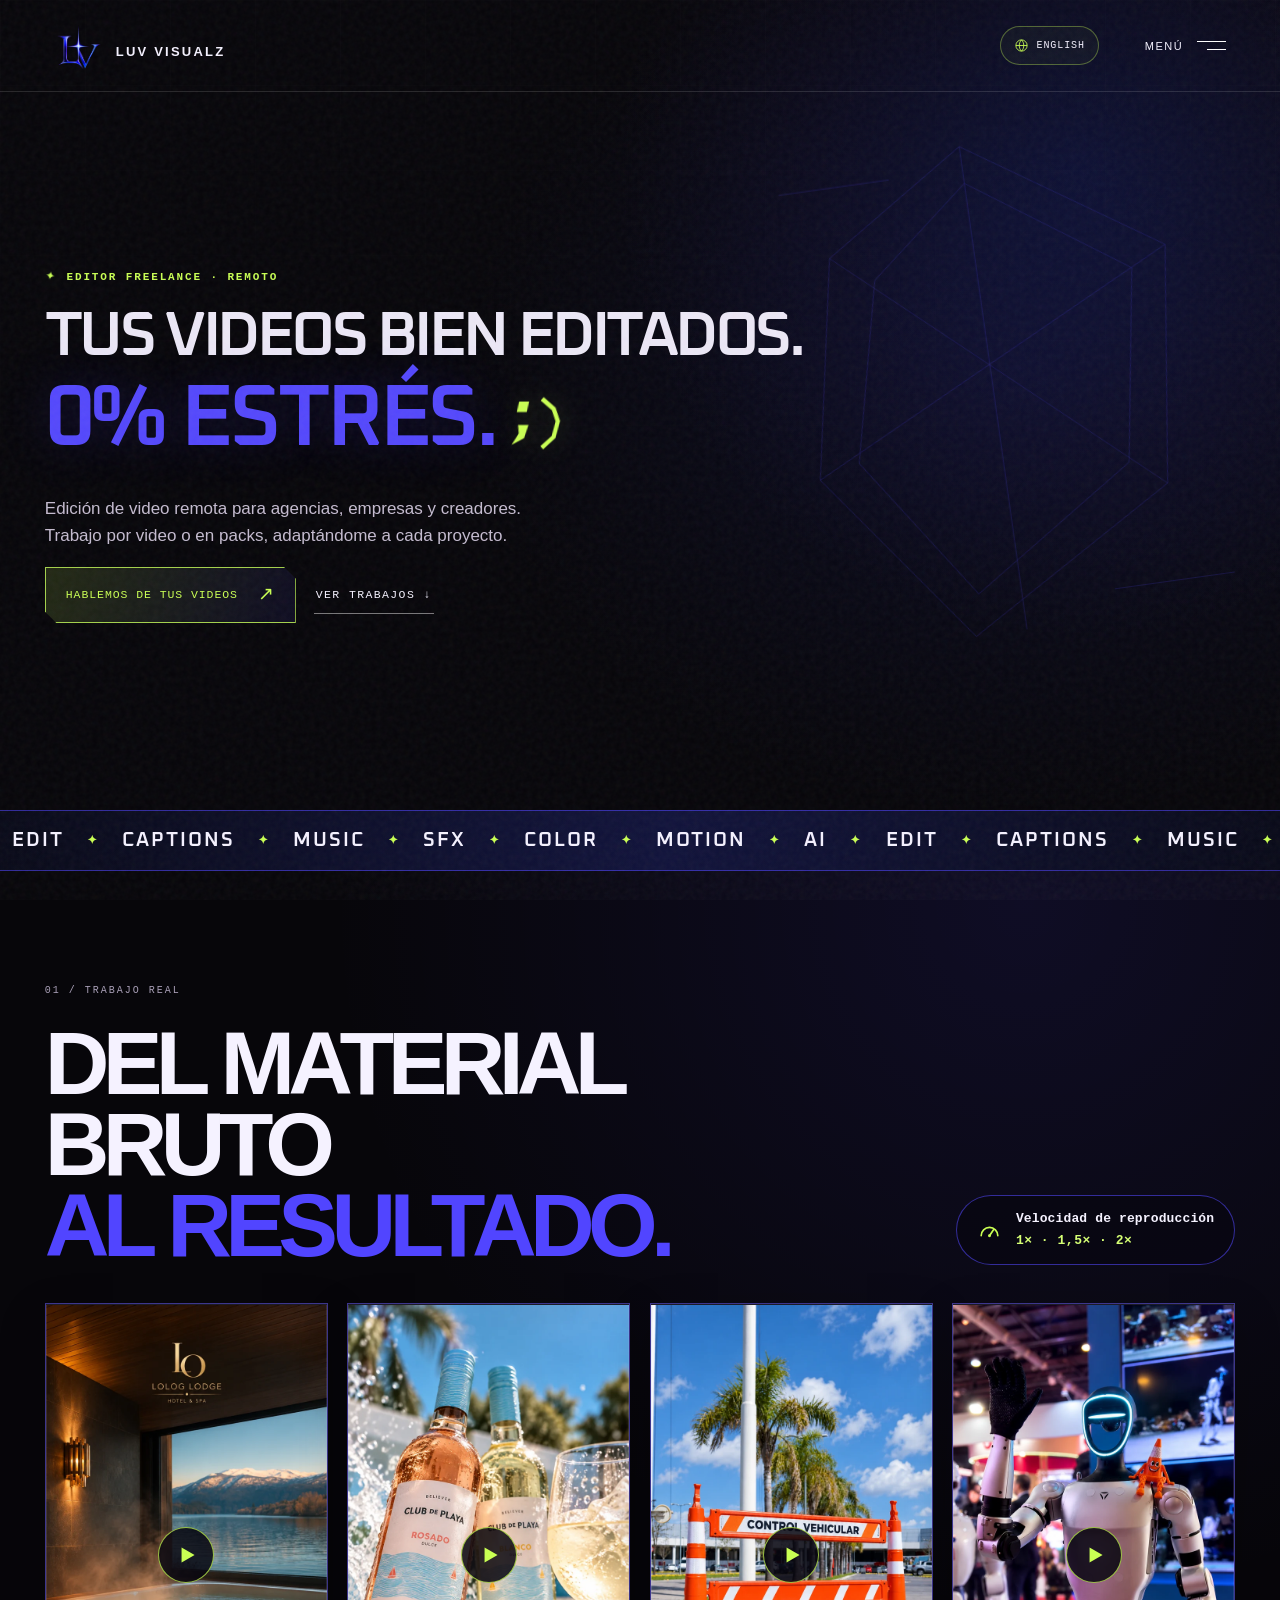
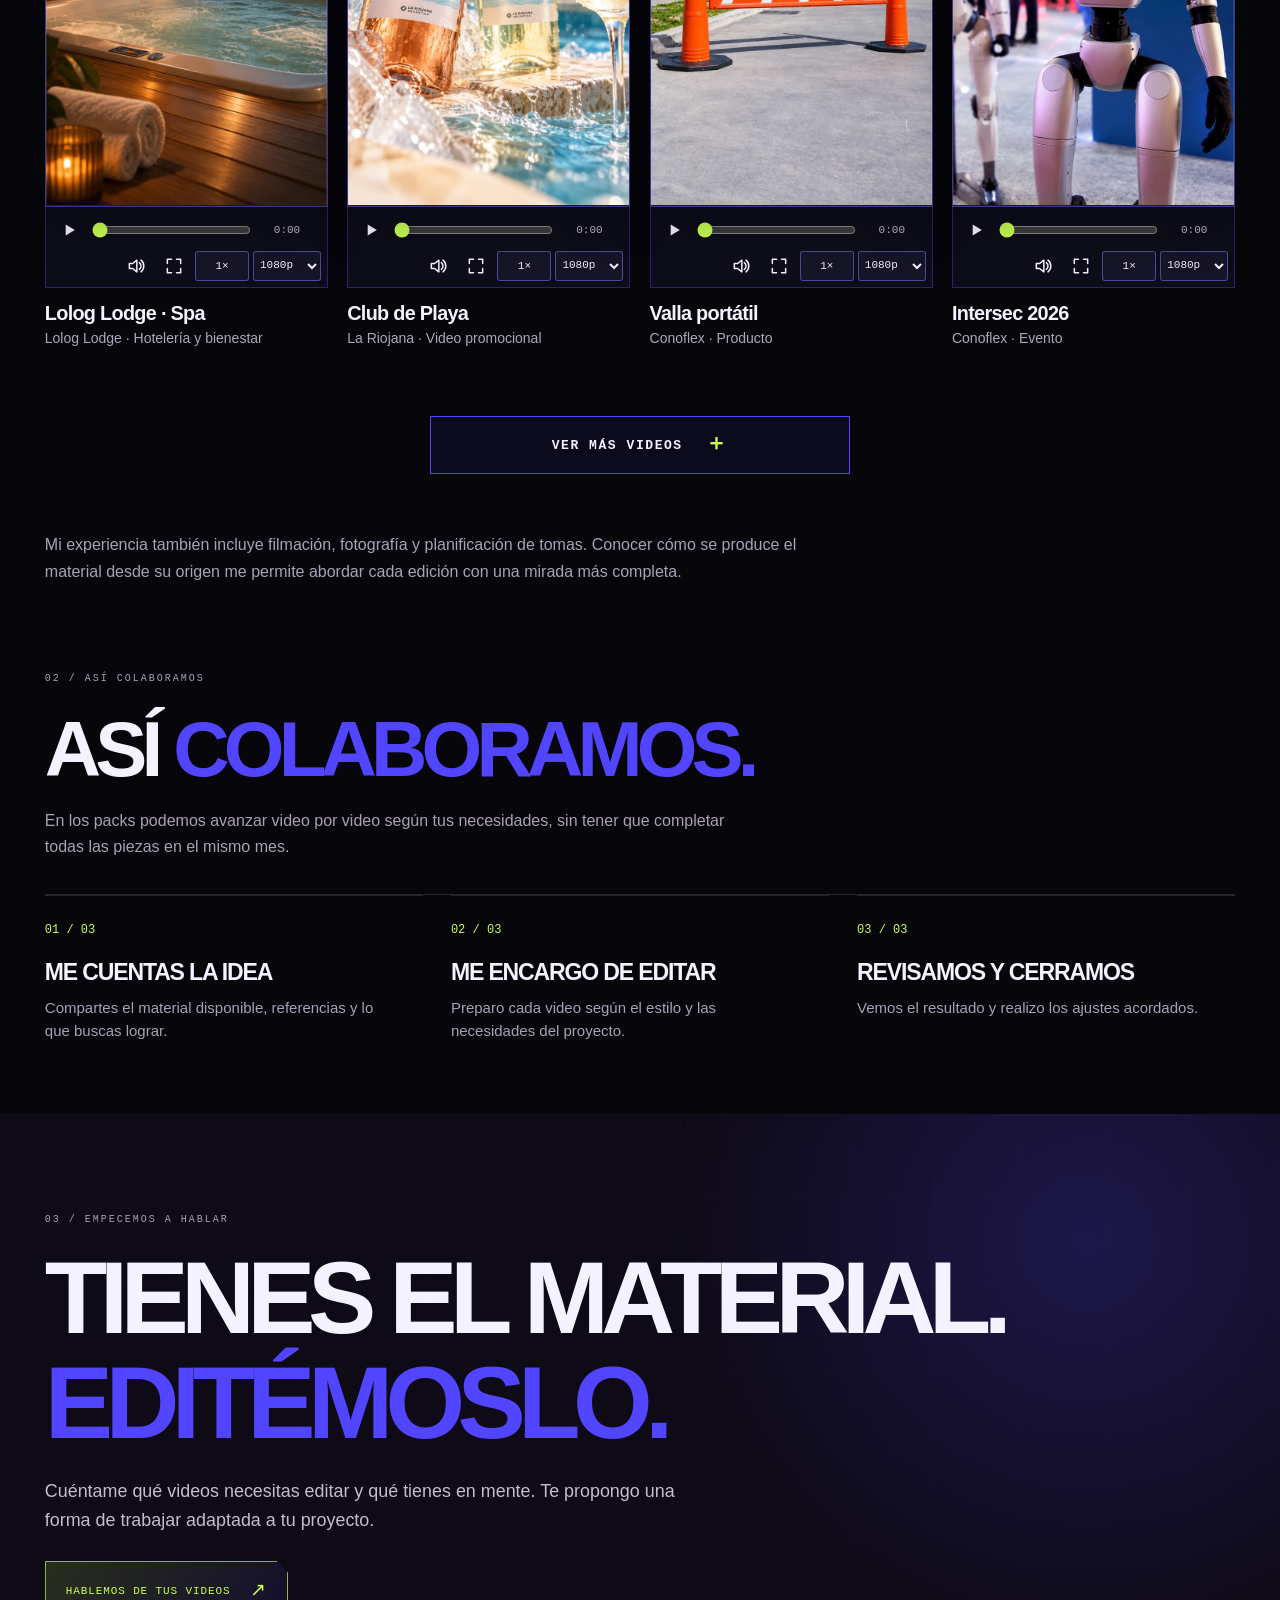
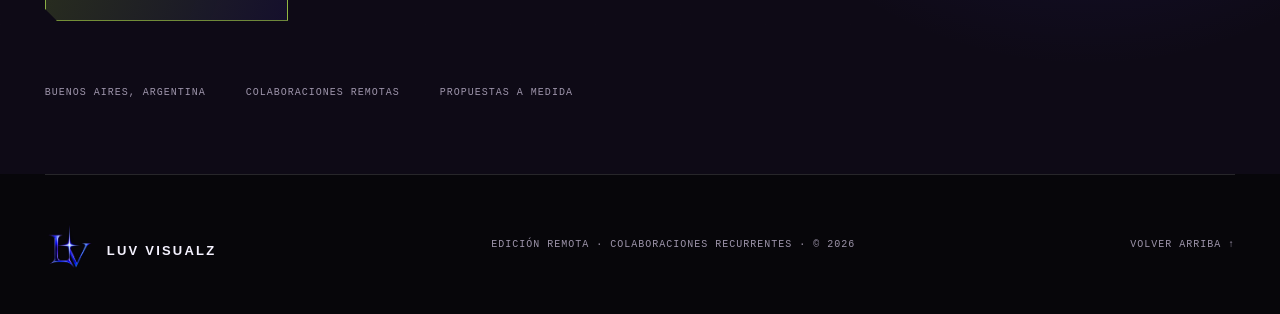
==== commit 53ee2903: "Update editing hero hook in Spanish and English" ====
--- a/index.html
+++ b/index.html
@@ -1,10 +1,10 @@
 <!DOCTYPE html>
-<html lang="es"><head><meta charset="utf-8"><meta name="viewport" content="width=device-width, initial-scale=1"><meta name="theme-color" content="#07060a"><meta name="color-scheme" content="dark"><meta name="description" content="Edición de video freelance y remota para agencias, empresas y creadores. Proyectos individuales o packs flexibles de videos, adaptados a cada cliente."><meta property="og:type" content="website"><meta property="og:site_name" content="Luv Visualz Edición"><meta property="og:title" content="Luv Visualz | Edición de video remota"><meta property="og:description" content="Edición de video para marcas, agencias y creadores. Proyectos individuales y packs flexibles."><meta property="og:url" content="https://luvvisualz.github.io/luvvisualz.edit/"><meta property="og:image" content="https://luvvisualz.github.io/luvvisualz.edit/assets/social/luvvisualz-edicion-og-es-20261118.jpg"><meta property="og:image:secure_url" content="https://luvvisualz.github.io/luvvisualz.edit/assets/social/luvvisualz-edicion-og-es-20261118.jpg"><meta property="og:image:type" content="image/jpeg"><meta property="og:image:width" content="1200"><meta property="og:image:height" content="630"><meta property="og:image:alt" content="Luv Visualz Edición de video remota: portadas de proyectos sobre fondo oscuro ultravioleta."><meta property="og:locale" content="es_ES"><meta name="twitter:card" content="summary_large_image"><meta name="twitter:title" content="Luv Visualz | Edición de video remota"><meta name="twitter:description" content="Edición de video para marcas, agencias y creadores. Proyectos individuales y packs flexibles."><meta name="twitter:image" content="https://luvvisualz.github.io/luvvisualz.edit/assets/social/luvvisualz-edicion-og-es-20261118.jpg"><link rel="canonical" href="https://luvvisualz.github.io/luvvisualz.edit/"><meta name="robots" content="index,follow"><title>Edición de video freelance remota | Luv Visualz</title><link rel="stylesheet" href="./assets/style-v7.css"><link rel="stylesheet" href="./assets/logo-overrides.css"><link rel="stylesheet" href="./assets/player-controls.css?v=20261118-speed-header"><style id="lvz-critical-hero">.hero-wink{display:inline-block;width:.83em;height:.8em;max-width:1em;max-height:1em;vertical-align:middle}.ticker-track{display:flex;flex-flow:row nowrap;white-space:nowrap}.ticker-track>.ticker-group{display:flex;flex:0 0 auto;white-space:nowrap;align-items:center}</style><script defer src="./assets/app.js?v=20261118-speed-header"></script><link rel="preconnect" href="https://luvvisualz.github.io"><link rel="icon" href="./assets/monograma-lv-neon.png" type="image/png"><script type="application/ld+json">{"@context":"https://schema.org","@type":"ProfessionalService","name":"Luv Visualz","description":"Remote video editing and post-production","areaServed":"Worldwide","address":{"@type":"PostalAddress","addressLocality":"Buenos Aires","addressCountry":"AR"}}</script></head>
+<html lang="es"><head><meta charset="utf-8"><meta name="viewport" content="width=device-width, initial-scale=1"><meta name="theme-color" content="#07060a"><meta name="color-scheme" content="dark"><meta name="description" content="Edición de video freelance y remota para agencias, empresas y creadores. Proyectos individuales o packs flexibles de videos, adaptados a cada cliente."><meta property="og:type" content="website"><meta property="og:site_name" content="Luv Visualz Edición"><meta property="og:title" content="Luv Visualz | Edición de video remota"><meta property="og:description" content="Edición de video para marcas, agencias y creadores. Proyectos individuales y packs flexibles."><meta property="og:url" content="https://luvvisualz.github.io/luvvisualz.edit/"><meta property="og:image" content="https://luvvisualz.github.io/luvvisualz.edit/assets/social/luvvisualz-edicion-og-es-20261118.jpg"><meta property="og:image:secure_url" content="https://luvvisualz.github.io/luvvisualz.edit/assets/social/luvvisualz-edicion-og-es-20261118.jpg"><meta property="og:image:type" content="image/jpeg"><meta property="og:image:width" content="1200"><meta property="og:image:height" content="630"><meta property="og:image:alt" content="Luv Visualz Edición de video remota: portadas de proyectos sobre fondo oscuro ultravioleta."><meta property="og:locale" content="es_ES"><meta name="twitter:card" content="summary_large_image"><meta name="twitter:title" content="Luv Visualz | Edición de video remota"><meta name="twitter:description" content="Edición de video para marcas, agencias y creadores. Proyectos individuales y packs flexibles."><meta name="twitter:image" content="https://luvvisualz.github.io/luvvisualz.edit/assets/social/luvvisualz-edicion-og-es-20261118.jpg"><link rel="canonical" href="https://luvvisualz.github.io/luvvisualz.edit/"><meta name="robots" content="index,follow"><title>Edición de video freelance remota | Luv Visualz</title><link rel="stylesheet" href="./assets/style-v7.css?v=20261119-hero-hook"><link rel="stylesheet" href="./assets/logo-overrides.css"><link rel="stylesheet" href="./assets/player-controls.css?v=20261118-buffer-progress"><style id="lvz-critical-hero">.hero-wink{display:inline-block;width:.83em;height:.8em;max-width:1em;max-height:1em;vertical-align:middle}.ticker-track{display:flex;flex-flow:row nowrap;white-space:nowrap}.ticker-track>.ticker-group{display:flex;flex:0 0 auto;white-space:nowrap;align-items:center}</style><script defer src="./assets/app.js?v=20261118-buffer-progress"></script><link rel="preconnect" href="https://luvvisualz.github.io"><link rel="icon" href="./assets/monograma-lv-neon.png" type="image/png"><script type="application/ld+json">{"@context":"https://schema.org","@type":"ProfessionalService","name":"Luv Visualz","description":"Remote video editing and post-production","areaServed":"Worldwide","address":{"@type":"PostalAddress","addressLocality":"Buenos Aires","addressCountry":"AR"}}</script></head>
 <body><a href="#contenido" class="skip">Saltar al contenido</a><div class="noise" aria-hidden="true"></div>
 <header class="site-header"><a href="#inicio" class="brand" aria-label="Luv Visualz — Inicio"><span class="brand-mark"><img src="./assets/monograma-lv-neon.png" alt="" onerror="this.style.display='none';this.nextElementSibling.style.display='inline-grid'"><span class="brand-letter" aria-hidden="true" style="display:none">LVZ</span></span><span class="brand-name">LUV VISUALZ</span></a><div class="header-side"><a href="en/index.html" hreflang="en" class="lang" aria-label="View in English"><svg viewBox="0 0 24 24" aria-hidden="true"><circle cx="12" cy="12" r="9"/><path d="M3 12h18M12 3c2.5 2.5 3.6 5.5 3.6 9S14.5 18.5 12 21c-2.5-2.5-3.6-5.5-3.6-9S9.5 5.5 12 3Z"/></svg>English</a><button type="button" data-menu-button aria-label="Abrir menú" aria-expanded="false" aria-controls="mobile-menu" class="menu-toggle"><span class="label">Menú</span><span class="hamburger" aria-hidden="true"><i></i><i></i></span></button></div></header>
 <div class="menu-scrim" data-menu-scrim></div><aside class="menu-panel" id="mobile-menu" data-menu aria-hidden="true"><div class="menu-top">Navegación / 2026</div><nav class="menu-nav" aria-label="Menú"><a href="#trabajos"><small>01</small>Trabajos<b aria-hidden="true">↗</b></a><a href="#proceso"><small>02</small>Proceso<b aria-hidden="true">↗</b></a><a href="#contacto"><small>03</small>Contacto<b aria-hidden="true">↗</b></a></nav><div class="menu-foot"><span>Edición de video · Remota</span><a href="https://wa.me/5491138848176?text=Hola%2C%20vi%20la%20web%20de%20Luv%20Visualz%20y%20quer%C3%ADa%20consultar%20por%20edici%C3%B3n%20de%20videos." target="_blank" rel="noopener noreferrer">WhatsApp ↗</a></div></aside>
 <main id="contenido">
-<section class="hero hero-v3" id="inicio"><div class="hero-grid" aria-hidden="true"></div><div class="hero-glow" aria-hidden="true"></div><div class="hero-geometry" aria-hidden="true"><svg viewBox="0 0 460 560" fill="none"><path d="M220 15L425 150L392 405L165 540L22 350L65 115Z"/><path d="M220 55L386 170L354 377L174 495L66 338L110 145Z"/><path d="M220 15V540M22 350L425 150M65 115L392 405"/><path d="M20 40H140M320 510H450"/></svg></div><div class="wrap"><p class="hero-kicker"><span class="hero-kicker-mark" aria-hidden="true">✦</span><span class="hero-kicker-service">EDITOR FREELANCE · REMOTO</span></p><h1 class="hero-heading"><span class="hero-question-row"><span class="hero-line hero-line--lead">¿MÁS VIDEOS</span><span class="hero-line hero-line--question">QUE TIEMPO?</span></span><span class="hero-line hero-line--bridge">YO ME OCUPO</span><span class="hero-line hero-line--answer">DEL MONTAJE<svg class="hero-wink" viewBox="0 0 130 126" width="68" height="66" aria-hidden="true" focusable="false" xmlns="http://www.w3.org/2000/svg"><path d="M25 17H46L43 39H22Z" fill="currentColor"/><path d="M27 66H49L42 94L17 108L30 84Z" fill="currentColor"/><path d="M73 11L99 32L110 58L104 91L81 114" fill="none" stroke="currentColor" stroke-width="9" stroke-linejoin="miter"/></svg><span class="sr-only"> ;)</span></span></h1><div class="hero-bottom"><div class="hero-offer"><p>Edición de video remota para agencias, empresas y creadores.<br class="hero-copy-break"> Trabajo por video o en packs, adaptándome a cada proyecto.</p><div class="hero-actions"><a class="button" href="https://wa.me/5491138848176?text=Hola%2C%20vi%20la%20web%20de%20Luv%20Visualz%20y%20quer%C3%ADa%20consultar%20por%20edici%C3%B3n%20de%20videos." target="_blank" rel="noopener noreferrer">Hablemos de tus videos<b aria-hidden="true">↗</b></a><a class="text-link" href="#trabajos">Ver trabajos ↓</a></div></div></div></div></section>
+<section class="hero hero-v3" id="inicio"><div class="hero-grid" aria-hidden="true"></div><div class="hero-glow" aria-hidden="true"></div><div class="hero-geometry" aria-hidden="true"><svg viewBox="0 0 460 560" fill="none"><path d="M220 15L425 150L392 405L165 540L22 350L65 115Z"/><path d="M220 55L386 170L354 377L174 495L66 338L110 145Z"/><path d="M220 15V540M22 350L425 150M65 115L392 405"/><path d="M20 40H140M320 510H450"/></svg></div><div class="wrap"><p class="hero-kicker"><span class="hero-kicker-mark" aria-hidden="true">✦</span><span class="hero-kicker-service">EDITOR FREELANCE · REMOTO</span></p><h1 class="hero-heading hero-heading--new"><span class="hero-line hero-line--promise">TUS VIDEOS BIEN EDITADOS.</span><span class="hero-line hero-line--relief">0% ESTRÉS.<svg class="hero-wink" viewBox="0 0 130 126" width="68" height="66" aria-hidden="true" focusable="false" xmlns="http://www.w3.org/2000/svg"><path d="M25 17H46L43 39H22Z" fill="currentColor"/><path d="M27 66H49L42 94L17 108L30 84Z" fill="currentColor"/><path d="M73 11L99 32L110 58L104 91L81 114" fill="none" stroke="currentColor" stroke-width="9" stroke-linejoin="miter"/></svg><span class="sr-only"> ;)</span></span></h1><div class="hero-bottom"><div class="hero-offer"><p>Edición de video remota para agencias, empresas y creadores.<br class="hero-copy-break"> Trabajo por video o en packs, adaptándome a cada proyecto.</p><div class="hero-actions"><a class="button" href="https://wa.me/5491138848176?text=Hola%2C%20vi%20la%20web%20de%20Luv%20Visualz%20y%20quer%C3%ADa%20consultar%20por%20edici%C3%B3n%20de%20videos." target="_blank" rel="noopener noreferrer">Hablemos de tus videos<b aria-hidden="true">↗</b></a><a class="text-link" href="#trabajos">Ver trabajos ↓</a></div></div></div></div></section>
 <div class="ticker-frame" aria-hidden="true"><div class="ticker"><div class="ticker-track"><div class="ticker-group"><span>EDIT</span><i aria-hidden="true">✦</i><span>CAPTIONS</span><i aria-hidden="true">✦</i><span>MUSIC</span><i aria-hidden="true">✦</i><span>SFX</span><i aria-hidden="true">✦</i><span>COLOR</span><i aria-hidden="true">✦</i><span>MOTION</span><i aria-hidden="true">✦</i><span>AI</span><i aria-hidden="true">✦</i></div><div class="ticker-group"><span>EDIT</span><i aria-hidden="true">✦</i><span>CAPTIONS</span><i aria-hidden="true">✦</i><span>MUSIC</span><i aria-hidden="true">✦</i><span>SFX</span><i aria-hidden="true">✦</i><span>COLOR</span><i aria-hidden="true">✦</i><span>MOTION</span><i aria-hidden="true">✦</i><span>AI</span><i aria-hidden="true">✦</i></div><div class="ticker-group"><span>EDIT</span><i aria-hidden="true">✦</i><span>CAPTIONS</span><i aria-hidden="true">✦</i><span>MUSIC</span><i aria-hidden="true">✦</i><span>SFX</span><i aria-hidden="true">✦</i><span>COLOR</span><i aria-hidden="true">✦</i><span>MOTION</span><i aria-hidden="true">✦</i><span>AI</span><i aria-hidden="true">✦</i></div><div class="ticker-group"><span>EDIT</span><i aria-hidden="true">✦</i><span>CAPTIONS</span><i aria-hidden="true">✦</i><span>MUSIC</span><i aria-hidden="true">✦</i><span>SFX</span><i aria-hidden="true">✦</i><span>COLOR</span><i aria-hidden="true">✦</i><span>MOTION</span><i aria-hidden="true">✦</i><span>AI</span><i aria-hidden="true">✦</i></div><div class="ticker-group"><span>EDIT</span><i aria-hidden="true">✦</i><span>CAPTIONS</span><i aria-hidden="true">✦</i><span>MUSIC</span><i aria-hidden="true">✦</i><span>SFX</span><i aria-hidden="true">✦</i><span>COLOR</span><i aria-hidden="true">✦</i><span>MOTION</span><i aria-hidden="true">✦</i><span>AI</span><i aria-hidden="true">✦</i></div><div class="ticker-group"><span>EDIT</span><i aria-hidden="true">✦</i><span>CAPTIONS</span><i aria-hidden="true">✦</i><span>MUSIC</span><i aria-hidden="true">✦</i><span>SFX</span><i aria-hidden="true">✦</i><span>COLOR</span><i aria-hidden="true">✦</i><span>MOTION</span><i aria-hidden="true">✦</i><span>AI</span><i aria-hidden="true">✦</i></div><div class="ticker-group"><span>EDIT</span><i aria-hidden="true">✦</i><span>CAPTIONS</span><i aria-hidden="true">✦</i><span>MUSIC</span><i aria-hidden="true">✦</i><span>SFX</span><i aria-hidden="true">✦</i><span>COLOR</span><i aria-hidden="true">✦</i><span>MOTION</span><i aria-hidden="true">✦</i><span>AI</span><i aria-hidden="true">✦</i></div><div class="ticker-group"><span>EDIT</span><i aria-hidden="true">✦</i><span>CAPTIONS</span><i aria-hidden="true">✦</i><span>MUSIC</span><i aria-hidden="true">✦</i><span>SFX</span><i aria-hidden="true">✦</i><span>COLOR</span><i aria-hidden="true">✦</i><span>MOTION</span><i aria-hidden="true">✦</i><span>AI</span><i aria-hidden="true">✦</i></div><div class="ticker-group"><span>EDIT</span><i aria-hidden="true">✦</i><span>CAPTIONS</span><i aria-hidden="true">✦</i><span>MUSIC</span><i aria-hidden="true">✦</i><span>SFX</span><i aria-hidden="true">✦</i><span>COLOR</span><i aria-hidden="true">✦</i><span>MOTION</span><i aria-hidden="true">✦</i><span>AI</span><i aria-hidden="true">✦</i></div><div class="ticker-group"><span>EDIT</span><i aria-hidden="true">✦</i><span>CAPTIONS</span><i aria-hidden="true">✦</i><span>MUSIC</span><i aria-hidden="true">✦</i><span>SFX</span><i aria-hidden="true">✦</i><span>COLOR</span><i aria-hidden="true">✦</i><span>MOTION</span><i aria-hidden="true">✦</i><span>AI</span><i aria-hidden="true">✦</i></div><div class="ticker-group"><span>EDIT</span><i aria-hidden="true">✦</i><span>CAPTIONS</span><i aria-hidden="true">✦</i><span>MUSIC</span><i aria-hidden="true">✦</i><span>SFX</span><i aria-hidden="true">✦</i><span>COLOR</span><i aria-hidden="true">✦</i><span>MOTION</span><i aria-hidden="true">✦</i><span>AI</span><i aria-hidden="true">✦</i></div><div class="ticker-group"><span>EDIT</span><i aria-hidden="true">✦</i><span>CAPTIONS</span><i aria-hidden="true">✦</i><span>MUSIC</span><i aria-hidden="true">✦</i><span>SFX</span><i aria-hidden="true">✦</i><span>COLOR</span><i aria-hidden="true">✦</i><span>MOTION</span><i aria-hidden="true">✦</i><span>AI</span><i aria-hidden="true">✦</i></div><div class="ticker-group"><span>EDIT</span><i aria-hidden="true">✦</i><span>CAPTIONS</span><i aria-hidden="true">✦</i><span>MUSIC</span><i aria-hidden="true">✦</i><span>SFX</span><i aria-hidden="true">✦</i><span>COLOR</span><i aria-hidden="true">✦</i><span>MOTION</span><i aria-hidden="true">✦</i><span>AI</span><i aria-hidden="true">✦</i></div><div class="ticker-group"><span>EDIT</span><i aria-hidden="true">✦</i><span>CAPTIONS</span><i aria-hidden="true">✦</i><span>MUSIC</span><i aria-hidden="true">✦</i><span>SFX</span><i aria-hidden="true">✦</i><span>COLOR</span><i aria-hidden="true">✦</i><span>MOTION</span><i aria-hidden="true">✦</i><span>AI</span><i aria-hidden="true">✦</i></div><div class="ticker-group"><span>EDIT</span><i aria-hidden="true">✦</i><span>CAPTIONS</span><i aria-hidden="true">✦</i><span>MUSIC</span><i aria-hidden="true">✦</i><span>SFX</span><i aria-hidden="true">✦</i><span>COLOR</span><i aria-hidden="true">✦</i><span>MOTION</span><i aria-hidden="true">✦</i><span>AI</span><i aria-hidden="true">✦</i></div><div class="ticker-group"><span>EDIT</span><i aria-hidden="true">✦</i><span>CAPTIONS</span><i aria-hidden="true">✦</i><span>MUSIC</span><i aria-hidden="true">✦</i><span>SFX</span><i aria-hidden="true">✦</i><span>COLOR</span><i aria-hidden="true">✦</i><span>MOTION</span><i aria-hidden="true">✦</i><span>AI</span><i aria-hidden="true">✦</i></div><div class="ticker-group"><span>EDIT</span><i aria-hidden="true">✦</i><span>CAPTIONS</span><i aria-hidden="true">✦</i><span>MUSIC</span><i aria-hidden="true">✦</i><span>SFX</span><i aria-hidden="true">✦</i><span>COLOR</span><i aria-hidden="true">✦</i><span>MOTION</span><i aria-hidden="true">✦</i><span>AI</span><i aria-hidden="true">✦</i></div><div class="ticker-group"><span>EDIT</span><i aria-hidden="true">✦</i><span>CAPTIONS</span><i aria-hidden="true">✦</i><span>MUSIC</span><i aria-hidden="true">✦</i><span>SFX</span><i aria-hidden="true">✦</i><span>COLOR</span><i aria-hidden="true">✦</i><span>MOTION</span><i aria-hidden="true">✦</i><span>AI</span><i aria-hidden="true">✦</i></div><div class="ticker-group"><span>EDIT</span><i aria-hidden="true">✦</i><span>CAPTIONS</span><i aria-hidden="true">✦</i><span>MUSIC</span><i aria-hidden="true">✦</i><span>SFX</span><i aria-hidden="true">✦</i><span>COLOR</span><i aria-hidden="true">✦</i><span>MOTION</span><i aria-hidden="true">✦</i><span>AI</span><i aria-hidden="true">✦</i></div><div class="ticker-group"><span>EDIT</span><i aria-hidden="true">✦</i><span>CAPTIONS</span><i aria-hidden="true">✦</i><span>MUSIC</span><i aria-hidden="true">✦</i><span>SFX</span><i aria-hidden="true">✦</i><span>COLOR</span><i aria-hidden="true">✦</i><span>MOTION</span><i aria-hidden="true">✦</i><span>AI</span><i aria-hidden="true">✦</i></div></div></div></div>
 <section class="section work" id="trabajos"><div class="wrap"><div class="section-heading reveal"><div><p class="kicker">01 / Trabajo real</p><h2>DEL MATERIAL BRUTO<br><span>AL RESULTADO.</span></h2></div><div class="work-speed-indicator"><svg viewBox="0 0 24 24" aria-hidden="true" focusable="false"><path d="M4 17a8 8 0 0 1 16 0M12 17l4-6" fill="none" stroke="currentColor" stroke-width="1.6" stroke-linecap="round" stroke-linejoin="round"/><circle cx="12" cy="17" r="1.4" fill="currentColor"/></svg><div><span>Velocidad de reproducción</span><small>1× · 1,5× · 2×</small></div></div></div><div class="work-grid"><article class="work-card reveal"><div class="video-player has-quality" data-player><div class="work-frame"><video playsinline preload="none" poster="./assets/media/covers/lolog-spa-definitiva-20261113.webp" src="./assets/media/lolog-lodge/spa.mp4" aria-label="Reproducir video: Lolog Lodge · Spa"></video><button type="button" data-cover-play aria-label="Reproducir video: Lolog Lodge · Spa" title="Reproducir video: Lolog Lodge · Spa"><svg viewBox="0 0 24 24" aria-hidden="true" focusable="false"><path d="M7 5 19 12 7 19Z" fill="currentColor"/></svg></button></div><div class="video-controls"><button type="button" data-play aria-label="Reproducir video: Lolog Lodge · Spa" aria-pressed="false"><svg viewBox="0 0 24 24" aria-hidden="true" focusable="false" data-play-icon="play"><path d="M8 5.5 19 12 8 18.5Z" fill="currentColor"/></svg><svg viewBox="0 0 24 24" aria-hidden="true" focusable="false" data-play-icon="pause"><path d="M7 5h3v14H7zm7 0h3v14h-3z" fill="currentColor"/></svg></button><input type="range" data-seek min="0" max="1000" value="0" aria-label="Progreso del video"><output data-time>0:00</output><span class="volume-control"><button type="button" data-mute data-volume-state="high" aria-label="Silenciar video"><svg viewBox="0 0 24 24" aria-hidden="true" focusable="false" data-sound-icon="high"><path d="M4 9v6h4l5 4V5L8 9H4Z" fill="none" stroke="currentColor" stroke-width="1.8" stroke-linejoin="round"/><path d="M16 8a5 5 0 0 1 0 8m2-11a9 9 0 0 1 0 14" fill="none" stroke="currentColor" stroke-width="1.8" stroke-linecap="round"/></svg><svg viewBox="0 0 24 24" aria-hidden="true" focusable="false" data-sound-icon="low"><path d="M4 9v6h4l5 4V5L8 9H4Z" fill="none" stroke="currentColor" stroke-width="1.8" stroke-linejoin="round"/><path d="M16 8a5 5 0 0 1 0 8" fill="none" stroke="currentColor" stroke-width="1.8" stroke-linecap="round"/></svg><svg viewBox="0 0 24 24" aria-hidden="true" focusable="false" data-sound-icon="muted"><path d="M4 9v6h4l5 4V5L8 9H4Z" fill="none" stroke="currentColor" stroke-width="1.8" stroke-linejoin="round"/><path d="m16 9 5 6m0-6-5 6" fill="none" stroke="currentColor" stroke-width="1.8" stroke-linecap="round"/></svg></button><input type="range" data-volume min="0" max="100" value="100" aria-label="Volumen"></span><button type="button" data-fullscreen aria-label="Pantalla completa"><svg viewBox="0 0 24 24" aria-hidden="true" focusable="false"><path d="M4 9V4h5m6 0h5v5M4 15v5h5m6 0h5v-5" fill="none" stroke="currentColor" stroke-width="1.8" stroke-linecap="round" stroke-linejoin="round"/></svg></button><button type="button" data-speed aria-label="Velocidad de reproducción: 1×. Activar 1,5×">1×</button><select data-quality aria-label="Calidad del video"><option value="720" data-src="./assets/media/lolog-lodge/spa-720.mp4">720p</option><option value="1080" data-src="./assets/media/lolog-lodge/spa.mp4" selected>1080p</option></select></div></div><h3>Lolog Lodge · Spa</h3><p>Lolog Lodge · Hotelería y bienestar</p></article><article class="work-card reveal"><div class="video-player has-quality" data-player><div class="work-frame"><video playsinline preload="none" poster="./assets/media/covers/club-de-playa-la-riojana-definitiva.webp" src="./assets/media/la-riojana/club-de-playa-la-riojana.mp4" aria-label="Reproducir video: Club de Playa"></video><button type="button" data-cover-play aria-label="Reproducir video: Club de Playa" title="Reproducir video: Club de Playa"><svg viewBox="0 0 24 24" aria-hidden="true" focusable="false"><path d="M7 5 19 12 7 19Z" fill="currentColor"/></svg></button></div><div class="video-controls"><button type="button" data-play aria-label="Reproducir video: Club de Playa" aria-pressed="false"><svg viewBox="0 0 24 24" aria-hidden="true" focusable="false" data-play-icon="play"><path d="M8 5.5 19 12 8 18.5Z" fill="currentColor"/></svg><svg viewBox="0 0 24 24" aria-hidden="true" focusable="false" data-play-icon="pause"><path d="M7 5h3v14H7zm7 0h3v14h-3z" fill="currentColor"/></svg></button><input type="range" data-seek min="0" max="1000" value="0" aria-label="Progreso del video"><output data-time>0:00</output><span class="volume-control"><button type="button" data-mute data-volume-state="high" aria-label="Silenciar video"><svg viewBox="0 0 24 24" aria-hidden="true" focusable="false" data-sound-icon="high"><path d="M4 9v6h4l5 4V5L8 9H4Z" fill="none" stroke="currentColor" stroke-width="1.8" stroke-linejoin="round"/><path d="M16 8a5 5 0 0 1 0 8m2-11a9 9 0 0 1 0 14" fill="none" stroke="currentColor" stroke-width="1.8" stroke-linecap="round"/></svg><svg viewBox="0 0 24 24" aria-hidden="true" focusable="false" data-sound-icon="low"><path d="M4 9v6h4l5 4V5L8 9H4Z" fill="none" stroke="currentColor" stroke-width="1.8" stroke-linejoin="round"/><path d="M16 8a5 5 0 0 1 0 8" fill="none" stroke="currentColor" stroke-width="1.8" stroke-linecap="round"/></svg><svg viewBox="0 0 24 24" aria-hidden="true" focusable="false" data-sound-icon="muted"><path d="M4 9v6h4l5 4V5L8 9H4Z" fill="none" stroke="currentColor" stroke-width="1.8" stroke-linejoin="round"/><path d="m16 9 5 6m0-6-5 6" fill="none" stroke="currentColor" stroke-width="1.8" stroke-linecap="round"/></svg></button><input type="range" data-volume min="0" max="100" value="100" aria-label="Volumen"></span><button type="button" data-fullscreen aria-label="Pantalla completa"><svg viewBox="0 0 24 24" aria-hidden="true" focusable="false"><path d="M4 9V4h5m6 0h5v5M4 15v5h5m6 0h5v-5" fill="none" stroke="currentColor" stroke-width="1.8" stroke-linecap="round" stroke-linejoin="round"/></svg></button><button type="button" data-speed aria-label="Velocidad de reproducción: 1×. Activar 1,5×">1×</button><select data-quality aria-label="Calidad del video"><option value="720" data-src="./assets/media/la-riojana/club-de-playa-la-riojana-720.mp4">720p</option><option value="1080" data-src="./assets/media/la-riojana/club-de-playa-la-riojana.mp4" selected>1080p</option></select></div></div><h3>Club de Playa</h3><p>La Riojana · Video promocional</p></article><article class="work-card reveal"><div class="video-player has-quality" data-player><div class="work-frame"><video playsinline preload="none" poster="./assets/media/covers/valla-portatil-final.webp" src="./assets/media/valla-portatil/valla-1080.mp4" aria-label="Reproducir video: Valla portátil"></video><button type="button" data-cover-play aria-label="Reproducir video: Valla portátil" title="Reproducir video: Valla portátil"><svg viewBox="0 0 24 24" aria-hidden="true" focusable="false"><path d="M7 5 19 12 7 19Z" fill="currentColor"/></svg></button></div><div class="video-controls"><button type="button" data-play aria-label="Reproducir video: Valla portátil" aria-pressed="false"><svg viewBox="0 0 24 24" aria-hidden="true" focusable="false" data-play-icon="play"><path d="M8 5.5 19 12 8 18.5Z" fill="currentColor"/></svg><svg viewBox="0 0 24 24" aria-hidden="true" focusable="false" data-play-icon="pause"><path d="M7 5h3v14H7zm7 0h3v14h-3z" fill="currentColor"/></svg></button><input type="range" data-seek min="0" max="1000" value="0" aria-label="Progreso del video"><output data-time>0:00</output><span class="volume-control"><button type="button" data-mute data-volume-state="high" aria-label="Silenciar video"><svg viewBox="0 0 24 24" aria-hidden="true" focusable="false" data-sound-icon="high"><path d="M4 9v6h4l5 4V5L8 9H4Z" fill="none" stroke="currentColor" stroke-width="1.8" stroke-linejoin="round"/><path d="M16 8a5 5 0 0 1 0 8m2-11a9 9 0 0 1 0 14" fill="none" stroke="currentColor" stroke-width="1.8" stroke-linecap="round"/></svg><svg viewBox="0 0 24 24" aria-hidden="true" focusable="false" data-sound-icon="low"><path d="M4 9v6h4l5 4V5L8 9H4Z" fill="none" stroke="currentColor" stroke-width="1.8" stroke-linejoin="round"/><path d="M16 8a5 5 0 0 1 0 8" fill="none" stroke="currentColor" stroke-width="1.8" stroke-linecap="round"/></svg><svg viewBox="0 0 24 24" aria-hidden="true" focusable="false" data-sound-icon="muted"><path d="M4 9v6h4l5 4V5L8 9H4Z" fill="none" stroke="currentColor" stroke-width="1.8" stroke-linejoin="round"/><path d="m16 9 5 6m0-6-5 6" fill="none" stroke="currentColor" stroke-width="1.8" stroke-linecap="round"/></svg></button><input type="range" data-volume min="0" max="100" value="100" aria-label="Volumen"></span><button type="button" data-fullscreen aria-label="Pantalla completa"><svg viewBox="0 0 24 24" aria-hidden="true" focusable="false"><path d="M4 9V4h5m6 0h5v5M4 15v5h5m6 0h5v-5" fill="none" stroke="currentColor" stroke-width="1.8" stroke-linecap="round" stroke-linejoin="round"/></svg></button><button type="button" data-speed aria-label="Velocidad de reproducción: 1×. Activar 1,5×">1×</button><select data-quality aria-label="Calidad del video"><option value="720" data-src="./assets/media/valla-portatil/valla-720.mp4">720p</option><option value="1080" data-src="./assets/media/valla-portatil/valla-1080.mp4" selected>1080p</option></select></div></div><h3>Valla portátil</h3><p>Conoflex · Producto</p></article><article class="work-card reveal"><div class="video-player has-quality" data-player><div class="work-frame"><video playsinline preload="none" poster="./assets/media/covers/intersec-final.webp" src="./assets/media/intersec/intersec-1080.mp4" aria-label="Reproducir video: Intersec 2026"></video><button type="button" data-cover-play aria-label="Reproducir video: Intersec 2026" title="Reproducir video: Intersec 2026"><svg viewBox="0 0 24 24" aria-hidden="true" focusable="false"><path d="M7 5 19 12 7 19Z" fill="currentColor"/></svg></button></div><div class="video-controls"><button type="button" data-play aria-label="Reproducir video: Intersec 2026" aria-pressed="false"><svg viewBox="0 0 24 24" aria-hidden="true" focusable="false" data-play-icon="play"><path d="M8 5.5 19 12 8 18.5Z" fill="currentColor"/></svg><svg viewBox="0 0 24 24" aria-hidden="true" focusable="false" data-play-icon="pause"><path d="M7 5h3v14H7zm7 0h3v14h-3z" fill="currentColor"/></svg></button><input type="range" data-seek min="0" max="1000" value="0" aria-label="Progreso del video"><output data-time>0:00</output><span class="volume-control"><button type="button" data-mute data-volume-state="high" aria-label="Silenciar video"><svg viewBox="0 0 24 24" aria-hidden="true" focusable="false" data-sound-icon="high"><path d="M4 9v6h4l5 4V5L8 9H4Z" fill="none" stroke="currentColor" stroke-width="1.8" stroke-linejoin="round"/><path d="M16 8a5 5 0 0 1 0 8m2-11a9 9 0 0 1 0 14" fill="none" stroke="currentColor" stroke-width="1.8" stroke-linecap="round"/></svg><svg viewBox="0 0 24 24" aria-hidden="true" focusable="false" data-sound-icon="low"><path d="M4 9v6h4l5 4V5L8 9H4Z" fill="none" stroke="currentColor" stroke-width="1.8" stroke-linejoin="round"/><path d="M16 8a5 5 0 0 1 0 8" fill="none" stroke="currentColor" stroke-width="1.8" stroke-linecap="round"/></svg><svg viewBox="0 0 24 24" aria-hidden="true" focusable="false" data-sound-icon="muted"><path d="M4 9v6h4l5 4V5L8 9H4Z" fill="none" stroke="currentColor" stroke-width="1.8" stroke-linejoin="round"/><path d="m16 9 5 6m0-6-5 6" fill="none" stroke="currentColor" stroke-width="1.8" stroke-linecap="round"/></svg></button><input type="range" data-volume min="0" max="100" value="100" aria-label="Volumen"></span><button type="button" data-fullscreen aria-label="Pantalla completa"><svg viewBox="0 0 24 24" aria-hidden="true" focusable="false"><path d="M4 9V4h5m6 0h5v5M4 15v5h5m6 0h5v-5" fill="none" stroke="currentColor" stroke-width="1.8" stroke-linecap="round" stroke-linejoin="round"/></svg></button><button type="button" data-speed aria-label="Velocidad de reproducción: 1×. Activar 1,5×">1×</button><select data-quality aria-label="Calidad del video"><option value="720" data-src="./assets/media/intersec/intersec-720.mp4">720p</option><option value="1080" data-src="./assets/media/intersec/intersec-1080.mp4" selected>1080p</option></select></div></div><h3>Intersec 2026</h3><p>Conoflex · Evento</p></article></div></div></section>
 <section class="more-work wrap" aria-label="Más trabajos"><details><summary>VER MÁS VIDEOS <span aria-hidden="true">＋</span></summary><div class="more-work-panel"><article class="work-card"><div class="video-player has-quality" data-player><div class="work-frame"><video playsinline preload="none" poster="./assets/media/covers/lolog-hotel-definitiva-20261113.webp" src="./assets/media/lolog-lodge/hotel-boutique.mp4" aria-label="Reproducir video: Lolog Lodge · Hotel boutique"></video><button type="button" data-cover-play aria-label="Reproducir video: Lolog Lodge · Hotel boutique" title="Reproducir video: Lolog Lodge · Hotel boutique"><svg viewBox="0 0 24 24" aria-hidden="true" focusable="false"><path d="M7 5 19 12 7 19Z" fill="currentColor"/></svg></button></div><div class="video-controls"><button type="button" data-play aria-label="Reproducir video: Lolog Lodge · Hotel boutique" aria-pressed="false"><svg viewBox="0 0 24 24" aria-hidden="true" focusable="false" data-play-icon="play"><path d="M8 5.5 19 12 8 18.5Z" fill="currentColor"/></svg><svg viewBox="0 0 24 24" aria-hidden="true" focusable="false" data-play-icon="pause"><path d="M7 5h3v14H7zm7 0h3v14h-3z" fill="currentColor"/></svg></button><input type="range" data-seek min="0" max="1000" value="0" aria-label="Progreso del video"><output data-time>0:00</output><span class="volume-control"><button type="button" data-mute data-volume-state="high" aria-label="Silenciar video"><svg viewBox="0 0 24 24" aria-hidden="true" focusable="false" data-sound-icon="high"><path d="M4 9v6h4l5 4V5L8 9H4Z" fill="none" stroke="currentColor" stroke-width="1.8" stroke-linejoin="round"/><path d="M16 8a5 5 0 0 1 0 8m2-11a9 9 0 0 1 0 14" fill="none" stroke="currentColor" stroke-width="1.8" stroke-linecap="round"/></svg><svg viewBox="0 0 24 24" aria-hidden="true" focusable="false" data-sound-icon="low"><path d="M4 9v6h4l5 4V5L8 9H4Z" fill="none" stroke="currentColor" stroke-width="1.8" stroke-linejoin="round"/><path d="M16 8a5 5 0 0 1 0 8" fill="none" stroke="currentColor" stroke-width="1.8" stroke-linecap="round"/></svg><svg viewBox="0 0 24 24" aria-hidden="true" focusable="false" data-sound-icon="muted"><path d="M4 9v6h4l5 4V5L8 9H4Z" fill="none" stroke="currentColor" stroke-width="1.8" stroke-linejoin="round"/><path d="m16 9 5 6m0-6-5 6" fill="none" stroke="currentColor" stroke-width="1.8" stroke-linecap="round"/></svg></button><input type="range" data-volume min="0" max="100" value="100" aria-label="Volumen"></span><button type="button" data-fullscreen aria-label="Pantalla completa"><svg viewBox="0 0 24 24" aria-hidden="true" focusable="false"><path d="M4 9V4h5m6 0h5v5M4 15v5h5m6 0h5v-5" fill="none" stroke="currentColor" stroke-width="1.8" stroke-linecap="round" stroke-linejoin="round"/></svg></button><button type="button" data-speed aria-label="Velocidad de reproducción: 1×. Activar 1,5×">1×</button><select data-quality aria-label="Calidad del video"><option value="720" data-src="./assets/media/lolog-lodge/hotel-boutique-720.mp4">720p</option><option value="1080" data-src="./assets/media/lolog-lodge/hotel-boutique.mp4" selected>1080p</option></select></div></div><h3>Lolog Lodge · Hotel boutique</h3><p>Lolog Lodge · Video promocional</p></article><article class="work-card"><div class="video-player has-quality" data-player><div class="work-frame"><video playsinline preload="none" poster="./assets/media/covers/lupart-final.webp" src="https://luvvisualz.github.io/work/lupart/videos/mundial-2026-hangcha.mp4" aria-label="Reproducir video: Autoelevadores Hangcha"></video><button type="button" data-cover-play aria-label="Reproducir video: Autoelevadores Hangcha" title="Reproducir video: Autoelevadores Hangcha"><svg viewBox="0 0 24 24" aria-hidden="true" focusable="false"><path d="M7 5 19 12 7 19Z" fill="currentColor"/></svg></button></div><div class="video-controls"><button type="button" data-play aria-label="Reproducir video: Autoelevadores Hangcha" aria-pressed="false"><svg viewBox="0 0 24 24" aria-hidden="true" focusable="false" data-play-icon="play"><path d="M8 5.5 19 12 8 18.5Z" fill="currentColor"/></svg><svg viewBox="0 0 24 24" aria-hidden="true" focusable="false" data-play-icon="pause"><path d="M7 5h3v14H7zm7 0h3v14h-3z" fill="currentColor"/></svg></button><input type="range" data-seek min="0" max="1000" value="0" aria-label="Progreso del video"><output data-time>0:00</output><span class="volume-control"><button type="button" data-mute data-volume-state="high" aria-label="Silenciar video"><svg viewBox="0 0 24 24" aria-hidden="true" focusable="false" data-sound-icon="high"><path d="M4 9v6h4l5 4V5L8 9H4Z" fill="none" stroke="currentColor" stroke-width="1.8" stroke-linejoin="round"/><path d="M16 8a5 5 0 0 1 0 8m2-11a9 9 0 0 1 0 14" fill="none" stroke="currentColor" stroke-width="1.8" stroke-linecap="round"/></svg><svg viewBox="0 0 24 24" aria-hidden="true" focusable="false" data-sound-icon="low"><path d="M4 9v6h4l5 4V5L8 9H4Z" fill="none" stroke="currentColor" stroke-width="1.8" stroke-linejoin="round"/><path d="M16 8a5 5 0 0 1 0 8" fill="none" stroke="currentColor" stroke-width="1.8" stroke-linecap="round"/></svg><svg viewBox="0 0 24 24" aria-hidden="true" focusable="false" data-sound-icon="muted"><path d="M4 9v6h4l5 4V5L8 9H4Z" fill="none" stroke="currentColor" stroke-width="1.8" stroke-linejoin="round"/><path d="m16 9 5 6m0-6-5 6" fill="none" stroke="currentColor" stroke-width="1.8" stroke-linecap="round"/></svg></button><input type="range" data-volume min="0" max="100" value="100" aria-label="Volumen"></span><button type="button" data-fullscreen aria-label="Pantalla completa"><svg viewBox="0 0 24 24" aria-hidden="true" focusable="false"><path d="M4 9V4h5m6 0h5v5M4 15v5h5m6 0h5v-5" fill="none" stroke="currentColor" stroke-width="1.8" stroke-linecap="round" stroke-linejoin="round"/></svg></button><button type="button" data-speed aria-label="Velocidad de reproducción: 1×. Activar 1,5×">1×</button><select data-quality aria-label="Calidad del video"><option value="720" data-src="./assets/media/lupart/mundial-2026-hangcha-720.mp4">720p</option><option value="1080" data-src="https://luvvisualz.github.io/work/lupart/videos/mundial-2026-hangcha.mp4" selected>1080p</option></select></div></div><h3>Autoelevadores Hangcha</h3><p>Lupart · Promoción por el Mundial</p></article><article class="work-card"><div class="video-player has-quality" data-player><div class="work-frame"><video playsinline preload="none" poster="./assets/media/covers/vios-marriott-la-riojana-definitiva.webp" src="./assets/media/la-riojana/vios-marriott-la-riojana.mp4" aria-label="Reproducir video: VIOS · Hotel Marriott"></video><button type="button" data-cover-play aria-label="Reproducir video: VIOS · Hotel Marriott" title="Reproducir video: VIOS · Hotel Marriott"><svg viewBox="0 0 24 24" aria-hidden="true" focusable="false"><path d="M7 5 19 12 7 19Z" fill="currentColor"/></svg></button></div><div class="video-controls"><button type="button" data-play aria-label="Reproducir video: VIOS · Hotel Marriott" aria-pressed="false"><svg viewBox="0 0 24 24" aria-hidden="true" focusable="false" data-play-icon="play"><path d="M8 5.5 19 12 8 18.5Z" fill="currentColor"/></svg><svg viewBox="0 0 24 24" aria-hidden="true" focusable="false" data-play-icon="pause"><path d="M7 5h3v14H7zm7 0h3v14h-3z" fill="currentColor"/></svg></button><input type="range" data-seek min="0" max="1000" value="0" aria-label="Progreso del video"><output data-time>0:00</output><span class="volume-control"><button type="button" data-mute data-volume-state="high" aria-label="Silenciar video"><svg viewBox="0 0 24 24" aria-hidden="true" focusable="false" data-sound-icon="high"><path d="M4 9v6h4l5 4V5L8 9H4Z" fill="none" stroke="currentColor" stroke-width="1.8" stroke-linejoin="round"/><path d="M16 8a5 5 0 0 1 0 8m2-11a9 9 0 0 1 0 14" fill="none" stroke="currentColor" stroke-width="1.8" stroke-linecap="round"/></svg><svg viewBox="0 0 24 24" aria-hidden="true" focusable="false" data-sound-icon="low"><path d="M4 9v6h4l5 4V5L8 9H4Z" fill="none" stroke="currentColor" stroke-width="1.8" stroke-linejoin="round"/><path d="M16 8a5 5 0 0 1 0 8" fill="none" stroke="currentColor" stroke-width="1.8" stroke-linecap="round"/></svg><svg viewBox="0 0 24 24" aria-hidden="true" focusable="false" data-sound-icon="muted"><path d="M4 9v6h4l5 4V5L8 9H4Z" fill="none" stroke="currentColor" stroke-width="1.8" stroke-linejoin="round"/><path d="m16 9 5 6m0-6-5 6" fill="none" stroke="currentColor" stroke-width="1.8" stroke-linecap="round"/></svg></button><input type="range" data-volume min="0" max="100" value="100" aria-label="Volumen"></span><button type="button" data-fullscreen aria-label="Pantalla completa"><svg viewBox="0 0 24 24" aria-hidden="true" focusable="false"><path d="M4 9V4h5m6 0h5v5M4 15v5h5m6 0h5v-5" fill="none" stroke="currentColor" stroke-width="1.8" stroke-linecap="round" stroke-linejoin="round"/></svg></button><button type="button" data-speed aria-label="Velocidad de reproducción: 1×. Activar 1,5×">1×</button><select data-quality aria-label="Calidad del video"><option value="720" data-src="./assets/media/la-riojana/vios-marriott-la-riojana-720.mp4">720p</option><option value="1080" data-src="./assets/media/la-riojana/vios-marriott-la-riojana.mp4" selected>1080p</option></select></div></div><h3>VIOS · Hotel Marriott</h3><p>La Riojana · Feria de vinos orgánicos</p></article><article class="work-card"><div class="video-player has-quality" data-player><div class="work-frame"><video playsinline preload="none" poster="./assets/media/covers/bienestar-final.webp" src="https://luvvisualz.github.io/work/bienestar/videos/silla-e60-hd.mp4" aria-label="Reproducir video: Smart Lite E60"></video><button type="button" data-cover-play aria-label="Reproducir video: Smart Lite E60" title="Reproducir video: Smart Lite E60"><svg viewBox="0 0 24 24" aria-hidden="true" focusable="false"><path d="M7 5 19 12 7 19Z" fill="currentColor"/></svg></button></div><div class="video-controls"><button type="button" data-play aria-label="Reproducir video: Smart Lite E60" aria-pressed="false"><svg viewBox="0 0 24 24" aria-hidden="true" focusable="false" data-play-icon="play"><path d="M8 5.5 19 12 8 18.5Z" fill="currentColor"/></svg><svg viewBox="0 0 24 24" aria-hidden="true" focusable="false" data-play-icon="pause"><path d="M7 5h3v14H7zm7 0h3v14h-3z" fill="currentColor"/></svg></button><input type="range" data-seek min="0" max="1000" value="0" aria-label="Progreso del video"><output data-time>0:00</output><span class="volume-control"><button type="button" data-mute data-volume-state="high" aria-label="Silenciar video"><svg viewBox="0 0 24 24" aria-hidden="true" focusable="false" data-sound-icon="high"><path d="M4 9v6h4l5 4V5L8 9H4Z" fill="none" stroke="currentColor" stroke-width="1.8" stroke-linejoin="round"/><path d="M16 8a5 5 0 0 1 0 8m2-11a9 9 0 0 1 0 14" fill="none" stroke="currentColor" stroke-width="1.8" stroke-linecap="round"/></svg><svg viewBox="0 0 24 24" aria-hidden="true" focusable="false" data-sound-icon="low"><path d="M4 9v6h4l5 4V5L8 9H4Z" fill="none" stroke="currentColor" stroke-width="1.8" stroke-linejoin="round"/><path d="M16 8a5 5 0 0 1 0 8" fill="none" stroke="currentColor" stroke-width="1.8" stroke-linecap="round"/></svg><svg viewBox="0 0 24 24" aria-hidden="true" focusable="false" data-sound-icon="muted"><path d="M4 9v6h4l5 4V5L8 9H4Z" fill="none" stroke="currentColor" stroke-width="1.8" stroke-linejoin="round"/><path d="m16 9 5 6m0-6-5 6" fill="none" stroke="currentColor" stroke-width="1.8" stroke-linecap="round"/></svg></button><input type="range" data-volume min="0" max="100" value="100" aria-label="Volumen"></span><button type="button" data-fullscreen aria-label="Pantalla completa"><svg viewBox="0 0 24 24" aria-hidden="true" focusable="false"><path d="M4 9V4h5m6 0h5v5M4 15v5h5m6 0h5v-5" fill="none" stroke="currentColor" stroke-width="1.8" stroke-linecap="round" stroke-linejoin="round"/></svg></button><button type="button" data-speed aria-label="Velocidad de reproducción: 1×. Activar 1,5×">1×</button><select data-quality aria-label="Calidad del video"><option value="720" data-src="./assets/media/bienestar/silla-e60-hd-720.mp4">720p</option><option value="1080" data-src="https://luvvisualz.github.io/work/bienestar/videos/silla-e60-hd.mp4" selected>1080p</option></select></div></div><h3>Smart Lite E60</h3><p>Bienestar y Soluciones · Producto</p></article></div></details><p class="portfolio-note">Mi experiencia también incluye filmación, fotografía y planificación de tomas. Conocer cómo se produce el material desde su origen me permite abordar cada edición con una mirada más completa.</p></section>
--- a/assets/style-v7.css
+++ b/assets/style-v7.css
@@ -248,6 +248,9 @@
 .more-work details[open] summary span{transform:rotate(45deg)}
 .more-work.wrap{width:min(1440px,calc(100% - 7vw))}
 .more-work-panel{display:grid;grid-template-columns:repeat(4,minmax(0,1fr));gap:clamp(14px,1.5vw,22px);margin-top:34px}
+.more-work details[open] .more-work-panel{margin-top:56px}
+@media(max-width:900px){.more-work details[open] .more-work-panel{margin-top:50px}}
+@media(max-width:620px){.more-work details[open] .more-work-panel{margin-top:42px}}
 @media(max-width:900px){.more-work.wrap{width:min(100% - 44px,760px)}.more-work-panel{grid-template-columns:repeat(2,minmax(0,1fr))}}
 @media(max-width:620px){.more-work{margin-top:42px}.more-work.wrap{width:calc(100% - 36px)}.more-work-panel{grid-auto-flow:column;grid-auto-columns:min(78vw,285px);grid-template-columns:none;gap:15px;overflow-x:auto;scroll-snap-type:x mandatory;padding:0 0 18px;overscroll-behavior-inline:contain}}
 
@@ -325,3 +328,12 @@
   html[lang="es"] .hero-v3 .hero-line--answer{margin-left:0}
 }
 @media(max-width:900px){html[lang="es"] .hero-copy-break{display:none}}
+
+/* Two-line editing hook: keep one continuous promise and the original SVG wink. */
+html[lang] .hero-v3 .hero-heading--new{display:flex;flex-direction:column;align-items:flex-start;width:100%;max-width:100%;font-size:clamp(54px,6vw,106px);line-height:1.02;letter-spacing:-.045em}
+.hero-v3 .hero-heading--new .hero-line--promise{font-size:.82em;white-space:nowrap;color:#ece8f6}
+.hero-v3 .hero-heading--new .hero-line--relief{display:flex;align-items:center;gap:.1em;margin-top:.08em;font-size:1.13em;white-space:nowrap;color:#5448FC;font-weight:600}
+.hero-v3 .hero-heading--new .hero-wink{width:.72em!important;height:.69em!important;max-width:.72em!important;max-height:.69em!important}
+.hero-v3 .hero-heading--new + .hero-bottom{margin-left:0;width:auto;margin-top:30px}
+@media(max-width:900px){html[lang] .hero-v3 .hero-heading--new{font-size:clamp(52px,6vw,85px)}}
+@media(max-width:620px){html[lang] .hero-v3 .hero-heading--new{font-size:clamp(38px,10.8vw,56px);line-height:1.04}.hero-v3 .hero-heading--new .hero-line--promise{font-size:.91em;white-space:normal;text-wrap:balance}.hero-v3 .hero-heading--new .hero-line--relief{font-size:1.04em;margin-top:.13em}.hero-v3 .hero-heading--new + .hero-bottom{margin-top:27px}}
--- a/assets/player-controls.css
+++ b/assets/player-controls.css
@@ -40,3 +40,11 @@
 .site-header.header-away{transform:translateY(-105%)}
 .site-header.menu-visible{z-index:40;transform:none}
 @media(prefers-reduced-motion:reduce){.site-header{transition:none}}
+
+/* Immediate play acknowledgement, with a delayed spinner inside the existing button. */
+.video-player.play-pending .work-frame [data-cover-play]{border-color:var(--acid);box-shadow:0 0 0 3px #c9ff5329,0 0 18px #c9ff5330}
+.video-player.play-buffering .work-frame [data-cover-play],.video-player.is-loading .work-frame [data-cover-play]{display:grid;pointer-events:none}
+.video-player.play-buffering .work-frame [data-cover-play] svg,.video-player.is-loading .work-frame [data-cover-play] svg{display:none}
+.video-player.play-buffering .work-frame [data-cover-play]::after,.video-player.is-loading .work-frame [data-cover-play]::after{content:"";width:20px;height:20px;border:2px solid #c9ff5363;border-top-color:var(--acid);border-radius:50%;animation:lvz-play-spin .75s linear infinite}
+@keyframes lvz-play-spin{to{transform:rotate(360deg)}}
+@media(prefers-reduced-motion:reduce){.video-player.play-buffering .work-frame [data-cover-play]::after,.video-player.is-loading .work-frame [data-cover-play]::after{animation:none}}
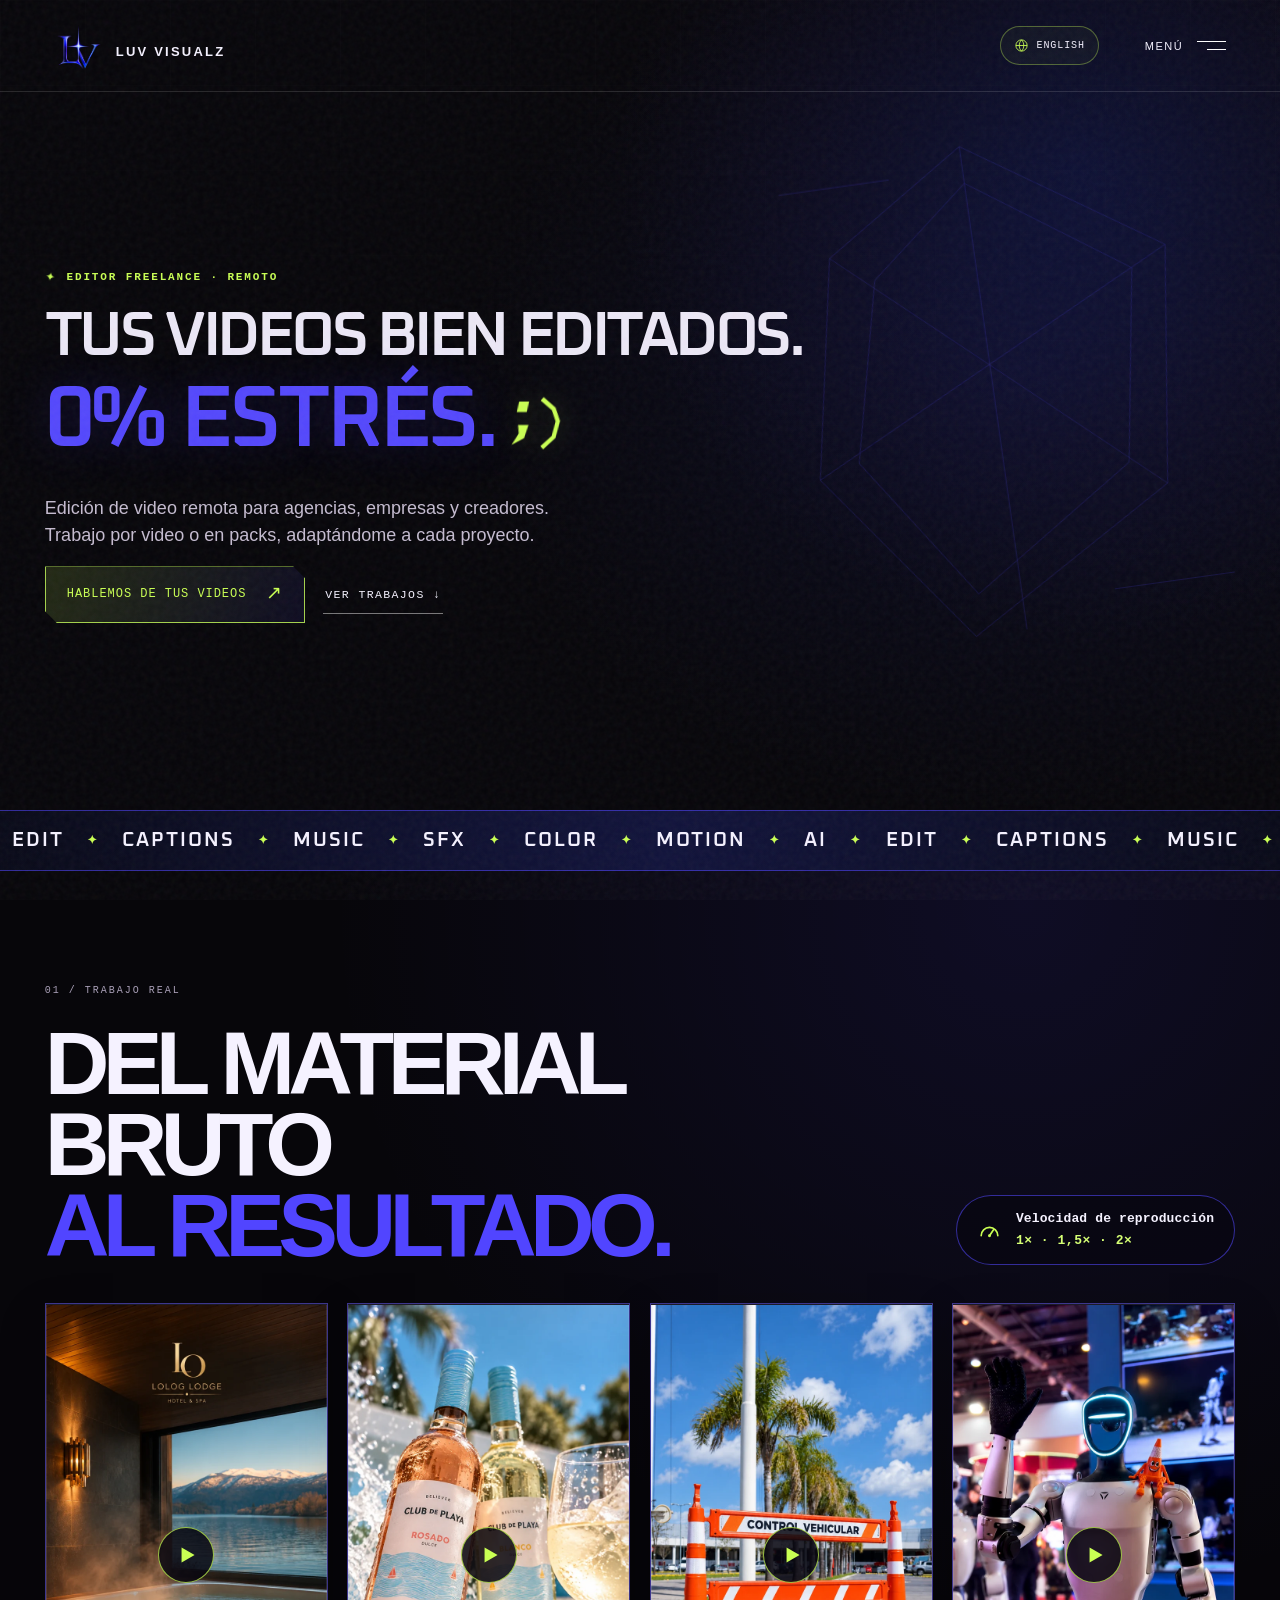
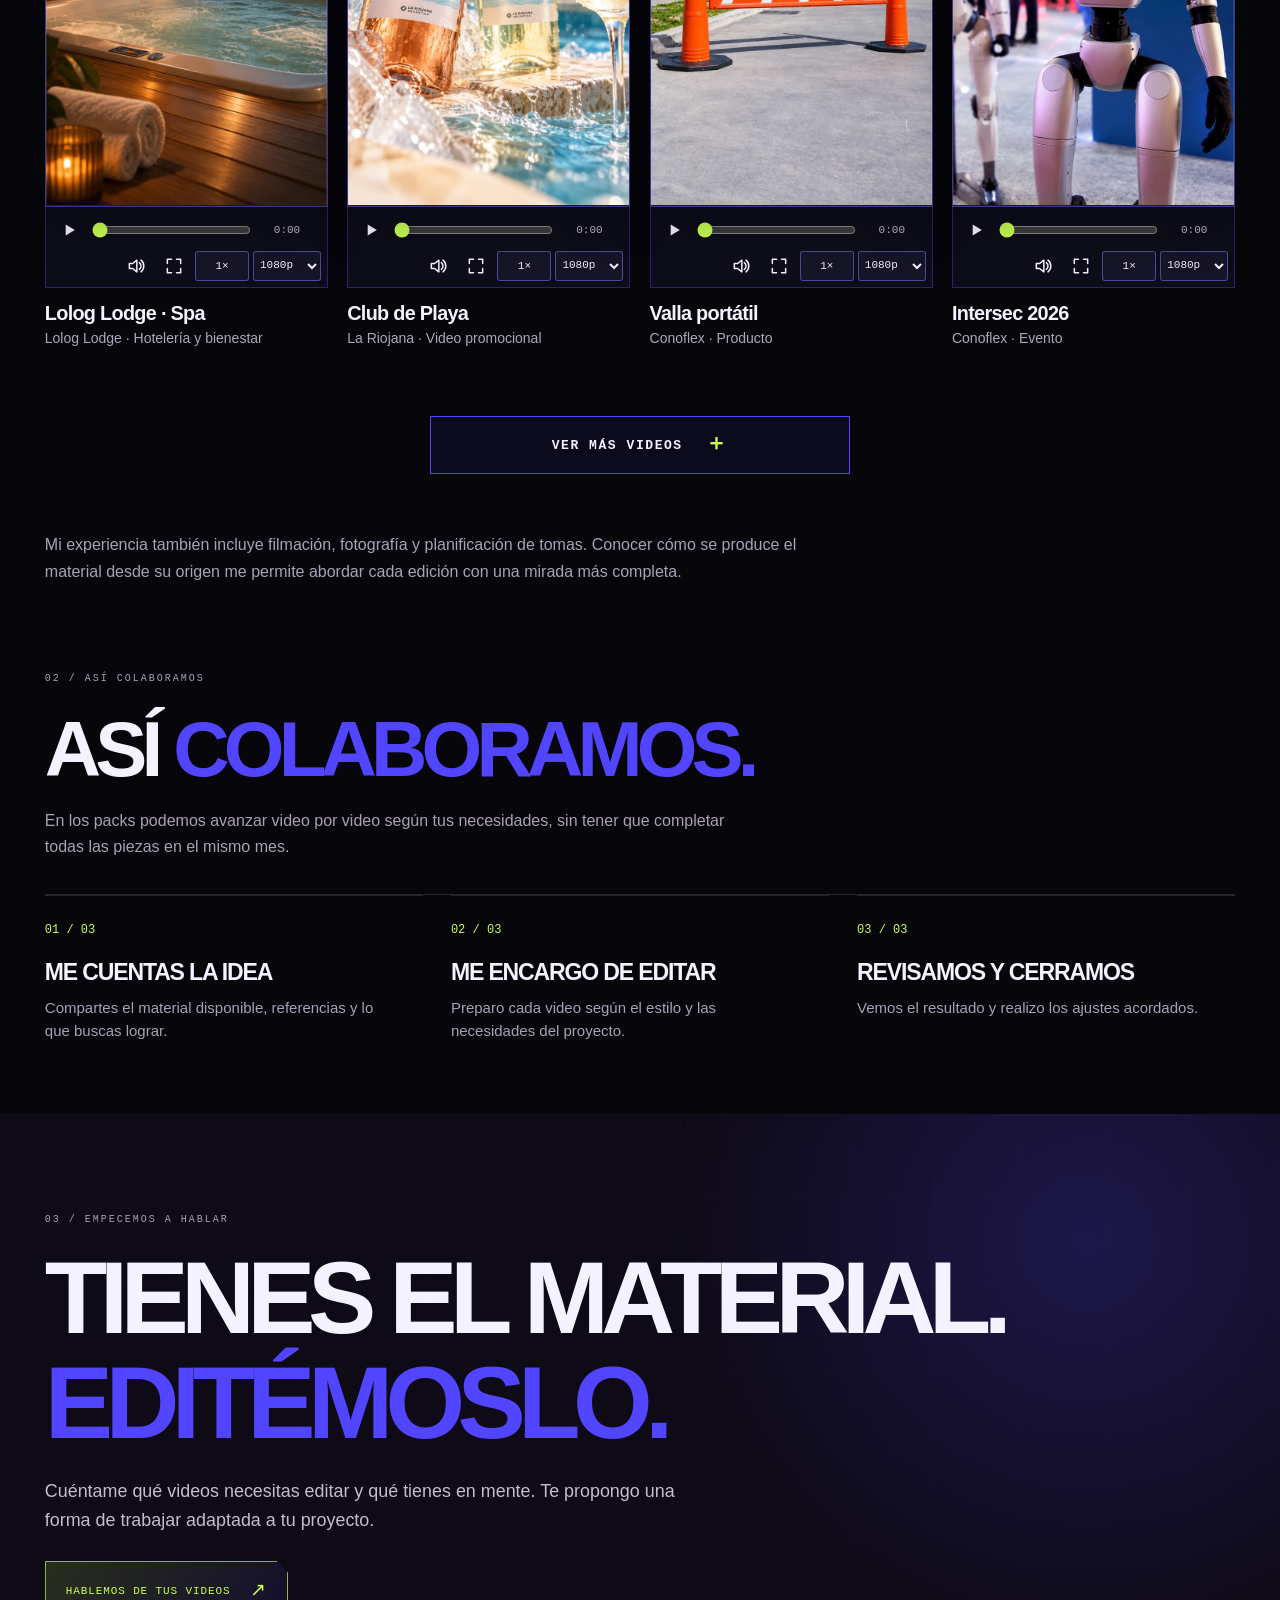
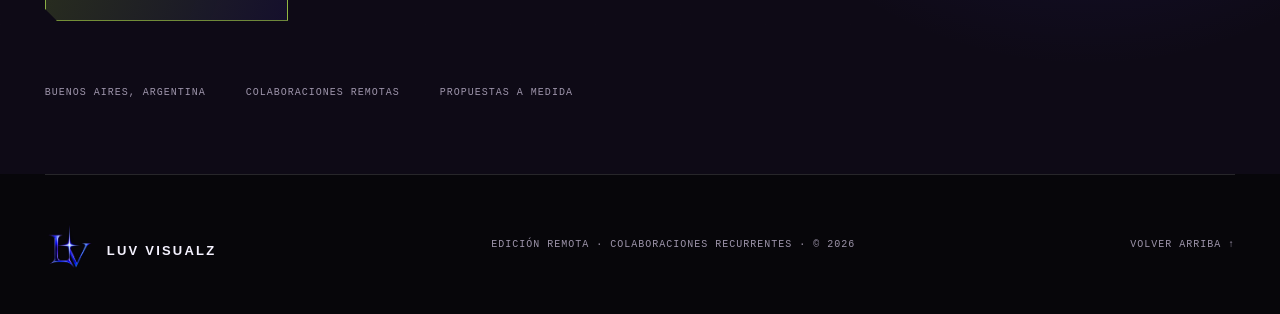
==== commit a220b914: "Polish hero copy and primary CTA readability" ====
--- a/index.html
+++ b/index.html
@@ -1,5 +1,5 @@
 <!DOCTYPE html>
-<html lang="es"><head><meta charset="utf-8"><meta name="viewport" content="width=device-width, initial-scale=1"><meta name="theme-color" content="#07060a"><meta name="color-scheme" content="dark"><meta name="description" content="Edición de video freelance y remota para agencias, empresas y creadores. Proyectos individuales o packs flexibles de videos, adaptados a cada cliente."><meta property="og:type" content="website"><meta property="og:site_name" content="Luv Visualz Edición"><meta property="og:title" content="Luv Visualz | Edición de video remota"><meta property="og:description" content="Edición de video para marcas, agencias y creadores. Proyectos individuales y packs flexibles."><meta property="og:url" content="https://luvvisualz.github.io/luvvisualz.edit/"><meta property="og:image" content="https://luvvisualz.github.io/luvvisualz.edit/assets/social/luvvisualz-edicion-og-es-20261118.jpg"><meta property="og:image:secure_url" content="https://luvvisualz.github.io/luvvisualz.edit/assets/social/luvvisualz-edicion-og-es-20261118.jpg"><meta property="og:image:type" content="image/jpeg"><meta property="og:image:width" content="1200"><meta property="og:image:height" content="630"><meta property="og:image:alt" content="Luv Visualz Edición de video remota: portadas de proyectos sobre fondo oscuro ultravioleta."><meta property="og:locale" content="es_ES"><meta name="twitter:card" content="summary_large_image"><meta name="twitter:title" content="Luv Visualz | Edición de video remota"><meta name="twitter:description" content="Edición de video para marcas, agencias y creadores. Proyectos individuales y packs flexibles."><meta name="twitter:image" content="https://luvvisualz.github.io/luvvisualz.edit/assets/social/luvvisualz-edicion-og-es-20261118.jpg"><link rel="canonical" href="https://luvvisualz.github.io/luvvisualz.edit/"><meta name="robots" content="index,follow"><title>Edición de video freelance remota | Luv Visualz</title><link rel="stylesheet" href="./assets/style-v7.css?v=20261119-hero-hook"><link rel="stylesheet" href="./assets/logo-overrides.css"><link rel="stylesheet" href="./assets/player-controls.css?v=20261118-buffer-progress"><style id="lvz-critical-hero">.hero-wink{display:inline-block;width:.83em;height:.8em;max-width:1em;max-height:1em;vertical-align:middle}.ticker-track{display:flex;flex-flow:row nowrap;white-space:nowrap}.ticker-track>.ticker-group{display:flex;flex:0 0 auto;white-space:nowrap;align-items:center}</style><script defer src="./assets/app.js?v=20261118-buffer-progress"></script><link rel="preconnect" href="https://luvvisualz.github.io"><link rel="icon" href="./assets/monograma-lv-neon.png" type="image/png"><script type="application/ld+json">{"@context":"https://schema.org","@type":"ProfessionalService","name":"Luv Visualz","description":"Remote video editing and post-production","areaServed":"Worldwide","address":{"@type":"PostalAddress","addressLocality":"Buenos Aires","addressCountry":"AR"}}</script></head>
+<html lang="es"><head><meta charset="utf-8"><meta name="viewport" content="width=device-width, initial-scale=1"><meta name="theme-color" content="#07060a"><meta name="color-scheme" content="dark"><meta name="description" content="Edición de video freelance y remota para agencias, empresas y creadores. Proyectos individuales o packs flexibles de videos, adaptados a cada cliente."><meta property="og:type" content="website"><meta property="og:site_name" content="Luv Visualz Edición"><meta property="og:title" content="Luv Visualz | Edición de video remota"><meta property="og:description" content="Edición de video para marcas, agencias y creadores. Proyectos individuales y packs flexibles."><meta property="og:url" content="https://luvvisualz.github.io/luvvisualz.edit/"><meta property="og:image" content="https://luvvisualz.github.io/luvvisualz.edit/assets/social/luvvisualz-edicion-og-es-20261118.jpg"><meta property="og:image:secure_url" content="https://luvvisualz.github.io/luvvisualz.edit/assets/social/luvvisualz-edicion-og-es-20261118.jpg"><meta property="og:image:type" content="image/jpeg"><meta property="og:image:width" content="1200"><meta property="og:image:height" content="630"><meta property="og:image:alt" content="Luv Visualz Edición de video remota: portadas de proyectos sobre fondo oscuro ultravioleta."><meta property="og:locale" content="es_ES"><meta name="twitter:card" content="summary_large_image"><meta name="twitter:title" content="Luv Visualz | Edición de video remota"><meta name="twitter:description" content="Edición de video para marcas, agencias y creadores. Proyectos individuales y packs flexibles."><meta name="twitter:image" content="https://luvvisualz.github.io/luvvisualz.edit/assets/social/luvvisualz-edicion-og-es-20261118.jpg"><link rel="canonical" href="https://luvvisualz.github.io/luvvisualz.edit/"><meta name="robots" content="index,follow"><title>Edición de video freelance remota | Luv Visualz</title><link rel="stylesheet" href="./assets/style-v7.css?v=20261119-hero-legibility"><link rel="stylesheet" href="./assets/logo-overrides.css"><link rel="stylesheet" href="./assets/player-controls.css?v=20261118-buffer-progress"><style id="lvz-critical-hero">.hero-wink{display:inline-block;width:.83em;height:.8em;max-width:1em;max-height:1em;vertical-align:middle}.ticker-track{display:flex;flex-flow:row nowrap;white-space:nowrap}.ticker-track>.ticker-group{display:flex;flex:0 0 auto;white-space:nowrap;align-items:center}</style><script defer src="./assets/app.js?v=20261118-buffer-progress"></script><link rel="preconnect" href="https://luvvisualz.github.io"><link rel="icon" href="./assets/monograma-lv-neon.png" type="image/png"><script type="application/ld+json">{"@context":"https://schema.org","@type":"ProfessionalService","name":"Luv Visualz","description":"Remote video editing and post-production","areaServed":"Worldwide","address":{"@type":"PostalAddress","addressLocality":"Buenos Aires","addressCountry":"AR"}}</script></head>
 <body><a href="#contenido" class="skip">Saltar al contenido</a><div class="noise" aria-hidden="true"></div>
 <header class="site-header"><a href="#inicio" class="brand" aria-label="Luv Visualz — Inicio"><span class="brand-mark"><img src="./assets/monograma-lv-neon.png" alt="" onerror="this.style.display='none';this.nextElementSibling.style.display='inline-grid'"><span class="brand-letter" aria-hidden="true" style="display:none">LVZ</span></span><span class="brand-name">LUV VISUALZ</span></a><div class="header-side"><a href="en/index.html" hreflang="en" class="lang" aria-label="View in English"><svg viewBox="0 0 24 24" aria-hidden="true"><circle cx="12" cy="12" r="9"/><path d="M3 12h18M12 3c2.5 2.5 3.6 5.5 3.6 9S14.5 18.5 12 21c-2.5-2.5-3.6-5.5-3.6-9S9.5 5.5 12 3Z"/></svg>English</a><button type="button" data-menu-button aria-label="Abrir menú" aria-expanded="false" aria-controls="mobile-menu" class="menu-toggle"><span class="label">Menú</span><span class="hamburger" aria-hidden="true"><i></i><i></i></span></button></div></header>
 <div class="menu-scrim" data-menu-scrim></div><aside class="menu-panel" id="mobile-menu" data-menu aria-hidden="true"><div class="menu-top">Navegación / 2026</div><nav class="menu-nav" aria-label="Menú"><a href="#trabajos"><small>01</small>Trabajos<b aria-hidden="true">↗</b></a><a href="#proceso"><small>02</small>Proceso<b aria-hidden="true">↗</b></a><a href="#contacto"><small>03</small>Contacto<b aria-hidden="true">↗</b></a></nav><div class="menu-foot"><span>Edición de video · Remota</span><a href="https://wa.me/5491138848176?text=Hola%2C%20vi%20la%20web%20de%20Luv%20Visualz%20y%20quer%C3%ADa%20consultar%20por%20edici%C3%B3n%20de%20videos." target="_blank" rel="noopener noreferrer">WhatsApp ↗</a></div></aside>
--- a/assets/style-v7.css
+++ b/assets/style-v7.css
@@ -337,3 +337,8 @@
 .hero-v3 .hero-heading--new + .hero-bottom{margin-left:0;width:auto;margin-top:30px}
 @media(max-width:900px){html[lang] .hero-v3 .hero-heading--new{font-size:clamp(52px,6vw,85px)}}
 @media(max-width:620px){html[lang] .hero-v3 .hero-heading--new{font-size:clamp(38px,10.8vw,56px);line-height:1.04}.hero-v3 .hero-heading--new .hero-line--promise{font-size:.91em;white-space:normal;text-wrap:balance}.hero-v3 .hero-heading--new .hero-line--relief{font-size:1.04em;margin-top:.13em}.hero-v3 .hero-heading--new + .hero-bottom{margin-top:27px}}
+
+/* Hero readability only: preserve the approved heading and CTA footprint. */
+.hero-v3 .hero-offer p{font-size:clamp(18px,1.3vw,21px);line-height:1.48}
+.hero-v3 .hero-actions .button{font-size:12px;padding-inline:21px}
+@media(max-width:620px){.hero-v3 .hero-offer p{font-size:16.8px;line-height:1.5;letter-spacing:-.02em}.hero-v3 .hero-actions .button{font-size:10.5px;padding-inline:11px}}
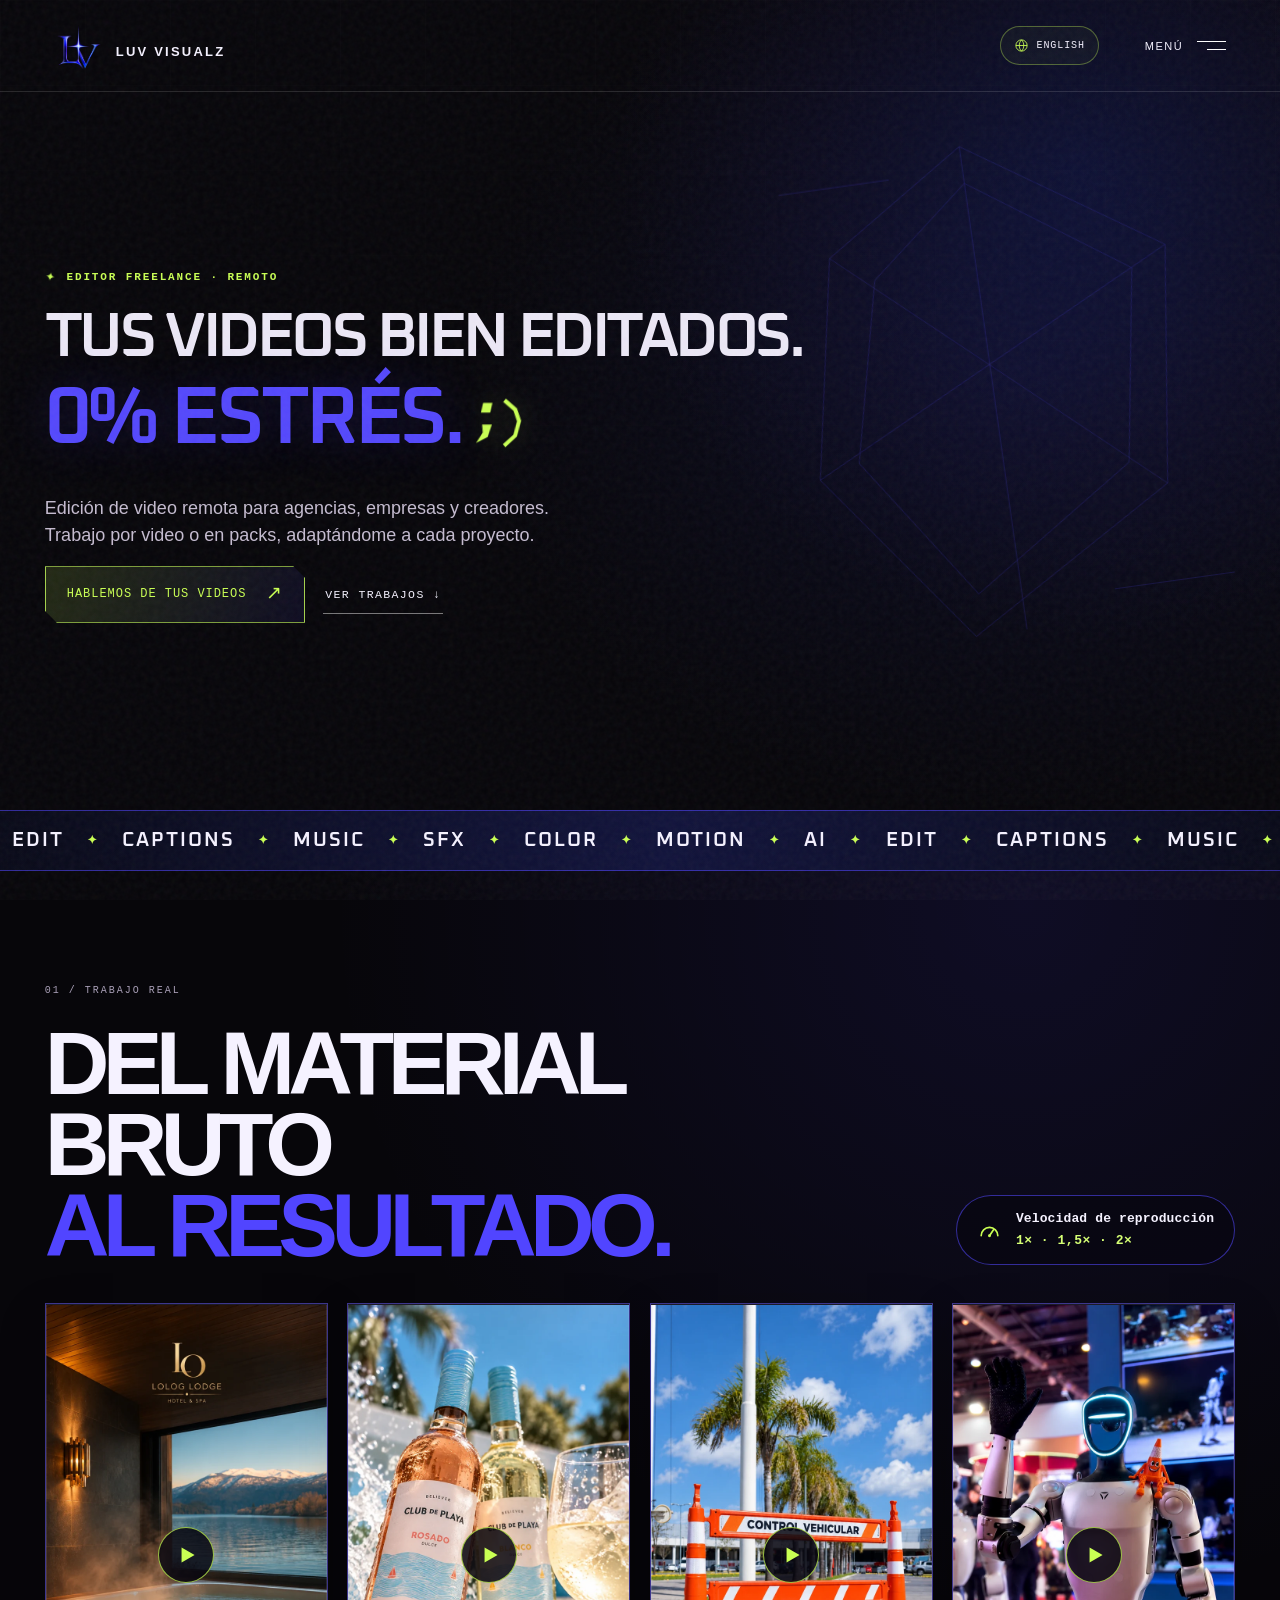
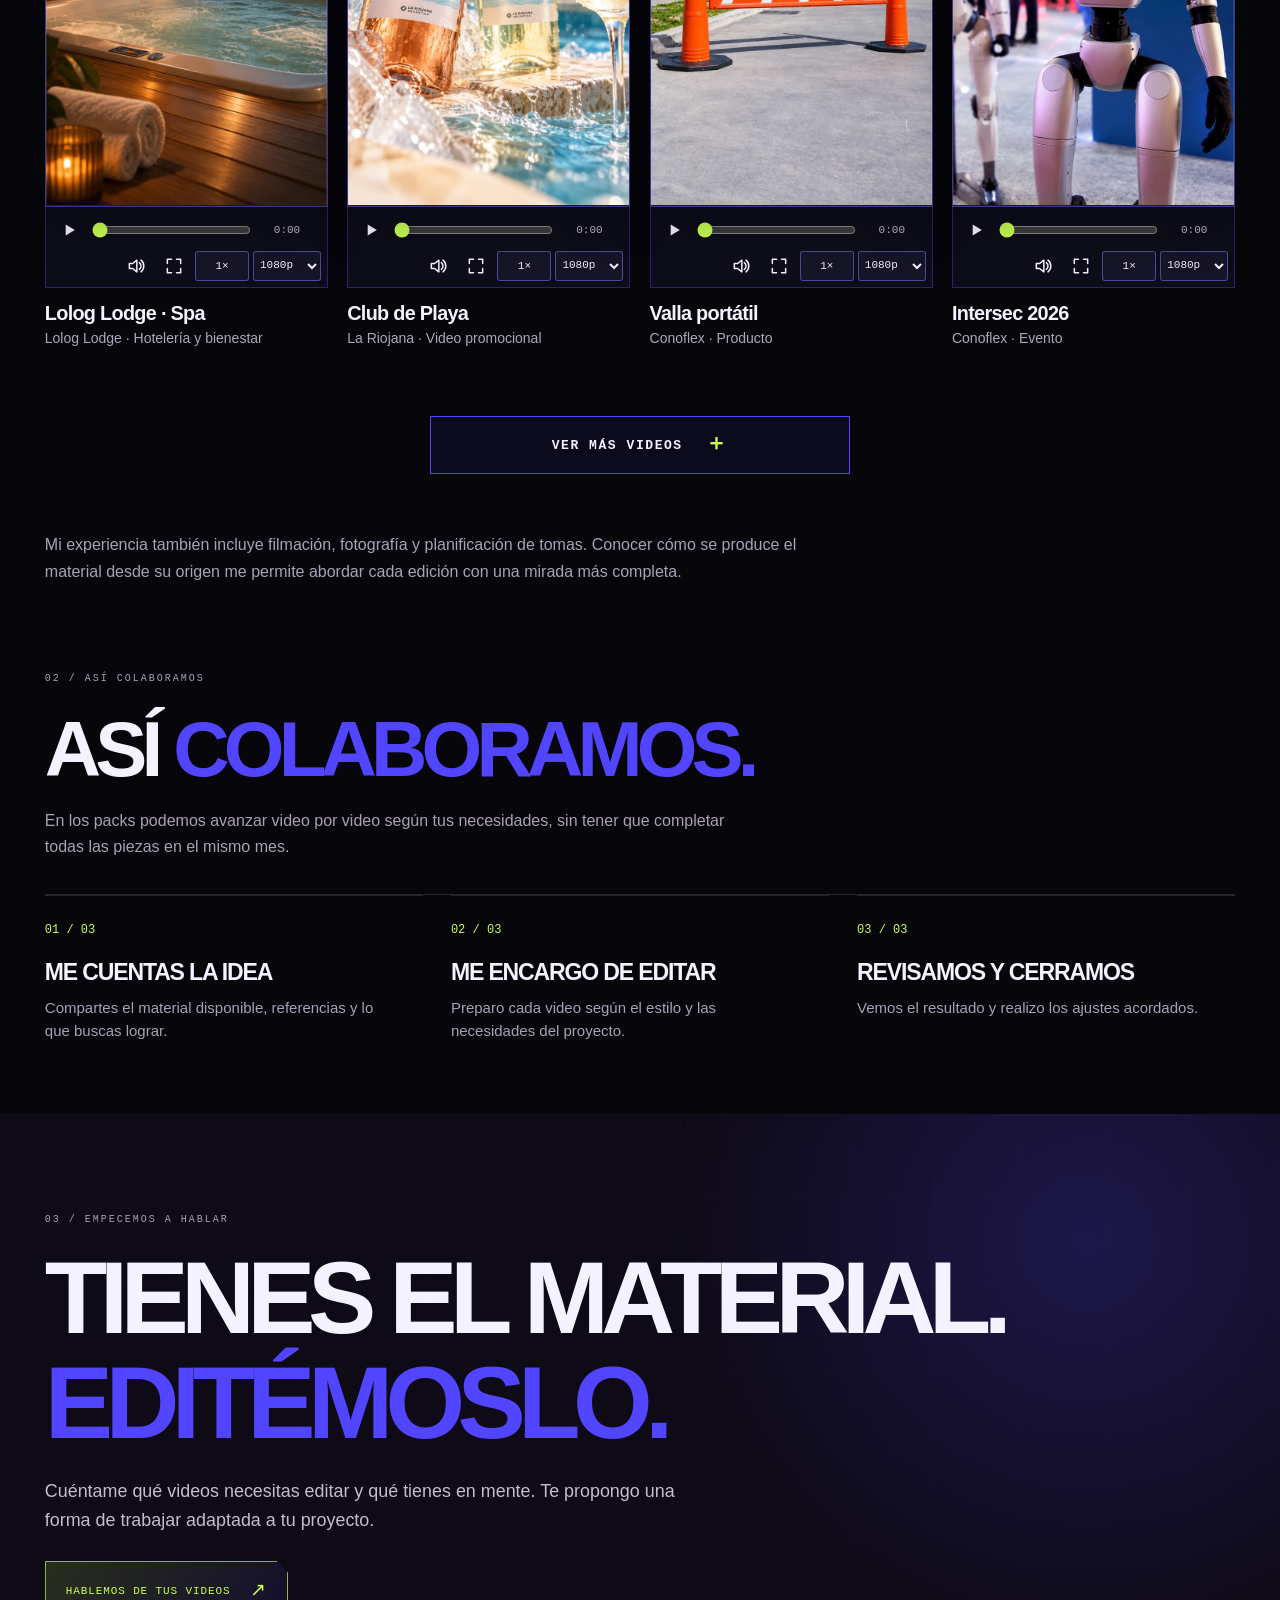
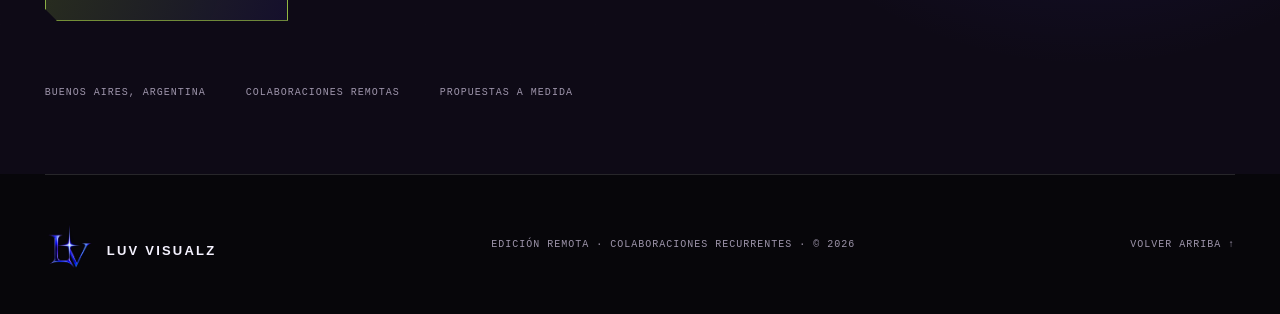
==== commit 4127d4ef: "Balance desktop hero relief line" ====
--- a/index.html
+++ b/index.html
@@ -1,5 +1,5 @@
 <!DOCTYPE html>
-<html lang="es"><head><meta charset="utf-8"><meta name="viewport" content="width=device-width, initial-scale=1"><meta name="theme-color" content="#07060a"><meta name="color-scheme" content="dark"><meta name="description" content="Edición de video freelance y remota para agencias, empresas y creadores. Proyectos individuales o packs flexibles de videos, adaptados a cada cliente."><meta property="og:type" content="website"><meta property="og:site_name" content="Luv Visualz Edición"><meta property="og:title" content="Luv Visualz | Edición de video remota"><meta property="og:description" content="Edición de video para marcas, agencias y creadores. Proyectos individuales y packs flexibles."><meta property="og:url" content="https://luvvisualz.github.io/luvvisualz.edit/"><meta property="og:image" content="https://luvvisualz.github.io/luvvisualz.edit/assets/social/luvvisualz-edicion-og-es-20261118.jpg"><meta property="og:image:secure_url" content="https://luvvisualz.github.io/luvvisualz.edit/assets/social/luvvisualz-edicion-og-es-20261118.jpg"><meta property="og:image:type" content="image/jpeg"><meta property="og:image:width" content="1200"><meta property="og:image:height" content="630"><meta property="og:image:alt" content="Luv Visualz Edición de video remota: portadas de proyectos sobre fondo oscuro ultravioleta."><meta property="og:locale" content="es_ES"><meta name="twitter:card" content="summary_large_image"><meta name="twitter:title" content="Luv Visualz | Edición de video remota"><meta name="twitter:description" content="Edición de video para marcas, agencias y creadores. Proyectos individuales y packs flexibles."><meta name="twitter:image" content="https://luvvisualz.github.io/luvvisualz.edit/assets/social/luvvisualz-edicion-og-es-20261118.jpg"><link rel="canonical" href="https://luvvisualz.github.io/luvvisualz.edit/"><meta name="robots" content="index,follow"><title>Edición de video freelance remota | Luv Visualz</title><link rel="stylesheet" href="./assets/style-v7.css?v=20261119-hero-legibility"><link rel="stylesheet" href="./assets/logo-overrides.css"><link rel="stylesheet" href="./assets/player-controls.css?v=20261118-buffer-progress"><style id="lvz-critical-hero">.hero-wink{display:inline-block;width:.83em;height:.8em;max-width:1em;max-height:1em;vertical-align:middle}.ticker-track{display:flex;flex-flow:row nowrap;white-space:nowrap}.ticker-track>.ticker-group{display:flex;flex:0 0 auto;white-space:nowrap;align-items:center}</style><script defer src="./assets/app.js?v=20261118-buffer-progress"></script><link rel="preconnect" href="https://luvvisualz.github.io"><link rel="icon" href="./assets/monograma-lv-neon.png" type="image/png"><script type="application/ld+json">{"@context":"https://schema.org","@type":"ProfessionalService","name":"Luv Visualz","description":"Remote video editing and post-production","areaServed":"Worldwide","address":{"@type":"PostalAddress","addressLocality":"Buenos Aires","addressCountry":"AR"}}</script></head>
+<html lang="es"><head><meta charset="utf-8"><meta name="viewport" content="width=device-width, initial-scale=1"><meta name="theme-color" content="#07060a"><meta name="color-scheme" content="dark"><meta name="description" content="Edición de video freelance y remota para agencias, empresas y creadores. Proyectos individuales o packs flexibles de videos, adaptados a cada cliente."><meta property="og:type" content="website"><meta property="og:site_name" content="Luv Visualz Edición"><meta property="og:title" content="Luv Visualz | Edición de video remota"><meta property="og:description" content="Edición de video para marcas, agencias y creadores. Proyectos individuales y packs flexibles."><meta property="og:url" content="https://luvvisualz.github.io/luvvisualz.edit/"><meta property="og:image" content="https://luvvisualz.github.io/luvvisualz.edit/assets/social/luvvisualz-edicion-og-es-20261118.jpg"><meta property="og:image:secure_url" content="https://luvvisualz.github.io/luvvisualz.edit/assets/social/luvvisualz-edicion-og-es-20261118.jpg"><meta property="og:image:type" content="image/jpeg"><meta property="og:image:width" content="1200"><meta property="og:image:height" content="630"><meta property="og:image:alt" content="Luv Visualz Edición de video remota: portadas de proyectos sobre fondo oscuro ultravioleta."><meta property="og:locale" content="es_ES"><meta name="twitter:card" content="summary_large_image"><meta name="twitter:title" content="Luv Visualz | Edición de video remota"><meta name="twitter:description" content="Edición de video para marcas, agencias y creadores. Proyectos individuales y packs flexibles."><meta name="twitter:image" content="https://luvvisualz.github.io/luvvisualz.edit/assets/social/luvvisualz-edicion-og-es-20261118.jpg"><link rel="canonical" href="https://luvvisualz.github.io/luvvisualz.edit/"><meta name="robots" content="index,follow"><title>Edición de video freelance remota | Luv Visualz</title><link rel="stylesheet" href="./assets/style-v7.css?v=20261119-desktop-relief"><link rel="stylesheet" href="./assets/logo-overrides.css"><link rel="stylesheet" href="./assets/player-controls.css?v=20261118-buffer-progress"><style id="lvz-critical-hero">.hero-wink{display:inline-block;width:.83em;height:.8em;max-width:1em;max-height:1em;vertical-align:middle}.ticker-track{display:flex;flex-flow:row nowrap;white-space:nowrap}.ticker-track>.ticker-group{display:flex;flex:0 0 auto;white-space:nowrap;align-items:center}</style><script defer src="./assets/app.js?v=20261118-buffer-progress"></script><link rel="preconnect" href="https://luvvisualz.github.io"><link rel="icon" href="./assets/monograma-lv-neon.png" type="image/png"><script type="application/ld+json">{"@context":"https://schema.org","@type":"ProfessionalService","name":"Luv Visualz","description":"Remote video editing and post-production","areaServed":"Worldwide","address":{"@type":"PostalAddress","addressLocality":"Buenos Aires","addressCountry":"AR"}}</script></head>
 <body><a href="#contenido" class="skip">Saltar al contenido</a><div class="noise" aria-hidden="true"></div>
 <header class="site-header"><a href="#inicio" class="brand" aria-label="Luv Visualz — Inicio"><span class="brand-mark"><img src="./assets/monograma-lv-neon.png" alt="" onerror="this.style.display='none';this.nextElementSibling.style.display='inline-grid'"><span class="brand-letter" aria-hidden="true" style="display:none">LVZ</span></span><span class="brand-name">LUV VISUALZ</span></a><div class="header-side"><a href="en/index.html" hreflang="en" class="lang" aria-label="View in English"><svg viewBox="0 0 24 24" aria-hidden="true"><circle cx="12" cy="12" r="9"/><path d="M3 12h18M12 3c2.5 2.5 3.6 5.5 3.6 9S14.5 18.5 12 21c-2.5-2.5-3.6-5.5-3.6-9S9.5 5.5 12 3Z"/></svg>English</a><button type="button" data-menu-button aria-label="Abrir menú" aria-expanded="false" aria-controls="mobile-menu" class="menu-toggle"><span class="label">Menú</span><span class="hamburger" aria-hidden="true"><i></i><i></i></span></button></div></header>
 <div class="menu-scrim" data-menu-scrim></div><aside class="menu-panel" id="mobile-menu" data-menu aria-hidden="true"><div class="menu-top">Navegación / 2026</div><nav class="menu-nav" aria-label="Menú"><a href="#trabajos"><small>01</small>Trabajos<b aria-hidden="true">↗</b></a><a href="#proceso"><small>02</small>Proceso<b aria-hidden="true">↗</b></a><a href="#contacto"><small>03</small>Contacto<b aria-hidden="true">↗</b></a></nav><div class="menu-foot"><span>Edición de video · Remota</span><a href="https://wa.me/5491138848176?text=Hola%2C%20vi%20la%20web%20de%20Luv%20Visualz%20y%20quer%C3%ADa%20consultar%20por%20edici%C3%B3n%20de%20videos." target="_blank" rel="noopener noreferrer">WhatsApp ↗</a></div></aside>
--- a/assets/style-v7.css
+++ b/assets/style-v7.css
@@ -342,3 +342,6 @@
 .hero-v3 .hero-offer p{font-size:clamp(18px,1.3vw,21px);line-height:1.48}
 .hero-v3 .hero-actions .button{font-size:12px;padding-inline:21px}
 @media(max-width:620px){.hero-v3 .hero-offer p{font-size:16.8px;line-height:1.5;letter-spacing:-.02em}.hero-v3 .hero-actions .button{font-size:10.5px;padding-inline:11px}}
+
+/* Desktop-only balance for the second hero line; retain its line box. */
+@media(min-width:901px){.hero-v3 .hero-heading--new .hero-line--relief{font-size:1.05em;line-height:1.098}}
